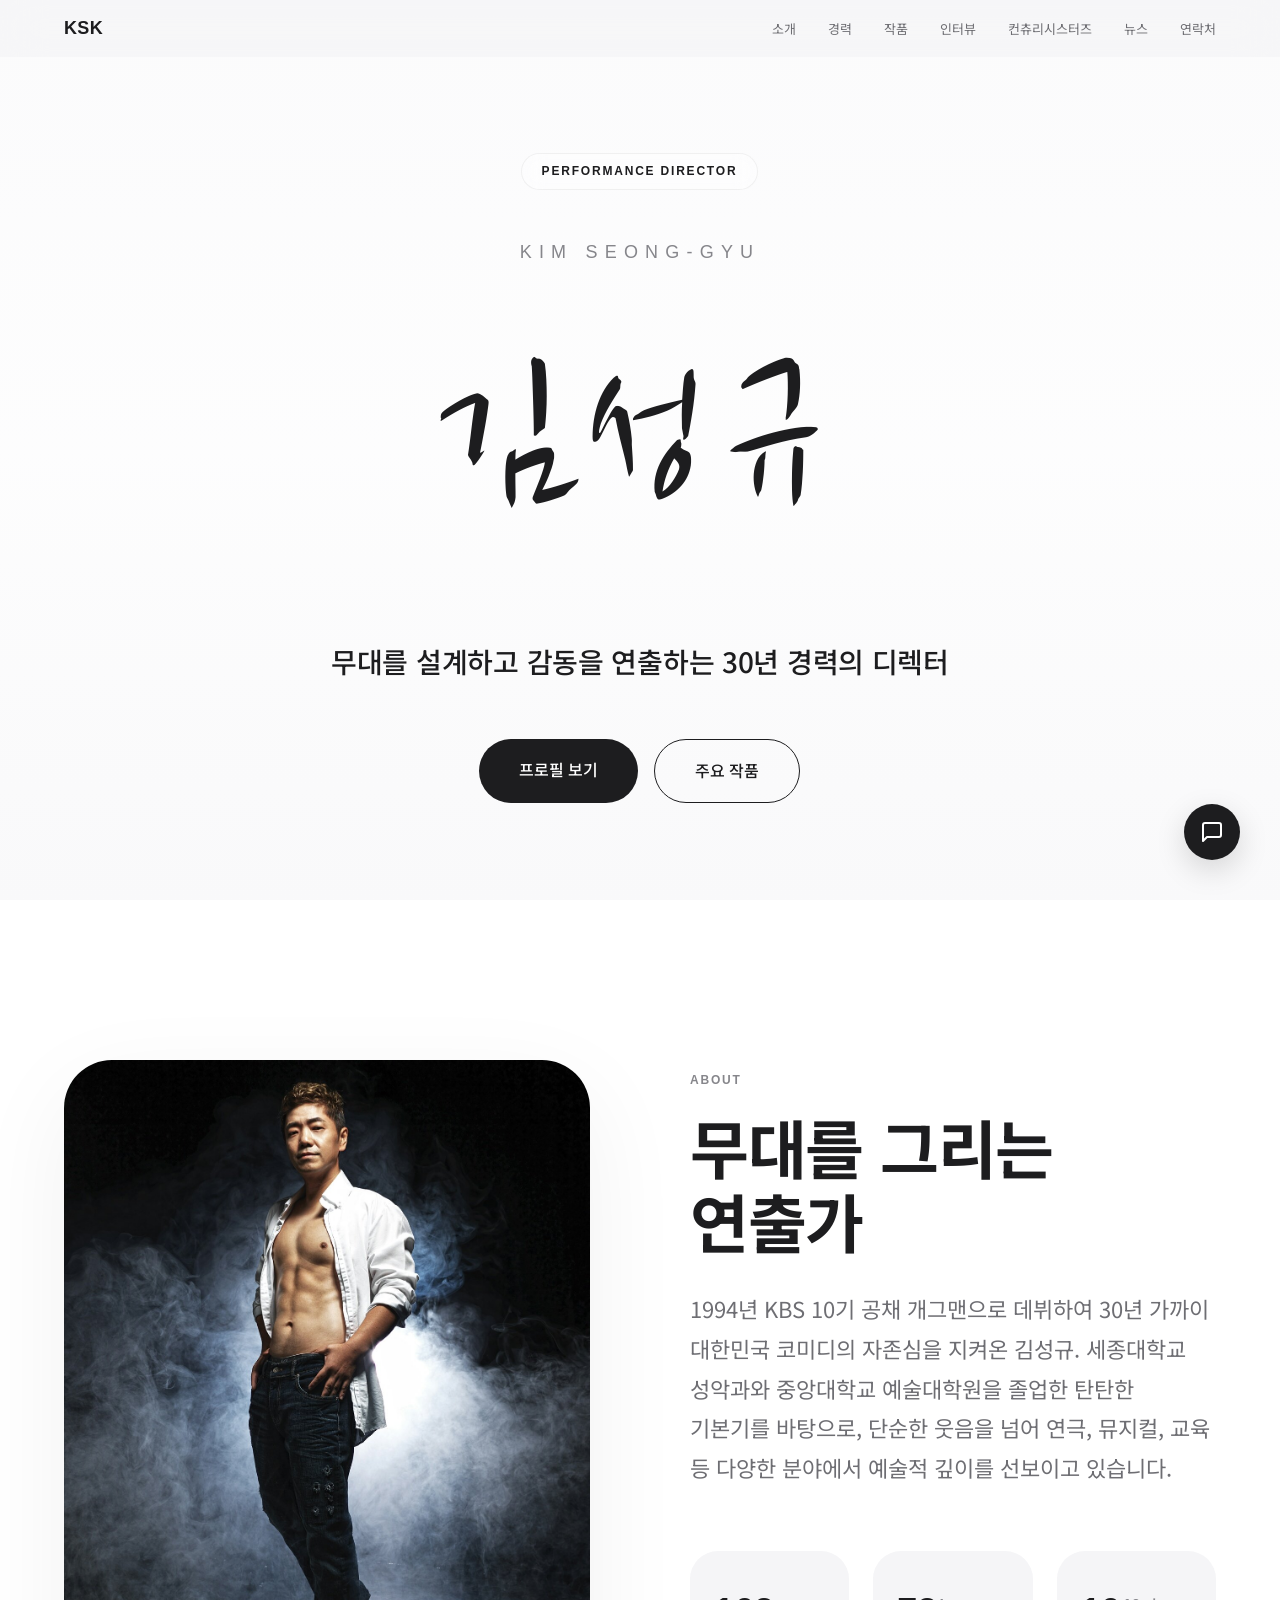
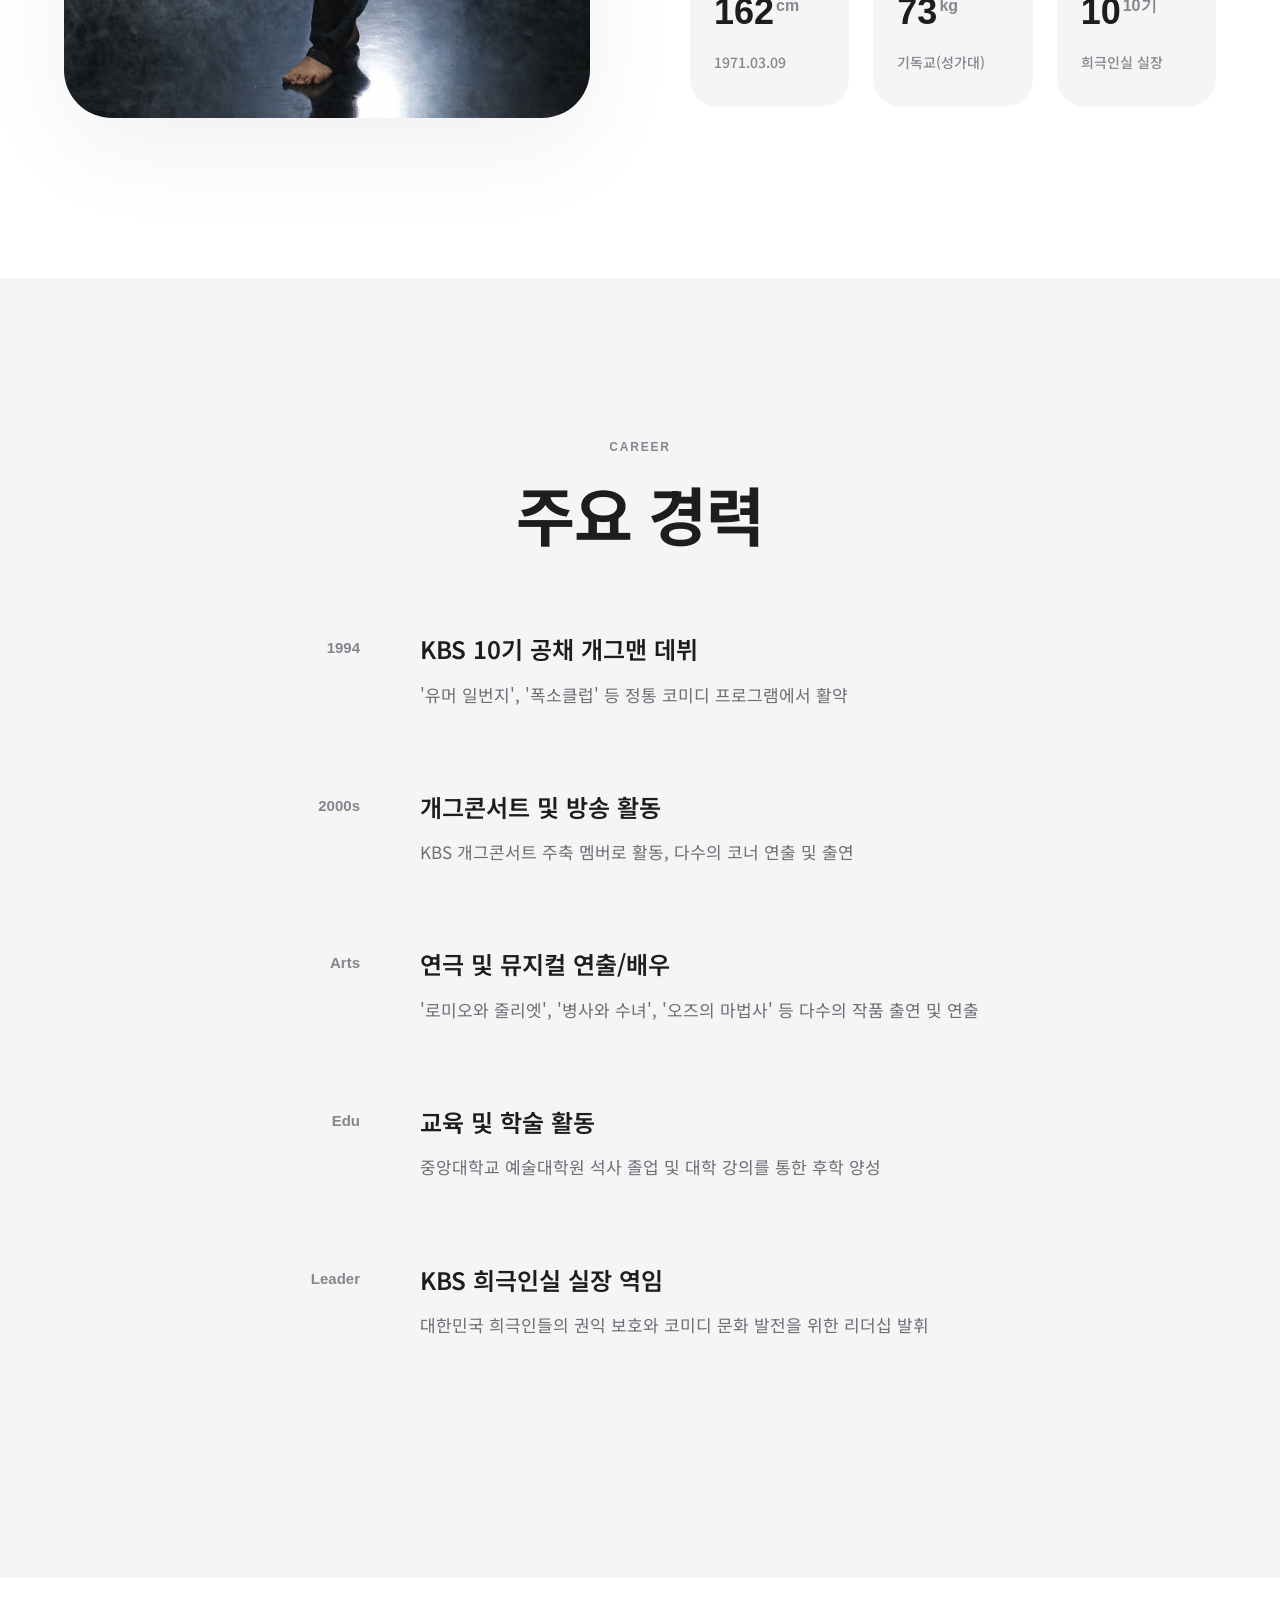
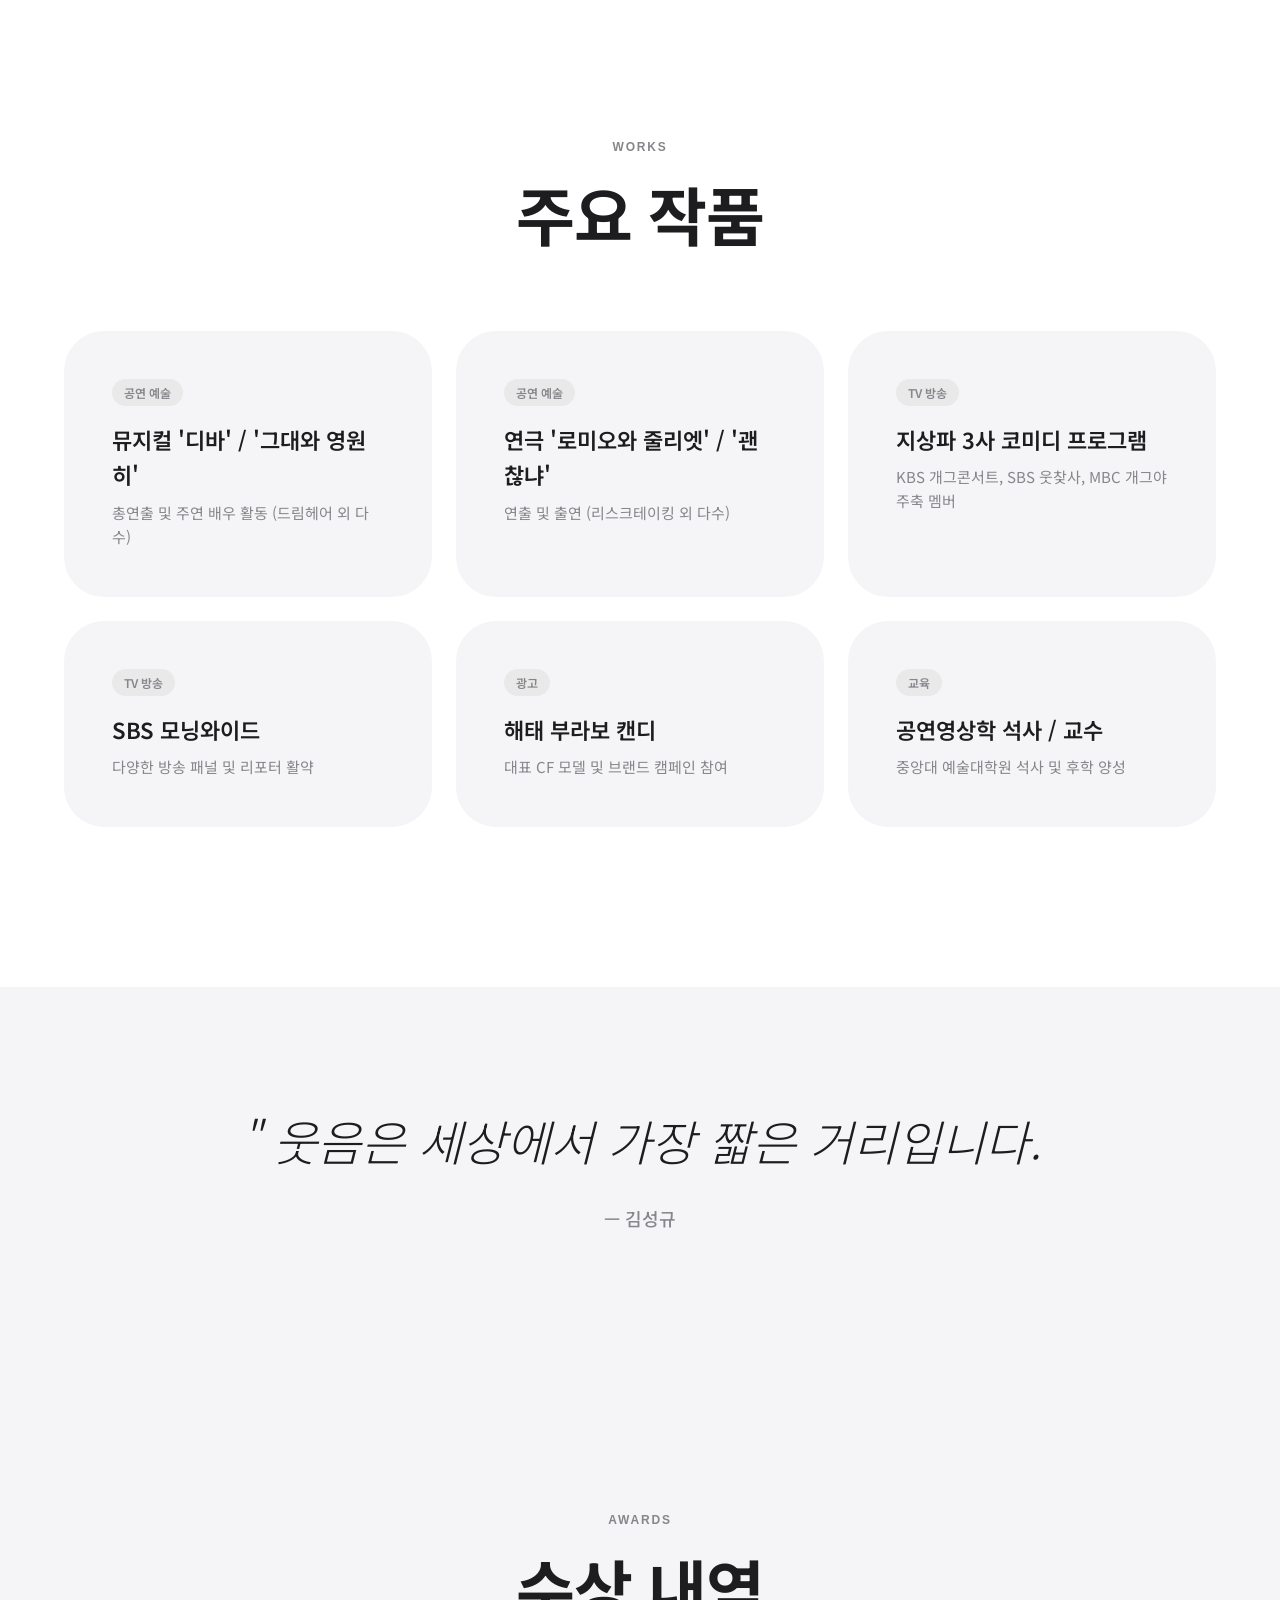
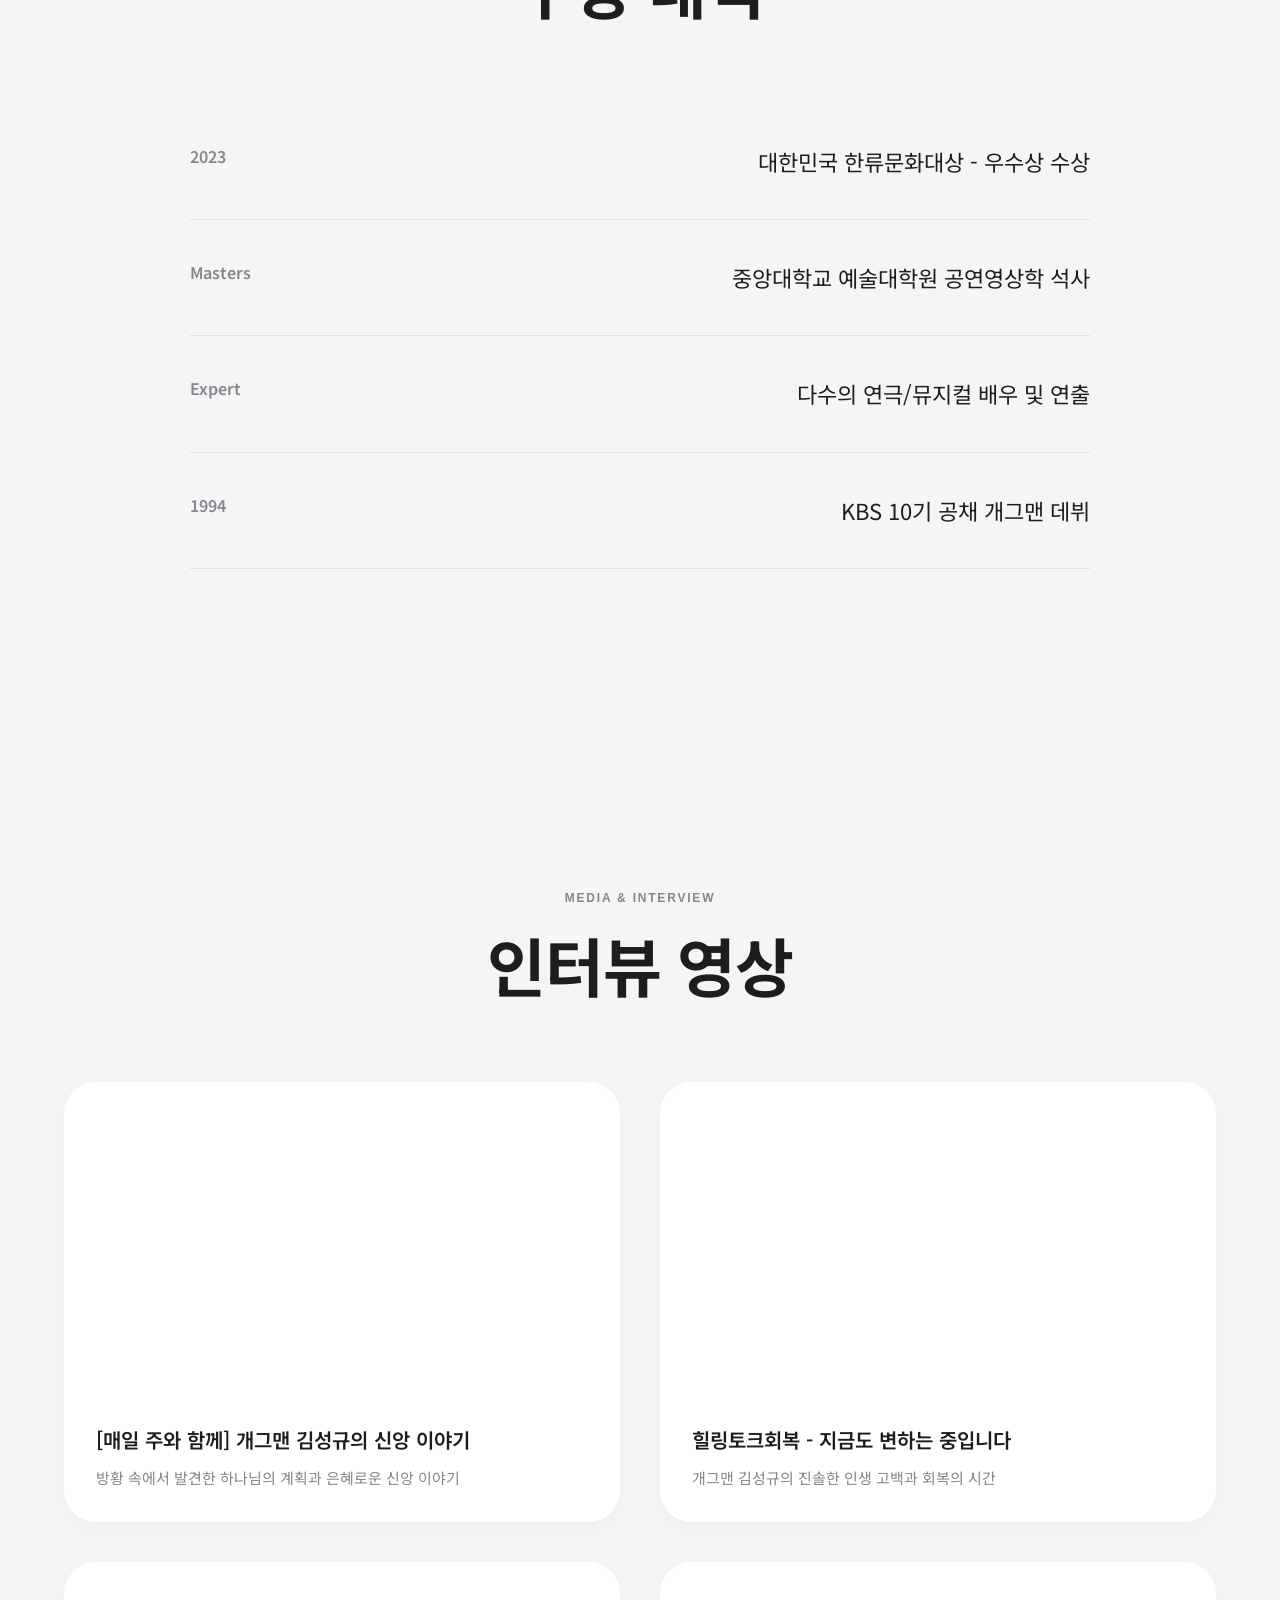
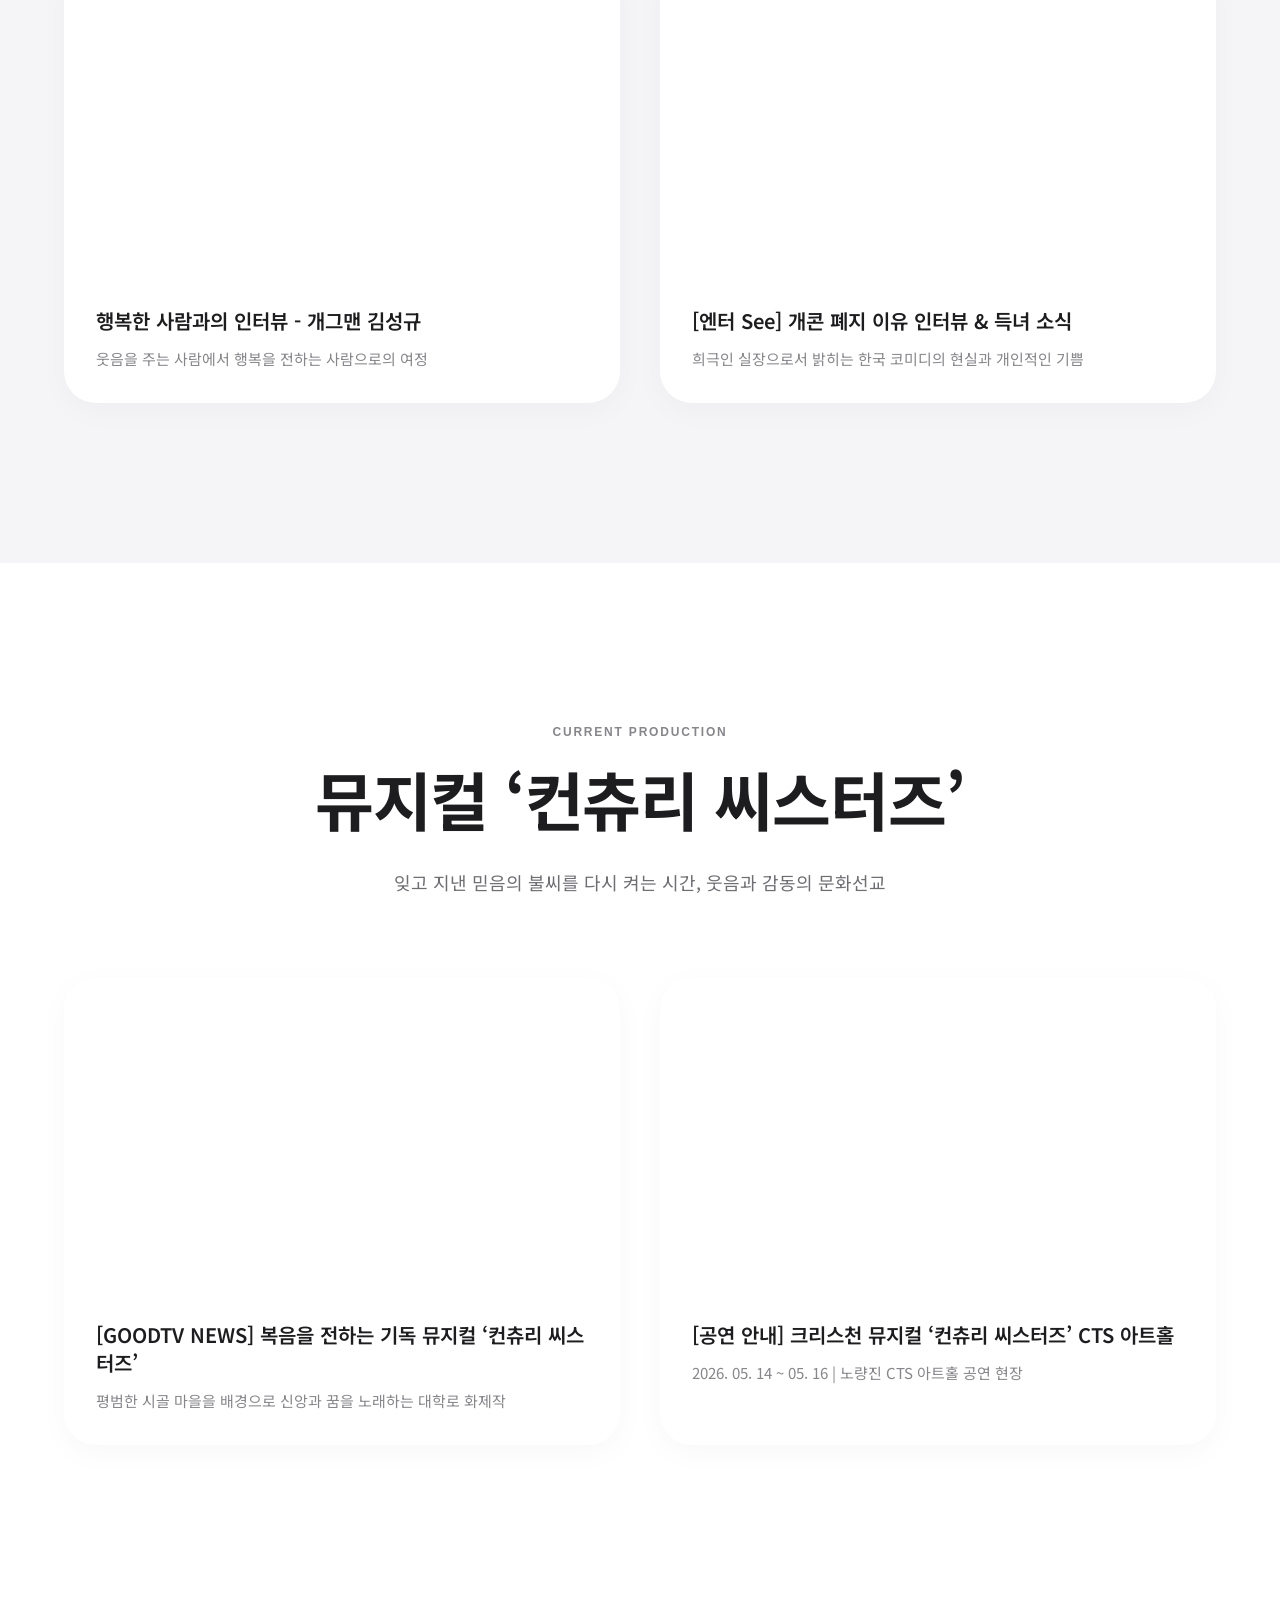
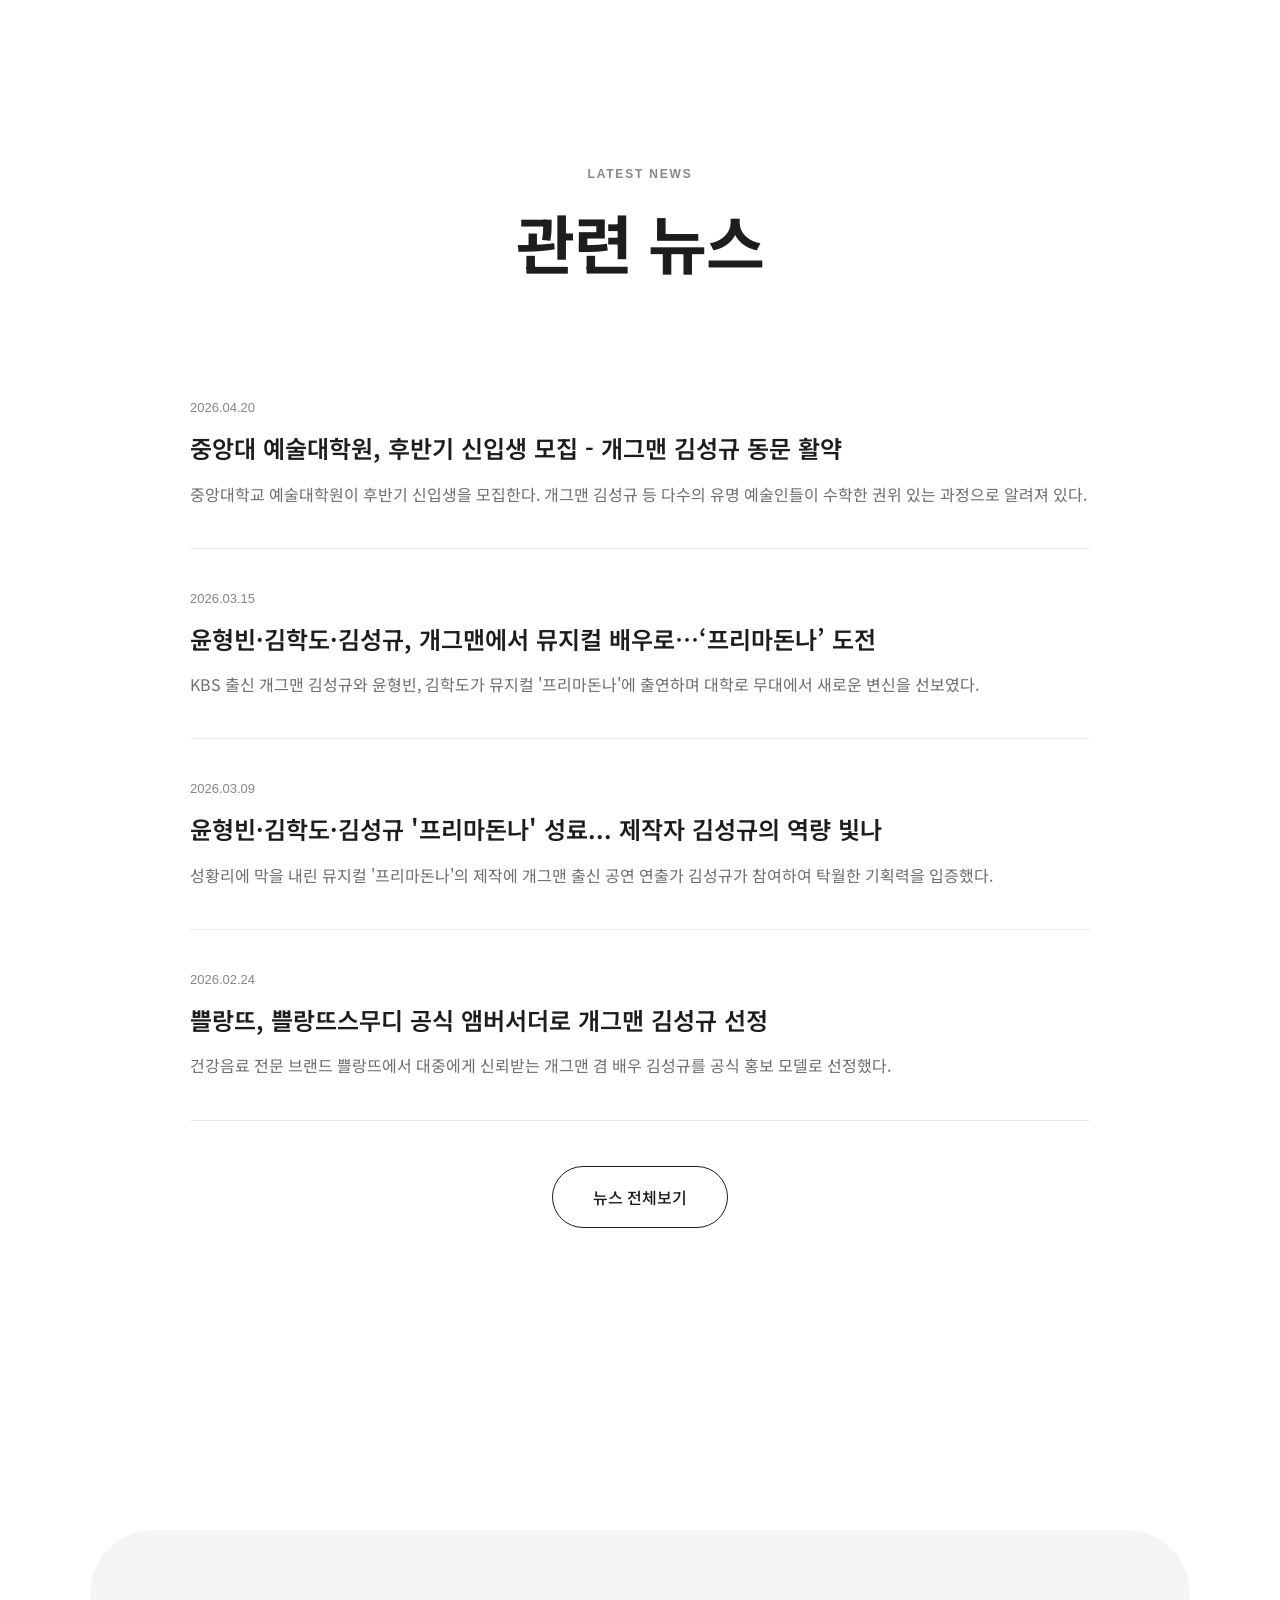
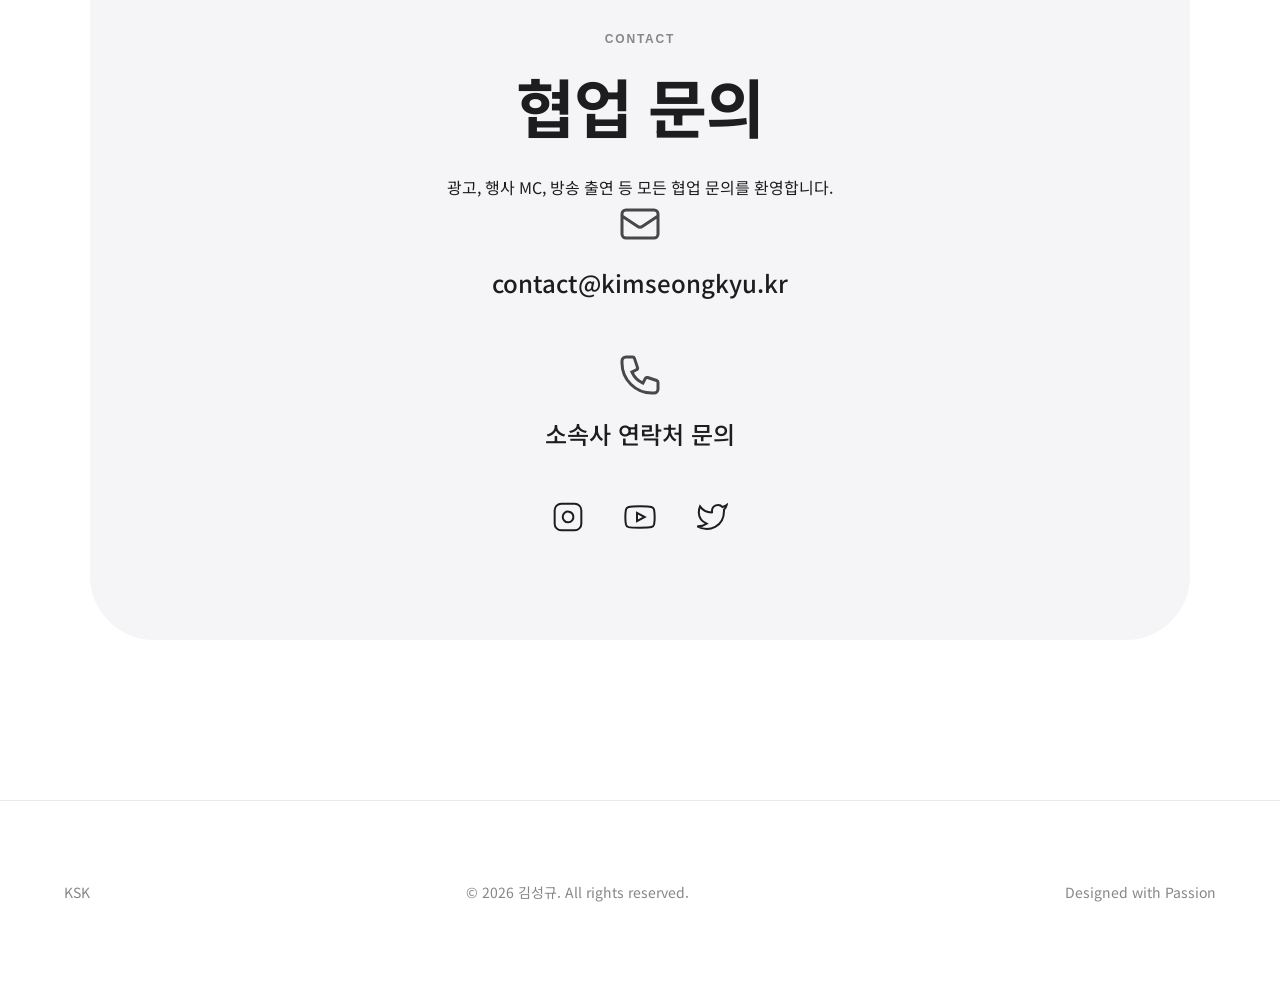
==== index.html @ 27e6c0ff "Initial commit" ====
<!DOCTYPE html>
<html lang="ko">
<head>
  <meta charset="UTF-8" />
  <meta name="viewport" content="width=device-width, initial-scale=1.0" />
  <title>김성규 — 공연 연출가</title>
  <link rel="preconnect" href="https://fonts.googleapis.com" />
  <link rel="preconnect" href="https://fonts.gstatic.com" crossorigin />
  <link href="https://fonts.googleapis.com/css2?family=Nanum+Brush+Script&family=Noto+Sans+KR:wght@300;400;500;700;900&family=SF+Pro+Display:wght@300;400;600&display=swap" rel="stylesheet" />
  <link rel="stylesheet" href="style.css" />
</head>
<body>

  <!-- NAV -->
  <nav class="nav" id="nav">
    <div class="nav-inner">
      <a href="#" class="nav-logo">KSK</a>
      <ul class="nav-links">
        <li><a href="#about">소개</a></li>
        <li><a href="#career">경력</a></li>
        <li><a href="#works">작품</a></li>
        <li><a href="#interview">인터뷰</a></li>
        <li><a href="#production">컨츄리시스터즈</a></li>
        <li><a href="#news">뉴스</a></li>
        <li><a href="#contact">연락처</a></li>
      </ul>
      <button class="nav-menu" id="menuBtn" aria-label="메뉴">
        <span></span><span></span><span></span>
      </button>
    </div>
  </nav>

  <!-- MOBILE MENU -->
  <div class="mobile-menu" id="mobileMenu">
    <ul>
      <li><a href="#about" class="mobile-link">소개</a></li>
      <li><a href="#career" class="mobile-link">경력</a></li>
      <li><a href="#works" class="mobile-link">작품</a></li>
      <li><a href="#interview" class="mobile-link">인터뷰</a></li>
      <li><a href="#production" class="mobile-link">컨츄리시스터즈</a></li>
      <li><a href="#news" class="mobile-link">뉴스</a></li>
      <li><a href="#contact" class="mobile-link">연락처</a></li>
    </ul>
  </div>

  <!-- HERO -->
  <section class="hero" id="hero">
    <div class="hero-video-wrap">
      <!-- Premium abstract silver/light video background -->
      <video autoplay muted loop playsinline class="hero-video">
        <source src="https://player.vimeo.com/external/494441551.sd.mp4?s=330d07297e682d33452f3607f2324dc23a9d9e41&profile_id=165&oauth2_token_id=57447761" type="video/mp4">
      </video>
      <div class="hero-overlay"></div>
    </div>
    <div class="hero-content">
      <div class="hero-badge reveal">Performance Director</div>
      <h1 class="hero-title reveal">
        <span class="hero-name-en">Kim Seong-gyu</span>
        <span class="hero-name-kr signature-writing">김성규</span>
      </h1>
      <p class="hero-sub reveal">무대를 설계하고 감동을 연출하는 30년 경력의 디렉터</p>
      <div class="hero-cta reveal">
        <a href="#about" class="btn-primary">프로필 보기</a>
        <a href="#works" class="btn-ghost">주요 작품</a>
      </div>
    </div>

  </section>

  <!-- ABOUT -->
  <section class="about" id="about">
    <div class="container">
      <div class="about-grid">
        <div class="about-image-wrap reveal-left">
          <div class="about-image">
            <div class="about-image-inner profile-slider">
              <img src="images/KakaoTalk_20260419_234858977.jpg" alt="김성규 프로필 1" class="profile-img active">
              <img src="images/KakaoTalk_20260419_234857640.jpg" alt="김성규 프로필 2" class="profile-img">
              <img src="images/KakaoTalk_20260419_234900620.jpg" alt="김성규 프로필 3" class="profile-img">
            </div>
          </div>
          <div class="about-image-deco"></div>
        </div>
        <div class="about-text reveal-right">
          <div class="section-label">About</div>
          <h2 class="section-title">무대를 그리는<br />연출가</h2>
          <p class="about-desc">
            1994년 KBS 10기 공채 개그맨으로 데뷔하여 30년 가까이 대한민국 코미디의 자존심을 지켜온 김성규. 
            세종대학교 성악과와 중앙대학교 예술대학원을 졸업한 탄탄한 기본기를 바탕으로, 
            단순한 웃음을 넘어 연극, 뮤지컬, 교육 등 다양한 분야에서 예술적 깊이를 선보이고 있습니다.
          </p>
          <div class="about-stats">
            <div class="stat">
              <span class="stat-num">162<sup>cm</sup></span>
              <span class="stat-label">1971.03.09</span>
            </div>
            <div class="stat">
              <span class="stat-num">73<sup>kg</sup></span>
              <span class="stat-label">기독교(성가대)</span>
            </div>
            <div class="stat">
              <span class="stat-num">KBS<sup>10기</sup></span>
              <span class="stat-label">희극인실 실장</span>
            </div>
          </div>
        </div>
      </div>
    </div>
  </section>

  <!-- CAREER -->
  <section class="career" id="career">
    <div class="container">
      <div class="section-header reveal">
        <div class="section-label">Career</div>
        <h2 class="section-title">주요 경력</h2>
      </div>
      <div class="timeline">
        <div class="timeline-item reveal">
          <div class="timeline-year">1994</div>
          <div class="timeline-content">
            <h3>KBS 10기 공채 개그맨 데뷔</h3>
            <p>'유머 일번지', '폭소클럽' 등 정통 코미디 프로그램에서 활약</p>
          </div>
        </div>
        <div class="timeline-item reveal">
          <div class="timeline-year">2000s</div>
          <div class="timeline-content">
            <h3>개그콘서트 및 방송 활동</h3>
            <p>KBS 개그콘서트 주축 멤버로 활동, 다수의 코너 연출 및 출연</p>
          </div>
        </div>
        <div class="timeline-item reveal">
          <div class="timeline-year">Arts</div>
          <div class="timeline-content">
            <h3>연극 및 뮤지컬 연출/배우</h3>
            <p>'로미오와 줄리엣', '병사와 수녀', '오즈의 마법사' 등 다수의 작품 출연 및 연출</p>
          </div>
        </div>
        <div class="timeline-item reveal">
          <div class="timeline-year">Edu</div>
          <div class="timeline-content">
            <h3>교육 및 학술 활동</h3>
            <p>중앙대학교 예술대학원 석사 졸업 및 대학 강의를 통한 후학 양성</p>
          </div>
        </div>
        <div class="timeline-item reveal">
          <div class="timeline-year">Leader</div>
          <div class="timeline-content">
            <h3>KBS 희극인실 실장 역임</h3>
            <p>대한민국 희극인들의 권익 보호와 코미디 문화 발전을 위한 리더십 발휘</p>
          </div>
        </div>
      </div>
    </div>
  </section>

  <!-- WORKS -->
  <section class="works" id="works">
    <div class="container">
      <div class="section-header reveal">
        <div class="section-label">Works</div>
        <h2 class="section-title">주요 작품</h2>
      </div>
      <div class="works-grid">
        <div class="work-card reveal">
          <div class="work-info">
            <span class="work-tag">공연 예술</span>
            <h3>뮤지컬 '디바' / '그대와 영원히'</h3>
            <p>총연출 및 주연 배우 활동 (드림헤어 외 다수)</p>
          </div>
        </div>
        <div class="work-card reveal">
          <div class="work-info">
            <span class="work-tag">공연 예술</span>
            <h3>연극 '로미오와 줄리엣' / '괜찮냐'</h3>
            <p>연출 및 출연 (리스크테이킹 외 다수)</p>
          </div>
        </div>
        <div class="work-card reveal">
          <div class="work-info">
            <span class="work-tag">TV 방송</span>
            <h3>지상파 3사 코미디 프로그램</h3>
            <p>KBS 개그콘서트, SBS 웃찾사, MBC 개그야 주축 멤버</p>
          </div>
        </div>
        <div class="work-card reveal">
          <div class="work-info">
            <span class="work-tag">TV 방송</span>
            <h3>SBS 모닝와이드</h3>
            <p>다양한 방송 패널 및 리포터 활약</p>
          </div>
        </div>
        <div class="work-card reveal">
          <div class="work-info">
            <span class="work-tag">광고</span>
            <h3>해태 부라보 캔디</h3>
            <p>대표 CF 모델 및 브랜드 캠페인 참여</p>
          </div>
        </div>
        <div class="work-card reveal">
          <div class="work-info">
            <span class="work-tag">교육</span>
            <h3>공연영상학 석사 / 교수</h3>
            <p>중앙대 예술대학원 석사 및 후학 양성</p>
          </div>
        </div>
      </div>
    </div>
  </section>

  <!-- QUOTE -->
  <section class="quote-section">
    <div class="container">
      <blockquote class="big-quote reveal">
        <span class="quote-mark">"</span>
        웃음은 세상에서 가장 짧은 거리입니다.
        <span class="quote-author">— 김성규</span>
      </blockquote>
    </div>
  </section>


  <!-- AWARDS -->
  <section class="awards">
    <div class="container">
      <div class="section-header reveal">
        <div class="section-label">Awards</div>
        <h2 class="section-title">수상 내역</h2>
      </div>
      <div class="awards-list">
        <div class="award-item reveal">
          <span class="award-year">2023</span>
          <span class="award-name">대한민국 한류문화대상 - 우수상 수상</span>
        </div>
        <div class="award-item reveal">
          <span class="award-year">Masters</span>
          <span class="award-name">중앙대학교 예술대학원 공연영상학 석사</span>
        </div>
        <div class="award-item reveal">
          <span class="award-year">Expert</span>
          <span class="award-name">다수의 연극/뮤지컬 배우 및 연출</span>
        </div>
        <div class="award-item reveal">
          <span class="award-year">1994</span>
          <span class="award-name">KBS 10기 공채 개그맨 데뷔</span>
        </div>
      </div>
    </div>
  </section>

  <!-- INTERVIEW -->
  <section class="interview" id="interview">
    <div class="container">
      <div class="section-header reveal">
        <div class="section-label">Media & Interview</div>
        <h2 class="section-title">인터뷰 영상</h2>
      </div>
      <div class="video-grid">
        <div class="video-card reveal">
          <div class="video-wrap">
            <iframe src="https://www.youtube.com/embed/tYiLOTONFu4" title="개그맨 김성규의 신앙 이야기" frameborder="0" allow="accelerometer; autoplay; clipboard-write; encrypted-media; gyroscope; picture-in-picture" allowfullscreen></iframe>
          </div>
          <div class="video-info">
            <h3>[매일 주와 함께] 개그맨 김성규의 신앙 이야기</h3>
            <p>방황 속에서 발견한 하나님의 계획과 은혜로운 신앙 이야기</p>
          </div>
        </div>
        <div class="video-card reveal">
          <div class="video-wrap">
            <iframe src="https://www.youtube.com/embed/b0-XDAL-Bn8" title="힐링토크회복 - 지금도 변하는 중입니다" frameborder="0" allow="accelerometer; autoplay; clipboard-write; encrypted-media; gyroscope; picture-in-picture" allowfullscreen></iframe>
          </div>
          <div class="video-info">
            <h3>힐링토크회복 - 지금도 변하는 중입니다</h3>
            <p>개그맨 김성규의 진솔한 인생 고백과 회복의 시간</p>
          </div>
        </div>
        <div class="video-card reveal">
          <div class="video-wrap">
            <iframe src="https://www.youtube.com/embed/qTYOUPjD01E" title="행복한 사람과의 인터뷰" frameborder="0" allow="accelerometer; autoplay; clipboard-write; encrypted-media; gyroscope; picture-in-picture" allowfullscreen></iframe>
          </div>
          <div class="video-info">
            <h3>행복한 사람과의 인터뷰 - 개그맨 김성규</h3>
            <p>웃음을 주는 사람에서 행복을 전하는 사람으로의 여정</p>
          </div>
        </div>
        <div class="video-card reveal">
          <div class="video-wrap">
            <iframe src="https://www.youtube.com/embed/DLM0Pp9CyFg" title="KBS 개콘 폐지 이유 인터뷰" frameborder="0" allow="accelerometer; autoplay; clipboard-write; encrypted-media; gyroscope; picture-in-picture" allowfullscreen></iframe>
          </div>
          <div class="video-info">
            <h3>[엔터 See] 개콘 폐지 이유 인터뷰 & 득녀 소식</h3>
            <p>희극인 실장으로서 밝히는 한국 코미디의 현실과 개인적인 기쁨</p>
          </div>
        </div>
      </div>
    </div>
  </section>

  <!-- PRODUCTION -->
  <section class="production" id="production">
    <div class="container">
      <div class="section-header reveal">
        <div class="section-label">Current Production</div>
        <h2 class="section-title">뮤지컬 ‘컨츄리 씨스터즈’</h2>
        <p class="section-subtitle">잊고 지낸 믿음의 불씨를 다시 켜는 시간, 웃음과 감동의 문화선교</p>
      </div>
      <div class="video-grid">
        <div class="video-card reveal">
          <div class="video-wrap">
            <iframe src="https://www.youtube.com/embed/54RrPB5GKfQ" title="GOODTV NEWS 컨츄리 씨스터즈" frameborder="0" allow="accelerometer; autoplay; clipboard-write; encrypted-media; gyroscope; picture-in-picture" allowfullscreen></iframe>
          </div>
          <div class="video-info">
            <h3>[GOODTV NEWS] 복음을 전하는 기독 뮤지컬 ‘컨츄리 씨스터즈’</h3>
            <p>평범한 시골 마을을 배경으로 신앙과 꿈을 노래하는 대학로 화제작</p>
          </div>
        </div>
        <div class="video-card reveal">
          <div class="video-wrap">
            <iframe src="https://www.youtube.com/embed/9xYbMr4br9A" title="컨츄리 씨스터즈 공연 안내" frameborder="0" allow="accelerometer; autoplay; clipboard-write; encrypted-media; gyroscope; picture-in-picture" allowfullscreen></iframe>
          </div>
          <div class="video-info">
            <h3>[공연 안내] 크리스천 뮤지컬 ‘컨츄리 씨스터즈’ CTS 아트홀</h3>
            <p>2026. 05. 14 ~ 05. 16 | 노량진 CTS 아트홀 공연 현장</p>
          </div>
        </div>
      </div>
    </div>
  </section>

  <!-- NEWS -->
  <section class="news" id="news">
    <div class="container">
      <div class="section-header reveal">
        <div class="section-label">Latest News</div>
        <h2 class="section-title">관련 뉴스</h2>
      </div>
      <div class="news-list">
        <article class="news-item reveal">
          <a href="https://www.joongang.co.kr/article/25421573" target="_blank" rel="noopener noreferrer">
            <div class="news-date">2026.04.20</div>
            <h3 class="news-subject">중앙대 예술대학원, 후반기 신입생 모집 - 개그맨 김성규 동문 활약</h3>
            <p class="news-excerpt">중앙대학교 예술대학원이 후반기 신입생을 모집한다. 개그맨 김성규 등 다수의 유명 예술인들이 수학한 권위 있는 과정으로 알려져 있다.</p>
          </a>
        </article>
        <article class="news-item reveal">
          <a href="https://www.mk.co.kr/article/11495414" target="_blank" rel="noopener noreferrer">
            <div class="news-date">2026.03.15</div>
            <h3 class="news-subject">윤형빈·김학도·김성규, 개그맨에서 뮤지컬 배우로…‘프리마돈나’ 도전</h3>
            <p class="news-excerpt">KBS 출신 개그맨 김성규와 윤형빈, 김학도가 뮤지컬 '프리마돈나'에 출연하며 대학로 무대에서 새로운 변신을 선보였다.</p>
          </a>
        </article>
        <article class="news-item reveal">
          <a href="https://www.meconomynews.com/news/articleView.html?idxno=127459" target="_blank" rel="noopener noreferrer">
            <div class="news-date">2026.03.09</div>
            <h3 class="news-subject">윤형빈·김학도·김성규 '프리마돈나' 성료... 제작자 김성규의 역량 빛나</h3>
            <p class="news-excerpt">성황리에 막을 내린 뮤지컬 '프리마돈나'의 제작에 개그맨 출신 공연 연출가 김성규가 참여하여 탁월한 기획력을 입증했다.</p>
          </a>
        </article>
        <article class="news-item reveal">
          <a href="http://www.financialreview.co.kr/news/articleView.html?idxno=37744" target="_blank" rel="noopener noreferrer">
            <div class="news-date">2026.02.24</div>
            <h3 class="news-subject">쁠랑뜨, 쁠랑뜨스무디 공식 앰버서더로 개그맨 김성규 선정</h3>
            <p class="news-excerpt">건강음료 전문 브랜드 쁠랑뜨에서 대중에게 신뢰받는 개그맨 겸 배우 김성규를 공식 홍보 모델로 선정했다.</p>
          </a>
        </article>
      </div>
      <div class="news-more reveal">
        <a href="news.html" class="btn-ghost">뉴스 전체보기</a>
      </div>
    </div>
  </section>

  <!-- CONTACT -->
  <section class="contact" id="contact">
    <div class="container">
      <div class="contact-card reveal">
        <div class="section-label">Contact</div>
        <h2 class="section-title">협업 문의</h2>
        <p class="contact-desc">
          광고, 행사 MC, 방송 출연 등 모든 협업 문의를 환영합니다.
        </p>
        <div class="contact-info">
          <a href="mailto:contact@kimseongkyu.kr" class="contact-link">
            <svg viewBox="0 0 24 24" fill="none" stroke="currentColor" stroke-width="1.5"><path d="M3 8l7.89 5.26a2 2 0 002.22 0L21 8M5 19h14a2 2 0 002-2V7a2 2 0 00-2-2H5a2 2 0 00-2 2v10a2 2 0 002 2z"/></svg>
            contact@kimseongkyu.kr
          </a>
          <a href="tel:+8210-0000-0000" class="contact-link">
            <svg viewBox="0 0 24 24" fill="none" stroke="currentColor" stroke-width="1.5"><path d="M3 5a2 2 0 012-2h3.28a1 1 0 01.948.684l1.498 4.493a1 1 0 01-.502 1.21l-2.257 1.13a11.042 11.042 0 005.516 5.516l1.13-2.257a1 1 0 011.21-.502l4.493 1.498a1 1 0 01.684.949V19a2 2 0 01-2 2h-1C9.716 21 3 14.284 3 6V5z"/></svg>
            소속사 연락처 문의
          </a>
        </div>
        <div class="social-links">
          <a href="#" class="social-btn" aria-label="Instagram">
            <svg viewBox="0 0 24 24" fill="none" stroke="currentColor" stroke-width="1.5"><rect x="2" y="2" width="20" height="20" rx="5" ry="5"/><path d="M16 11.37A4 4 0 1112.63 8 4 4 0 0116 11.37z"/><line x1="17.5" y1="6.5" x2="17.51" y2="6.5"/></svg>
          </a>
          <a href="#" class="social-btn" aria-label="YouTube">
            <svg viewBox="0 0 24 24" fill="none" stroke="currentColor" stroke-width="1.5"><path d="M22.54 6.42a2.78 2.78 0 00-1.95-1.96C18.88 4 12 4 12 4s-6.88 0-8.59.46a2.78 2.78 0 00-1.95 1.96A29 29 0 001 12a29 29 0 00.46 5.58A2.78 2.78 0 003.41 19.6C5.12 20 12 20 12 20s6.88 0 8.59-.46a2.78 2.78 0 001.95-1.95A29 29 0 0023 12a29 29 0 00-.46-5.58z"/><polygon points="9.75 15.02 15.5 12 9.75 8.98 9.75 15.02"/></svg>
          </a>
          <a href="#" class="social-btn" aria-label="Twitter/X">
            <svg viewBox="0 0 24 24" fill="none" stroke="currentColor" stroke-width="1.5"><path d="M23 3a10.9 10.9 0 01-3.14 1.53 4.48 4.48 0 00-7.86 3v1A10.66 10.66 0 013 4s-4 9 5 13a11.64 11.64 0 01-7 2c9 5 20 0 20-11.5a4.5 4.5 0 00-.08-.83A7.72 7.72 0 0023 3z"/></svg>
          </a>
        </div>
      </div>
    </div>
  </section>

  <!-- FOOTER -->
  <footer class="footer">
    <div class="container">
      <div class="footer-inner">
        <span class="footer-logo">KSK</span>
        <p class="footer-copy">© 2026 김성규. All rights reserved.</p>
        <p class="footer-agency">Designed with Passion</p>
      </div>
    </div>
  </footer>

  <a href="#contact" class="floating-btn" aria-label="Quick Contact">
    <svg viewBox="0 0 24 24" fill="none" stroke="currentColor" stroke-width="2" stroke-linecap="round" stroke-linejoin="round"><path d="M21 15a2 2 0 0 1-2 2H7l-4 4V5a2 2 0 0 1 2-2h14a2 2 0 0 1 2 2z"></path></svg>
  </a>

  <script src="main.js"></script>
</body>
</html>
---- style.css ----
/* ===================================================
   김성규 개그맨 — Official Portfolio
   Apple-inspired Premium Silver Tone Design
   =================================================== */

:root {
  --silver-body: #f5f5f7;
  --silver-card: #ffffff;
  --silver-line: rgba(0, 0, 0, 0.08);
  
  --text-primary: #1d1d1f;
  --text-secondary: #6e6e73;
  --text-tertiary: #86868b;
  
  --accent: #515154;
  --white: #ffffff;
  --black: #000000;

  --font-kr: 'Noto Sans KR', -apple-system, sans-serif;
  --font-en: -apple-system, 'SF Pro Display', 'Helvetica Neue', sans-serif;

  --ease-out: cubic-bezier(0.16, 1, 0.3, 1);
  --ease-in-out: cubic-bezier(0.45, 0, 0.55, 1);
  --shadow-soft: 0 8px 30px rgba(0,0,0,0.03);
}

/* ── Reset ── */
*, *::before, *::after { box-sizing: border-box; margin: 0; padding: 0; }

html {
  scroll-behavior: smooth;
  font-size: 16px;
  -webkit-font-smoothing: antialiased;
  -moz-osx-font-smoothing: grayscale;
}

body {
  font-family: var(--font-kr);
  background: var(--silver-body);
  color: var(--text-primary);
  overflow-x: hidden;
  line-height: 1.6;
}

a { text-decoration: none; color: inherit; }
ul { list-style: none; }
img { display: block; max-width: 100%; height: auto; }

/* ── Container ── */
.container {
  max-width: 1200px;
  margin: 0 auto;
  padding: 0 24px;
}

/* ── Section Labels ── */
.section-label {
  font-family: var(--font-en);
  font-size: 12px;
  font-weight: 600;
  letter-spacing: 0.15em;
  text-transform: uppercase;
  color: var(--text-tertiary);
  margin-bottom: 20px;
  display: block;
}

.section-title {
  font-size: clamp(36px, 6vw, 64px);
  font-weight: 700;
  line-height: 1.15;
  letter-spacing: -0.02em;
  color: var(--text-primary);
  margin-bottom: 32px;
}

.section-header {
  text-align: center;
  margin-bottom: 80px;
}

/* ── Nav ── */
.nav {
  position: fixed;
  top: 0; left: 0; right: 0;
  z-index: 100;
  transition: all 0.4s var(--ease-out);
  background: rgba(245, 245, 247, 0.8);
  backdrop-filter: saturate(180%) blur(20px);
  -webkit-backdrop-filter: saturate(180%) blur(20px);
  border-bottom: 1px solid transparent;
}

.nav.scrolled {
  background: rgba(255, 255, 255, 0.9);
  border-bottom: 1px solid var(--silver-line);
}

.nav-inner {
  max-width: 1200px;
  margin: 0 auto;
  padding: 0 24px;
  height: 56px;
  display: flex;
  align-items: center;
  justify-content: space-between;
}

.nav-logo {
  font-family: var(--font-en);
  font-size: 18px;
  font-weight: 600;
  letter-spacing: 0.02em;
  color: var(--text-primary);
}

.nav-links {
  display: flex;
  gap: 32px;
}

.nav-links a {
  font-size: 13px;
  font-weight: 400;
  color: var(--text-secondary);
  transition: color 0.2s;
}

.nav-links a:hover { color: var(--text-primary); }

.nav-menu {
  display: none;
  flex-direction: column;
  gap: 5px;
  background: none;
  border: none;
  cursor: pointer;
  padding: 10px;
  margin-right: -10px;
  z-index: 1001;
}

.nav-menu span {
  display: block;
  width: 22px;
  height: 1.5px;
  background: var(--text-primary);
  transition: all 0.3s;
}

/* ── Mobile Menu ── */
.mobile-menu {
  position: fixed;
  inset: 0;
  background: rgba(255, 255, 255, 0.95);
  backdrop-filter: blur(20px);
  z-index: 1000;
  display: flex;
  align-items: center;
  justify-content: center;
  opacity: 0;
  visibility: hidden;
  transition: all 0.4s var(--ease-out);
}

.mobile-menu.open {
  opacity: 1;
  visibility: visible;
}

.mobile-menu ul {
  text-align: center;
}

.mobile-menu li {
  margin: 24px 0;
  opacity: 0;
  transform: translateY(20px);
  transition: all 0.4s var(--ease-out);
}

.mobile-menu.open li {
  opacity: 1;
  transform: translateY(0);
}

.mobile-menu.open li:nth-child(1) { transition-delay: 0.1s; }
.mobile-menu.open li:nth-child(2) { transition-delay: 0.15s; }
.mobile-menu.open li:nth-child(3) { transition-delay: 0.2s; }
.mobile-menu.open li:nth-child(4) { transition-delay: 0.25s; }
.mobile-menu.open li:nth-child(5) { transition-delay: 0.3s; }

.mobile-link {
  font-size: 32px;
  font-weight: 600;
  color: var(--text-primary);
  transition: opacity 0.2s;
}

.mobile-link:hover { opacity: 0.5; }

/* ── Hero ── */
.hero {
  position: relative;
  min-height: 100vh;
  display: flex;
  align-items: center;
  justify-content: center;
  background: var(--white);
  padding-top: 56px;
}

.hero-video-wrap {
  position: absolute;
  inset: 0;
  overflow: hidden;
  z-index: 1;
}

.hero-video {
  width: 100%;
  height: 100%;
  object-fit: cover;
  filter: brightness(0.9) saturate(0.8);
}

.hero-overlay {
  position: absolute;
  inset: 0;
  background: linear-gradient(
    to bottom,
    rgba(245, 245, 247, 0.4) 0%,
    rgba(245, 245, 247, 0.2) 50%,
    rgba(245, 245, 247, 0.6) 100%
  );
  z-index: 2;
}

.hero-content {
  position: relative;
  text-align: center;
  padding: 0 24px;
  max-width: 1100px;
  z-index: 10;
}

.hero-badge {
  display: inline-block;
  padding: 8px 20px;
  background: rgba(255, 255, 255, 0.4);
  backdrop-filter: blur(10px);
  border: 1px solid rgba(0,0,0,0.05);
  border-radius: 100px;
  font-family: var(--font-en);
  font-size: 12px;
  font-weight: 600;
  letter-spacing: 0.15em;
  text-transform: uppercase;
  color: var(--text-primary);
  margin-bottom: 48px;
}

.hero-name-en {
  display: block;
  font-family: var(--font-en);
  font-size: clamp(14px, 2.5vw, 18px);
  font-weight: 500;
  letter-spacing: 0.4em;
  text-transform: uppercase;
  color: var(--text-tertiary);
  margin-bottom: 12px;
}

.hero-name-kr {
  font-family: 'Nanum Brush Script', cursive;
  font-size: clamp(80px, 16vw, 220px);
  font-weight: 400;
  letter-spacing: 0.1em;
  color: var(--text-primary);
  margin-bottom: 32px;
  display: inline-block;
  overflow: hidden;
  white-space: nowrap;
  border-right: 2px solid transparent; /* Cursor effect if wanted */
}

.signature-writing {
  width: 0;
  display: inline-block;
  overflow: hidden;
  white-space: nowrap;
  animation: typing-signature 1.5s steps(3) forwards;
  vertical-align: bottom;
}

@keyframes typing-signature {
  from { width: 0; }
  to { width: 420px; } /* Fixed width for '김성규' at max scale, or use a better unit */
}

.hero-sub {
  font-size: clamp(18px, 2.8vw, 28px);
  font-weight: 500;
  color: var(--text-primary);
  margin-bottom: 56px;
  word-break: keep-all;
  letter-spacing: -0.01em;
  opacity: 0.9;
}

.hero-cta {
  display: flex;
  gap: 16px;
  justify-content: center;
}

.btn-primary {
  padding: 18px 40px;
  background: var(--text-primary);
  color: var(--white);
  font-size: 16px;
  font-weight: 500;
  border-radius: 100px;
  transition: all 0.3s var(--ease-out);
}

.btn-primary:hover {
  background: #000;
  transform: translateY(-2px);
  box-shadow: 0 10px 30px rgba(0,0,0,0.1);
}

.btn-ghost {
  padding: 18px 40px;
  border: 1px solid var(--text-primary);
  color: var(--text-primary);
  font-size: 16px;
  font-weight: 500;
  border-radius: 100px;
  transition: all 0.3s var(--ease-out);
}

.btn-ghost:hover {
  background: rgba(0,0,0,0.03);
  transform: translateY(-2px);
}

/* ── About ── */
.about {
  padding: 160px 0;
  background: var(--white);
}

.about-grid {
  display: grid;
  grid-template-columns: 1fr 1fr;
  gap: 100px;
  align-items: center;
}

.about-image {
  border-radius: 48px;
  overflow: hidden;
  box-shadow: 0 30px 100px rgba(0,0,0,0.06);
  aspect-ratio: 4/5;
  background: var(--silver-body);
}

.profile-slider {
  position: relative;
  width: 100%;
  height: 100%;
}

.profile-img {
  position: absolute;
  top: 0;
  left: 0;
  width: 100%;
  height: 100%;
  object-fit: cover;
  opacity: 0;
  transition: opacity 1.5s var(--ease-in-out);
}

.profile-img.active {
  opacity: 1;
  z-index: 1;
}

.about-desc {
  font-size: clamp(18px, 2.2vw, 22px);
  font-weight: 400;
  line-height: 1.8;
  color: var(--text-secondary);
  margin-bottom: 64px;
  word-break: keep-all;
}

.about-stats {
  display: grid;
  grid-template-columns: repeat(3, 1fr);
  gap: 24px;
}

.stat {
  padding: 32px 24px;
  background: var(--silver-body);
  border-radius: 28px;
  transition: transform 0.3s;
}

.stat:hover { transform: translateY(-5px); }

.stat-num {
  font-family: var(--font-en);
  font-size: 36px;
  font-weight: 700;
  color: var(--text-primary);
  display: block;
  margin-bottom: 8px;
}

.stat-num sup {
  font-size: 16px;
  color: var(--text-tertiary);
  margin-left: 2px;
}

.stat-label {
  font-size: 14px;
  font-weight: 500;
  color: var(--text-tertiary);
}

/* ── Career ── */
.career {
  padding: 160px 0;
  background: var(--silver-body);
}

.timeline {
  max-width: 800px;
  margin: 0 auto;
}

.timeline-item {
  display: flex;
  gap: 60px;
  padding-bottom: 80px;
}

.timeline-year {
  min-width: 120px;
  font-family: var(--font-en);
  font-size: 15px;
  font-weight: 700;
  color: var(--text-tertiary);
  text-align: right;
  padding-top: 6px;
}

.timeline-content h3 {
  font-size: 24px;
  font-weight: 600;
  margin-bottom: 12px;
}

.timeline-content p {
  font-size: 17px;
  color: var(--text-secondary);
}

/* ── Works ── */
.works {
  padding: 160px 0;
  background: var(--white);
}

.works-grid {
  display: grid;
  grid-template-columns: repeat(3, 1fr);
  gap: 24px;
}

.work-card {
  padding: 48px;
  background: var(--silver-body);
  border-radius: 40px;
  transition: all 0.4s var(--ease-out);
}

.work-card:hover {
  transform: translateY(-8px);
  background: #ededf0;
}

.work-icon { margin-bottom: 32px; }
.work-icon svg { width: 56px; height: 56px; }

.work-tag {
  display: inline-block;
  padding: 4px 12px;
  background: rgba(0,0,0,0.05);
  border-radius: 100px;
  font-size: 12px;
  font-weight: 600;
  color: var(--text-tertiary);
  margin-bottom: 16px;
}

.work-info h3 { font-size: 22px; font-weight: 600; margin-bottom: 8px; }
.work-info p { font-size: 15px; color: var(--text-tertiary); }

/* ── Quote ── */
.quote-section {
  padding: 120px 0;
  background: var(--silver-body);
}

.big-quote {
  font-size: clamp(24px, 4vw, 48px);
  font-weight: 300;
  text-align: center;
  max-width: 1000px;
  margin: 0 auto;
  line-height: 1.4;
  color: var(--text-primary);
  font-style: italic;
}

.quote-author {
  display: block;
  font-size: 18px;
  font-weight: 500;
  margin-top: 32px;
  color: var(--text-tertiary);
  font-style: normal;
}


/* ── Awards ── */
.awards {
  padding: 160px 0;
  background: var(--silver-body);
}

.awards-list { max-width: 900px; margin: 0 auto; }

.award-item {
  display: flex;
  justify-content: space-between;
  padding: 40px 0;
  border-bottom: 1px solid var(--silver-line);
}

.award-year { font-weight: 600; color: var(--text-tertiary); }
.award-name { font-size: 22px; font-weight: 400; }

/* ── Contact ── */
.contact {
  padding: 160px 0;
  background: var(--white);
}

.contact-card {
  text-align: center;
  background: var(--silver-body);
  padding: 100px 40px;
  border-radius: 64px;
  max-width: 1100px;
  margin: 0 auto;
}

.contact-link {
  display: flex;
  flex-direction: column;
  align-items: center;
  gap: 16px;
  font-size: clamp(18px, 3vw, 24px);
  font-weight: 500;
  margin-bottom: 48px;
  transition: opacity 0.2s, transform 0.3s;
}

.contact-link svg {
  width: 48px;
  height: 48px;
  opacity: 0.8;
}

.contact-link:hover {
  opacity: 0.6;
  transform: translateY(-2px);
}

.contact-link:hover { opacity: 0.5; }

/* ── Interview ── */
.interview {
  padding: 160px 0;
  background: var(--silver-body);
}

.video-grid {
  display: grid;
  grid-template-columns: repeat(2, 1fr);
  gap: 40px;
}

.video-card {
  background: var(--white);
  border-radius: 32px;
  overflow: hidden;
  box-shadow: var(--shadow-soft);
  transition: transform 0.4s var(--ease-out);
}

.video-card:hover {
  transform: translateY(-10px);
}

.video-wrap {
  position: relative;
  width: 100%;
  padding-bottom: 56.25%; /* 16:9 */
}

.video-wrap iframe {
  position: absolute;
  top: 0; left: 0; width: 100%; height: 100%;
}

.video-info {
  padding: 32px;
}

.video-info h3 {
  font-size: 20px;
  font-weight: 600;
  margin-bottom: 12px;
  line-height: 1.4;
}

.video-info p {
  font-size: 15px;
  color: var(--text-tertiary);
  line-height: 1.6;
}

/* ── Production ── */
.production {
  padding: 160px 0;
  background: var(--white);
}

.section-subtitle {
  font-size: 18px;
  color: var(--text-secondary);
  max-width: 700px;
  margin: 0 auto;
  line-height: 1.6;
  word-break: keep-all;
}

@media (max-width: 768px) {
  .video-grid { grid-template-columns: 1fr; }
}

/* ── News ── */
.news {
  padding: 160px 0;
  background: var(--white);
}

.news-list {
  max-width: 900px;
  margin: 0 auto 64px;
}

.news-item {
  border-bottom: 1px solid var(--silver-line);
  transition: all 0.3s;
}

.news-item a {
  display: block;
  padding: 40px 0;
}

.news-item:hover {
  transform: translateX(10px);
}

.news-date {
  font-family: var(--font-en);
  font-size: 13px;
  color: var(--text-tertiary);
  margin-bottom: 12px;
}

.news-subject {
  font-size: 24px;
  font-weight: 600;
  margin-bottom: 16px;
  line-height: 1.4;
  word-break: keep-all;
}

.news-excerpt {
  font-size: 16px;
  color: var(--text-secondary);
  line-height: 1.7;
  display: -webkit-box;
  -webkit-line-clamp: 2;
  -webkit-box-orient: vertical;
  overflow: hidden;
}

.news-more {
  text-align: center;
}
/* ── Floating Button ── */
.floating-btn {
  position: fixed;
  bottom: 40px;
  right: 40px;
  width: 56px;
  height: 56px;
  background: var(--text-primary);
  color: var(--white);
  border-radius: 50%;
  display: flex;
  align-items: center;
  justify-content: center;
  box-shadow: 0 10px 30px rgba(0,0,0,0.15);
  z-index: 999;
  transition: all 0.3s var(--ease-out);
  cursor: pointer;
}

.floating-btn:hover {
  transform: translateY(-5px);
  box-shadow: 0 15px 40px rgba(0,0,0,0.2);
}

.floating-btn svg {
  width: 24px;
  height: 24px;
}

.social-links { display: flex; gap: 40px; justify-content: center; }
.social-btn svg { width: 32px; height: 32px; }

/* ── Footer ── */
.footer { padding: 80px 0; border-top: 1px solid var(--silver-line); background: var(--white); }
.footer-inner { display: flex; justify-content: space-between; font-size: 14px; color: var(--text-tertiary); }

/* ── Reveal ── */
.reveal { opacity: 0; transform: translateY(40px); transition: all 1s var(--ease-out); }
.reveal.active { opacity: 1; transform: translateY(0); }

@media (max-width: 1024px) {
  .about-grid { grid-template-columns: 1fr; }
  .gallery-track { grid-template-columns: repeat(2, 1fr); }
  .works-grid { grid-template-columns: repeat(2, 1fr); }
}

@media (max-width: 768px) {
  .nav-links { display: none; }
  .nav-menu { display: flex; }
  .hero-name-kr { font-size: 80px; }
  .gallery-track { grid-template-columns: 1fr; }
  .works-grid { grid-template-columns: 1fr; }
  .about-stats { grid-template-columns: 1fr; }
}
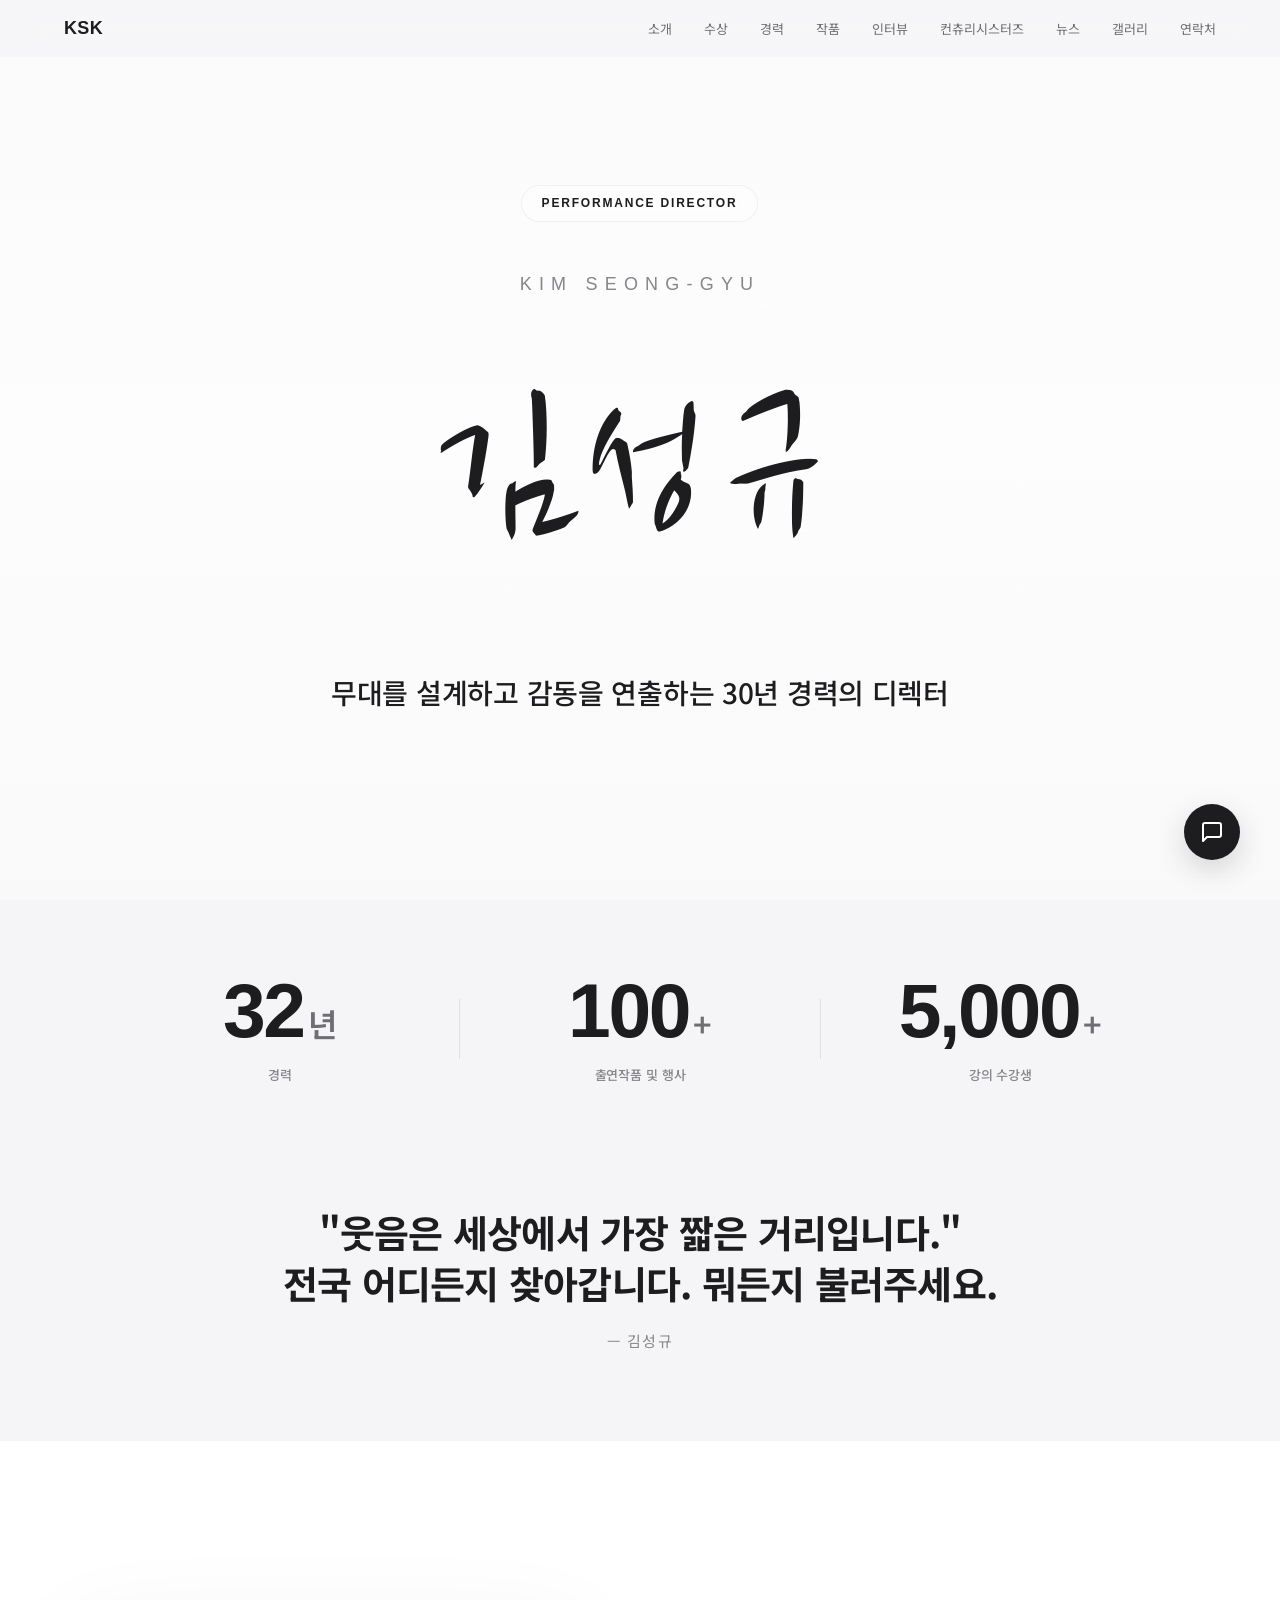
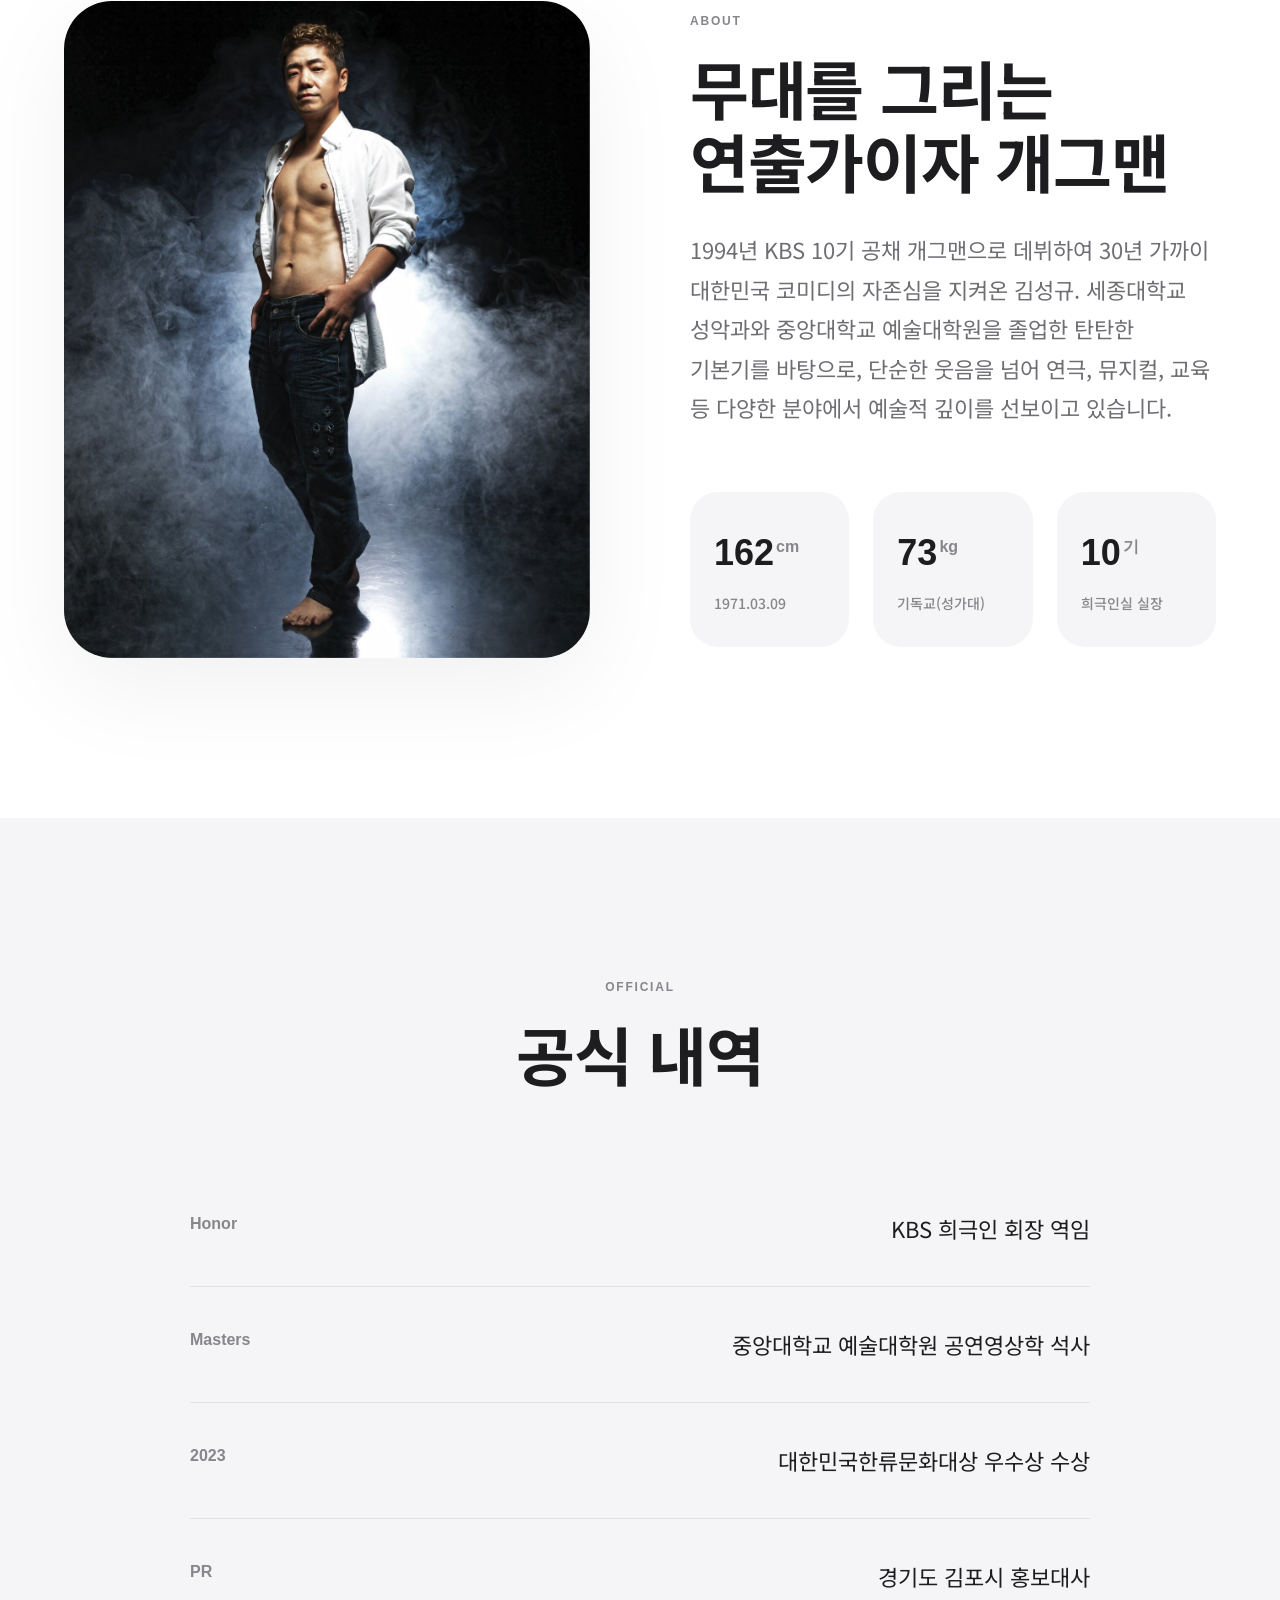
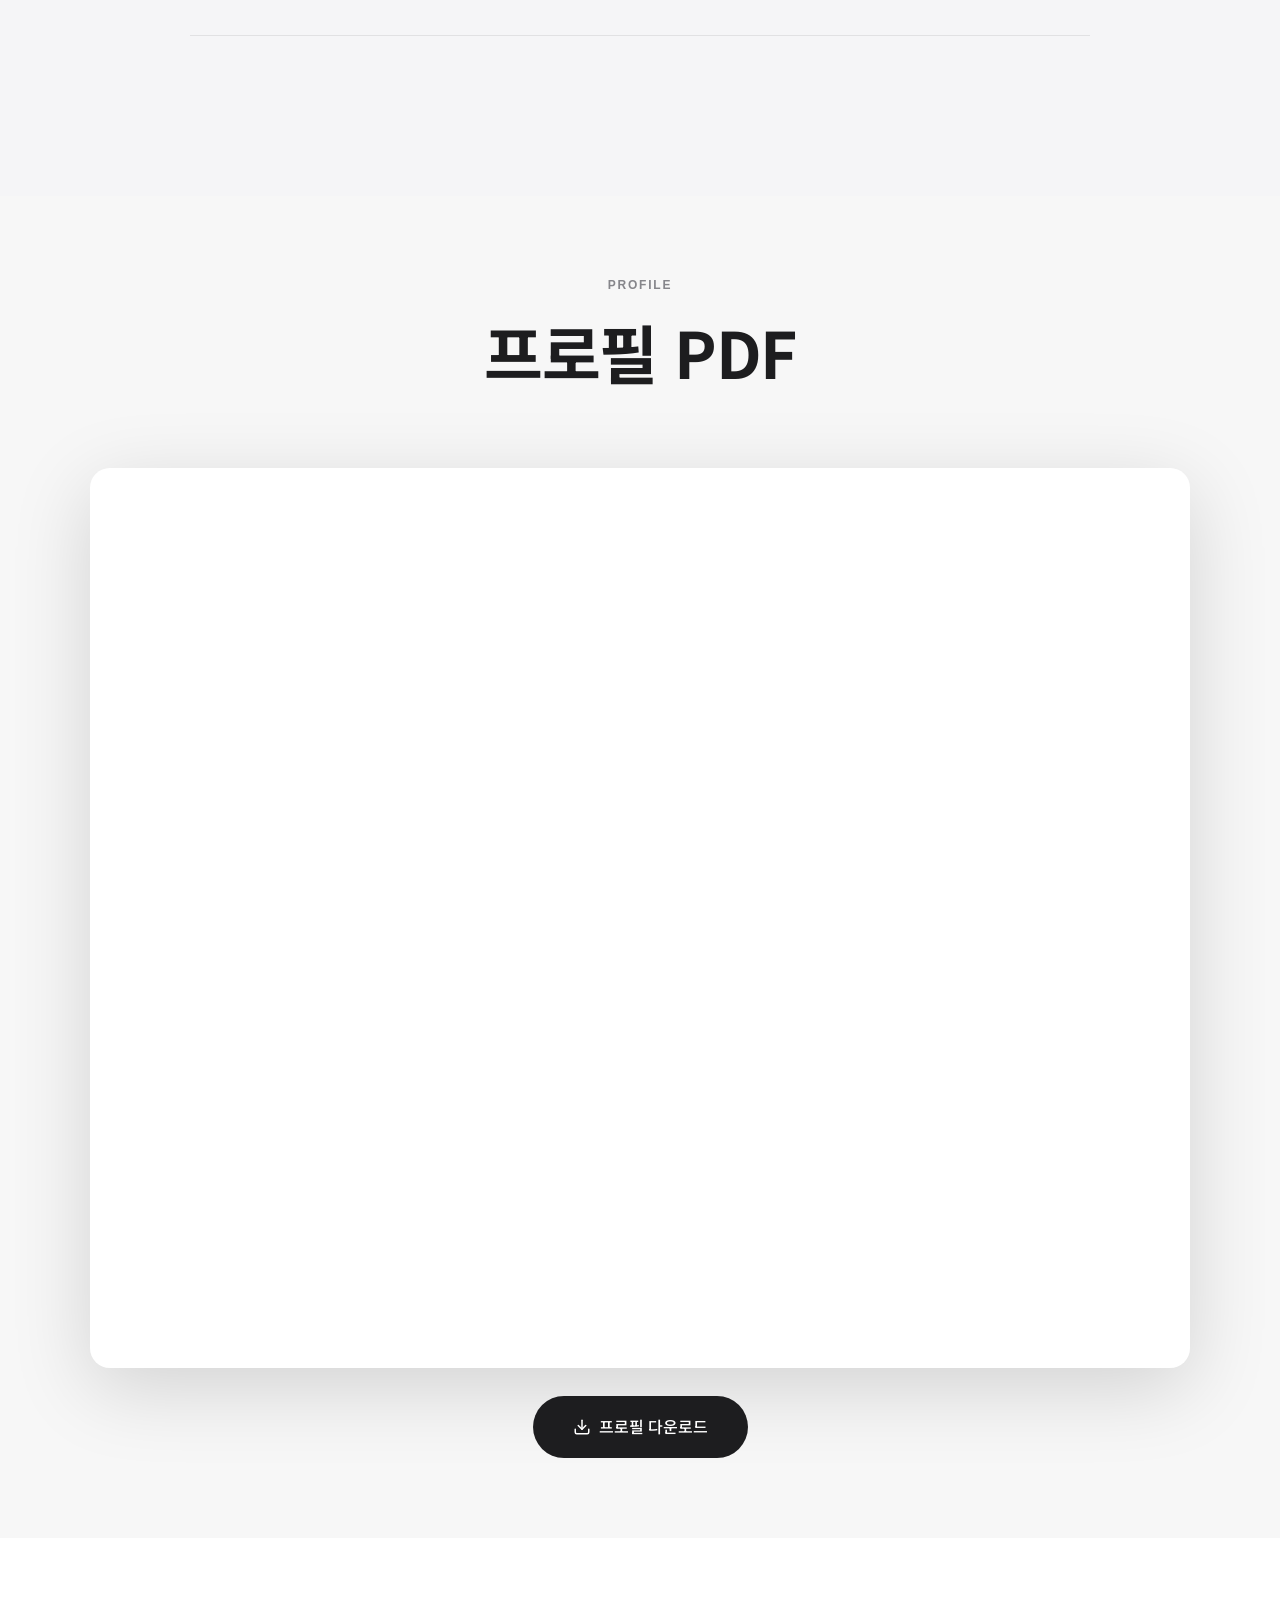
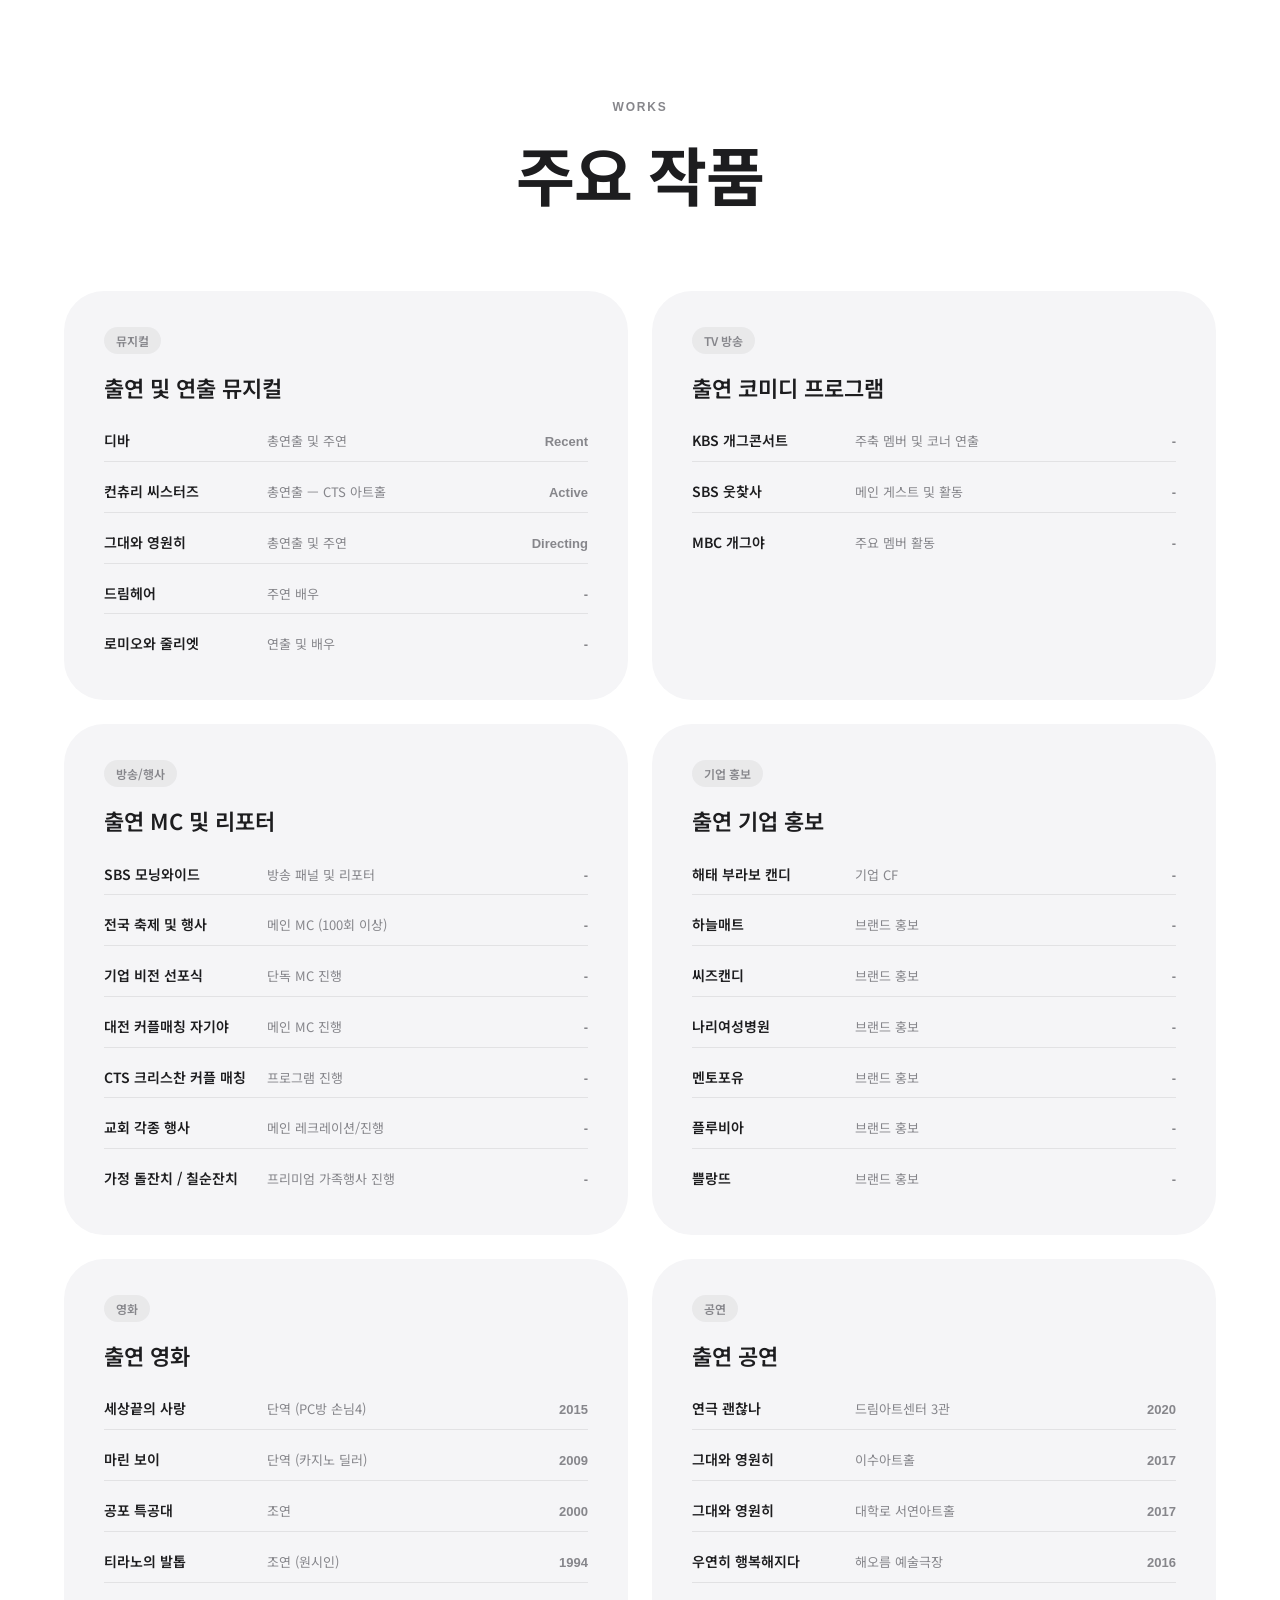
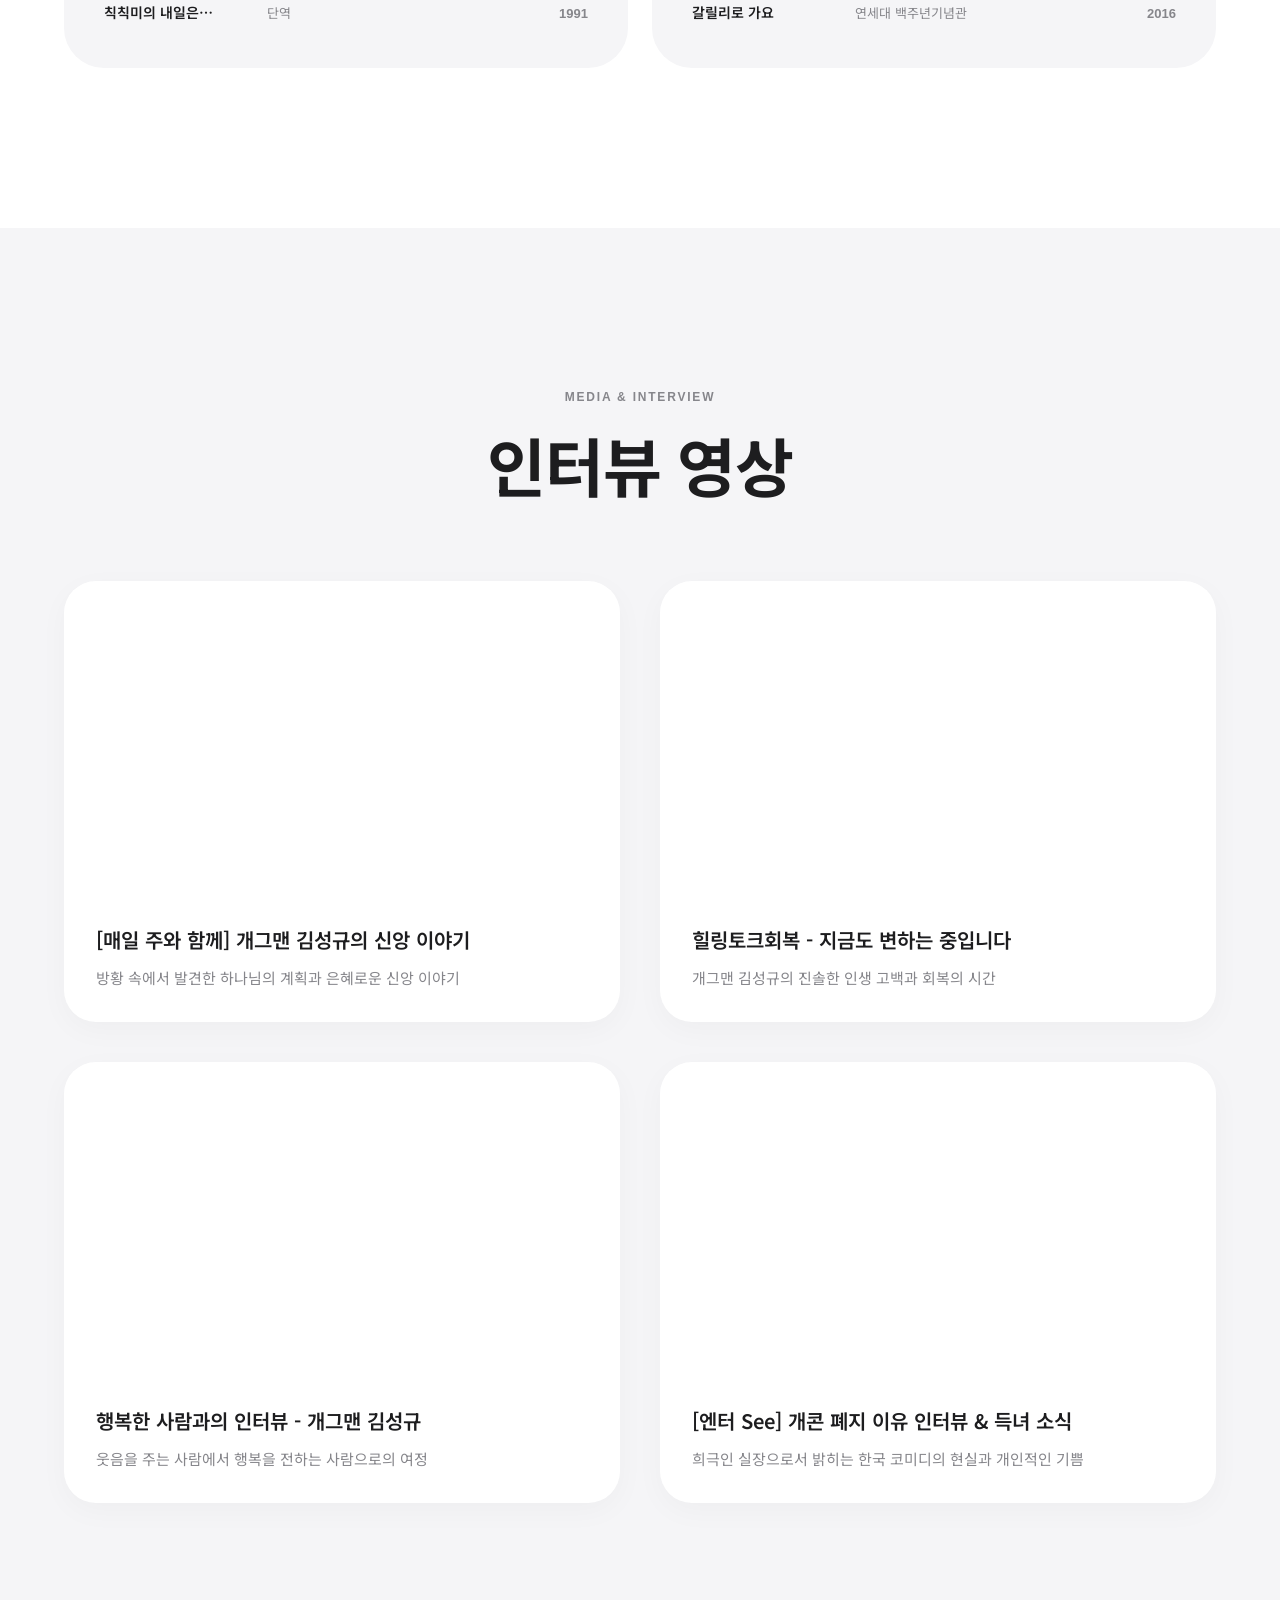
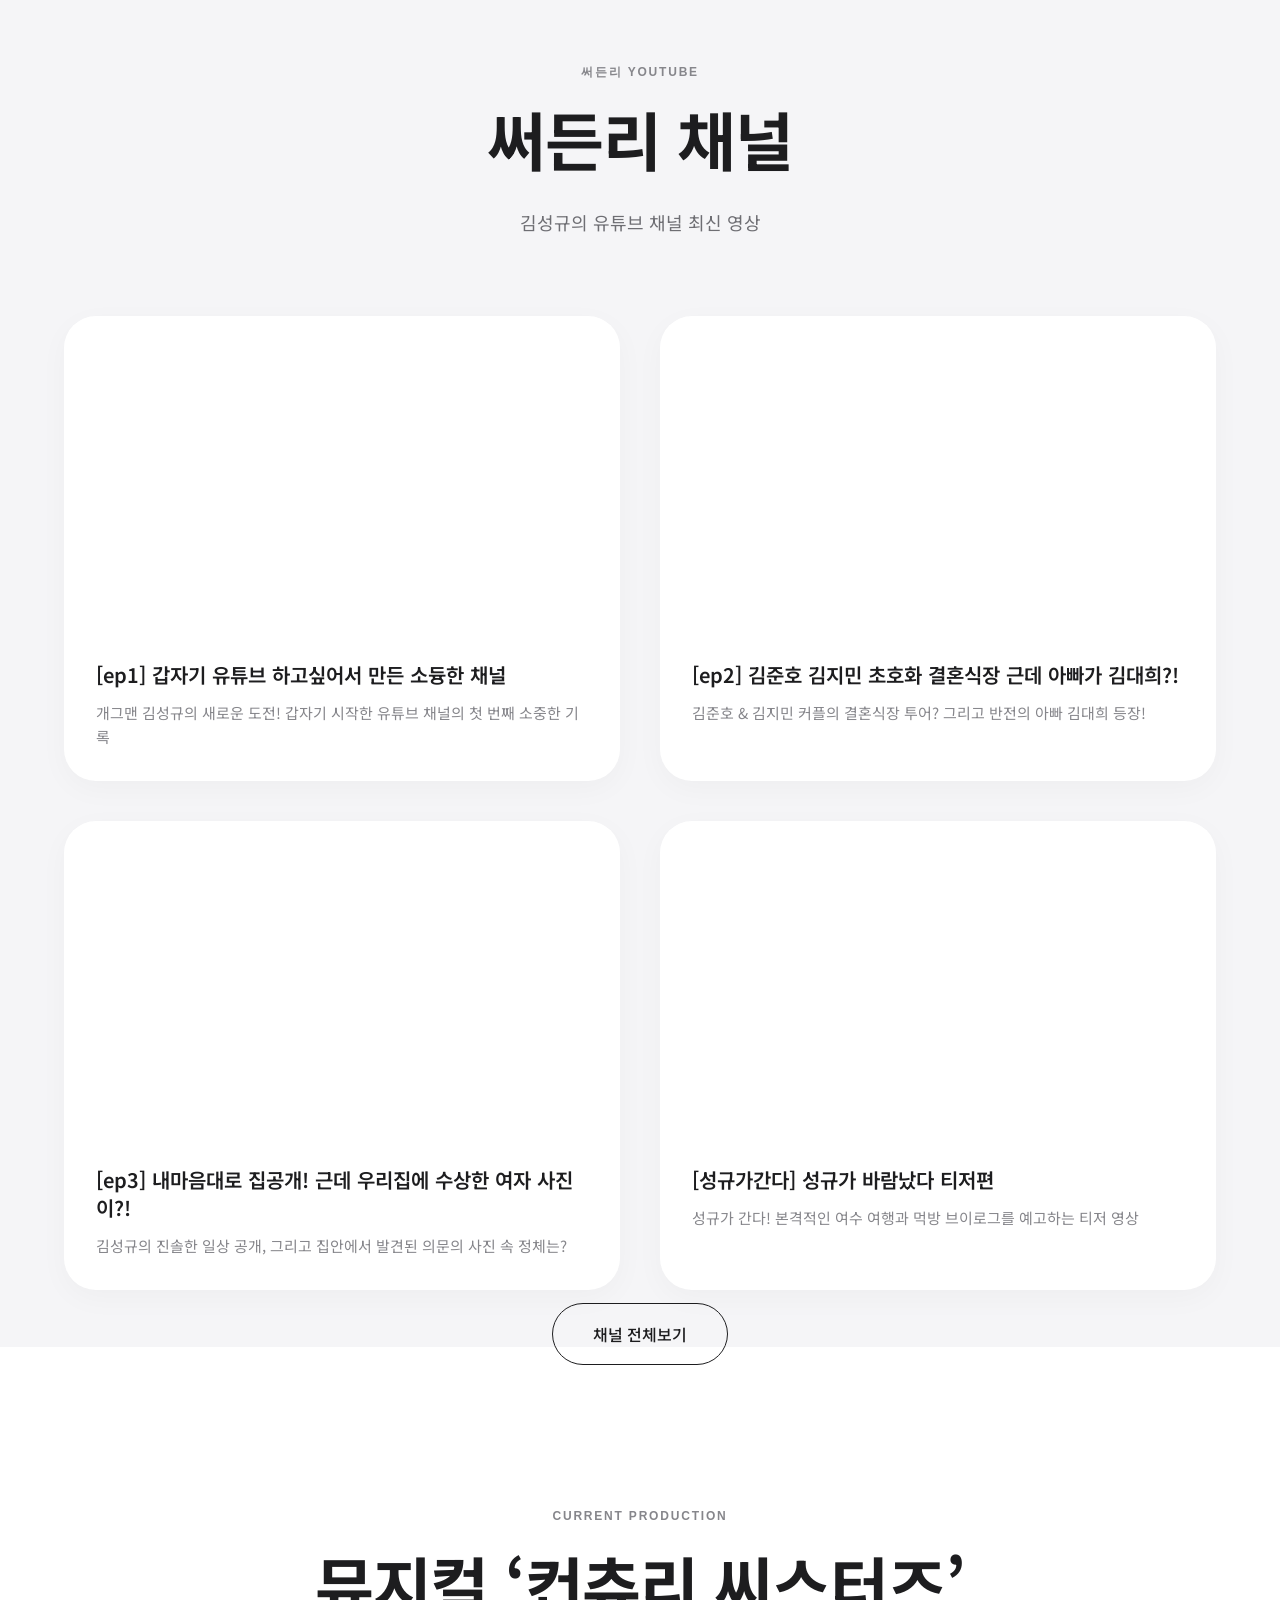
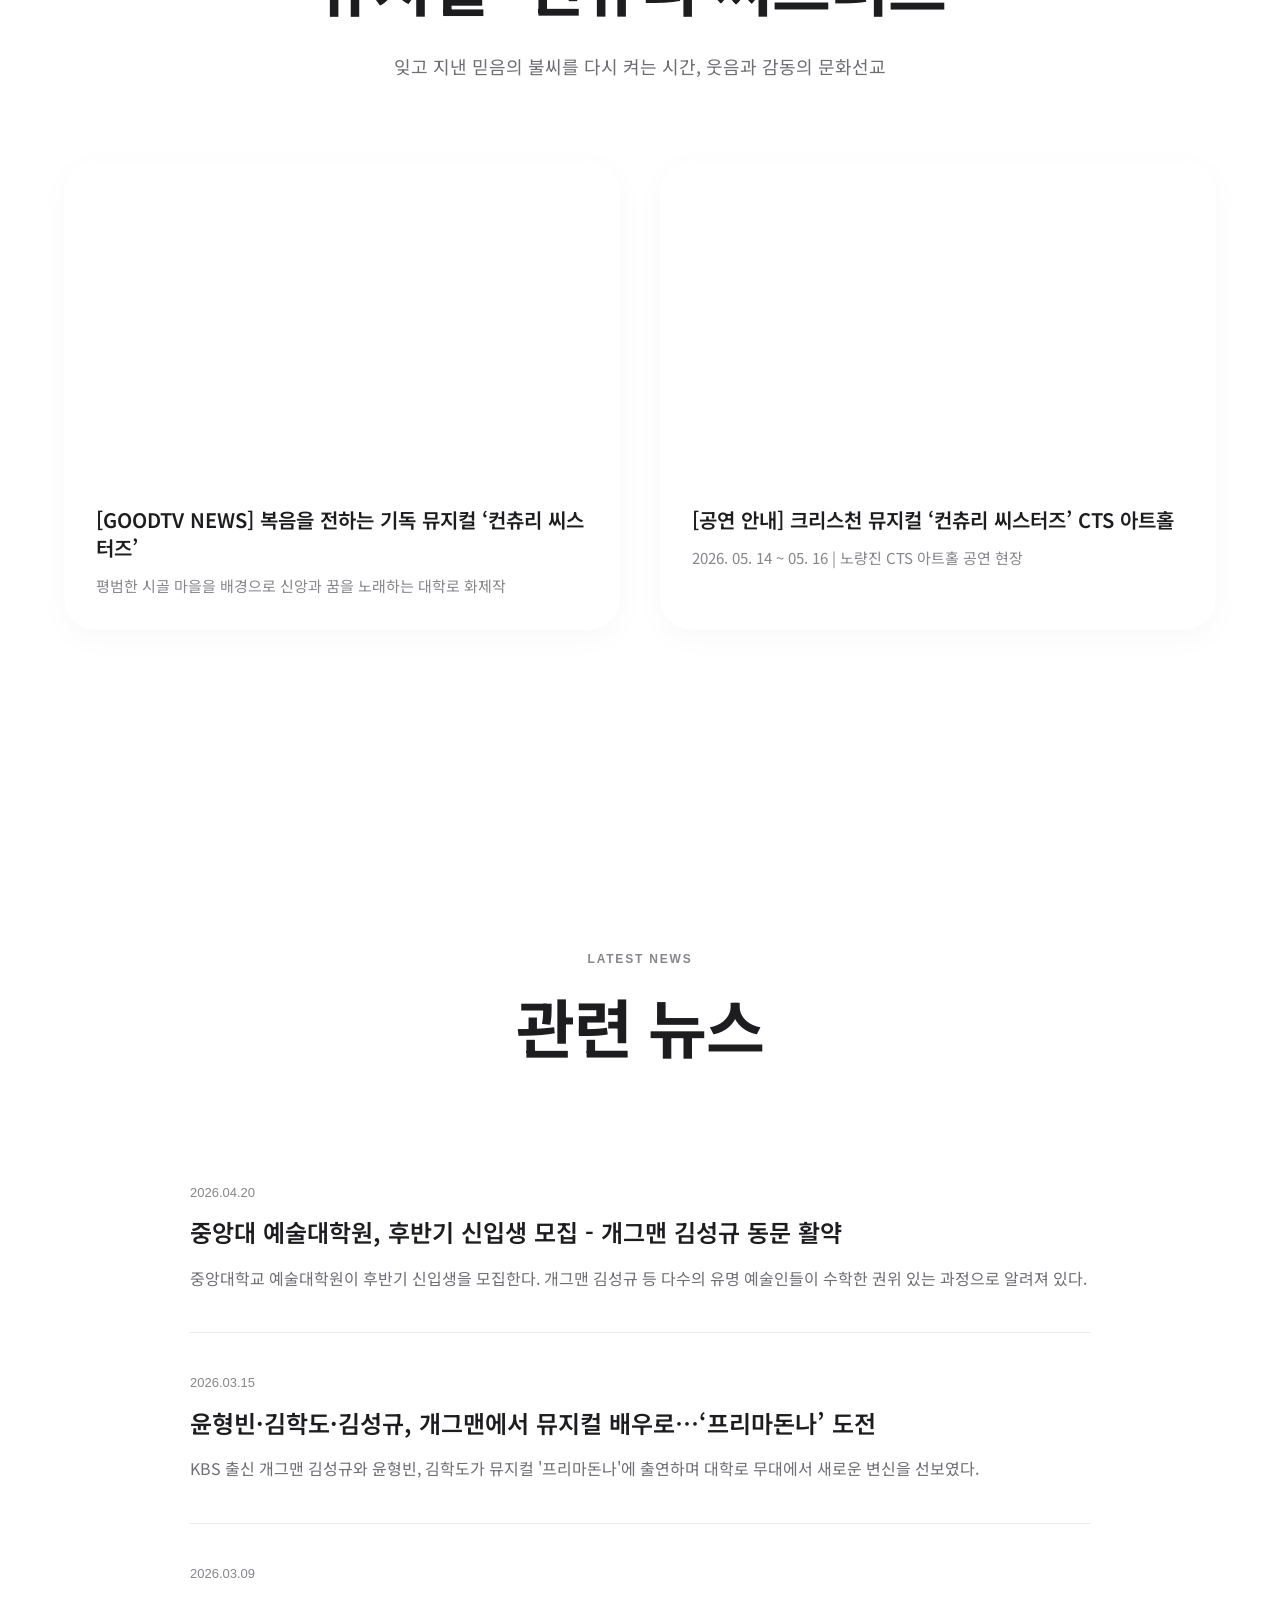
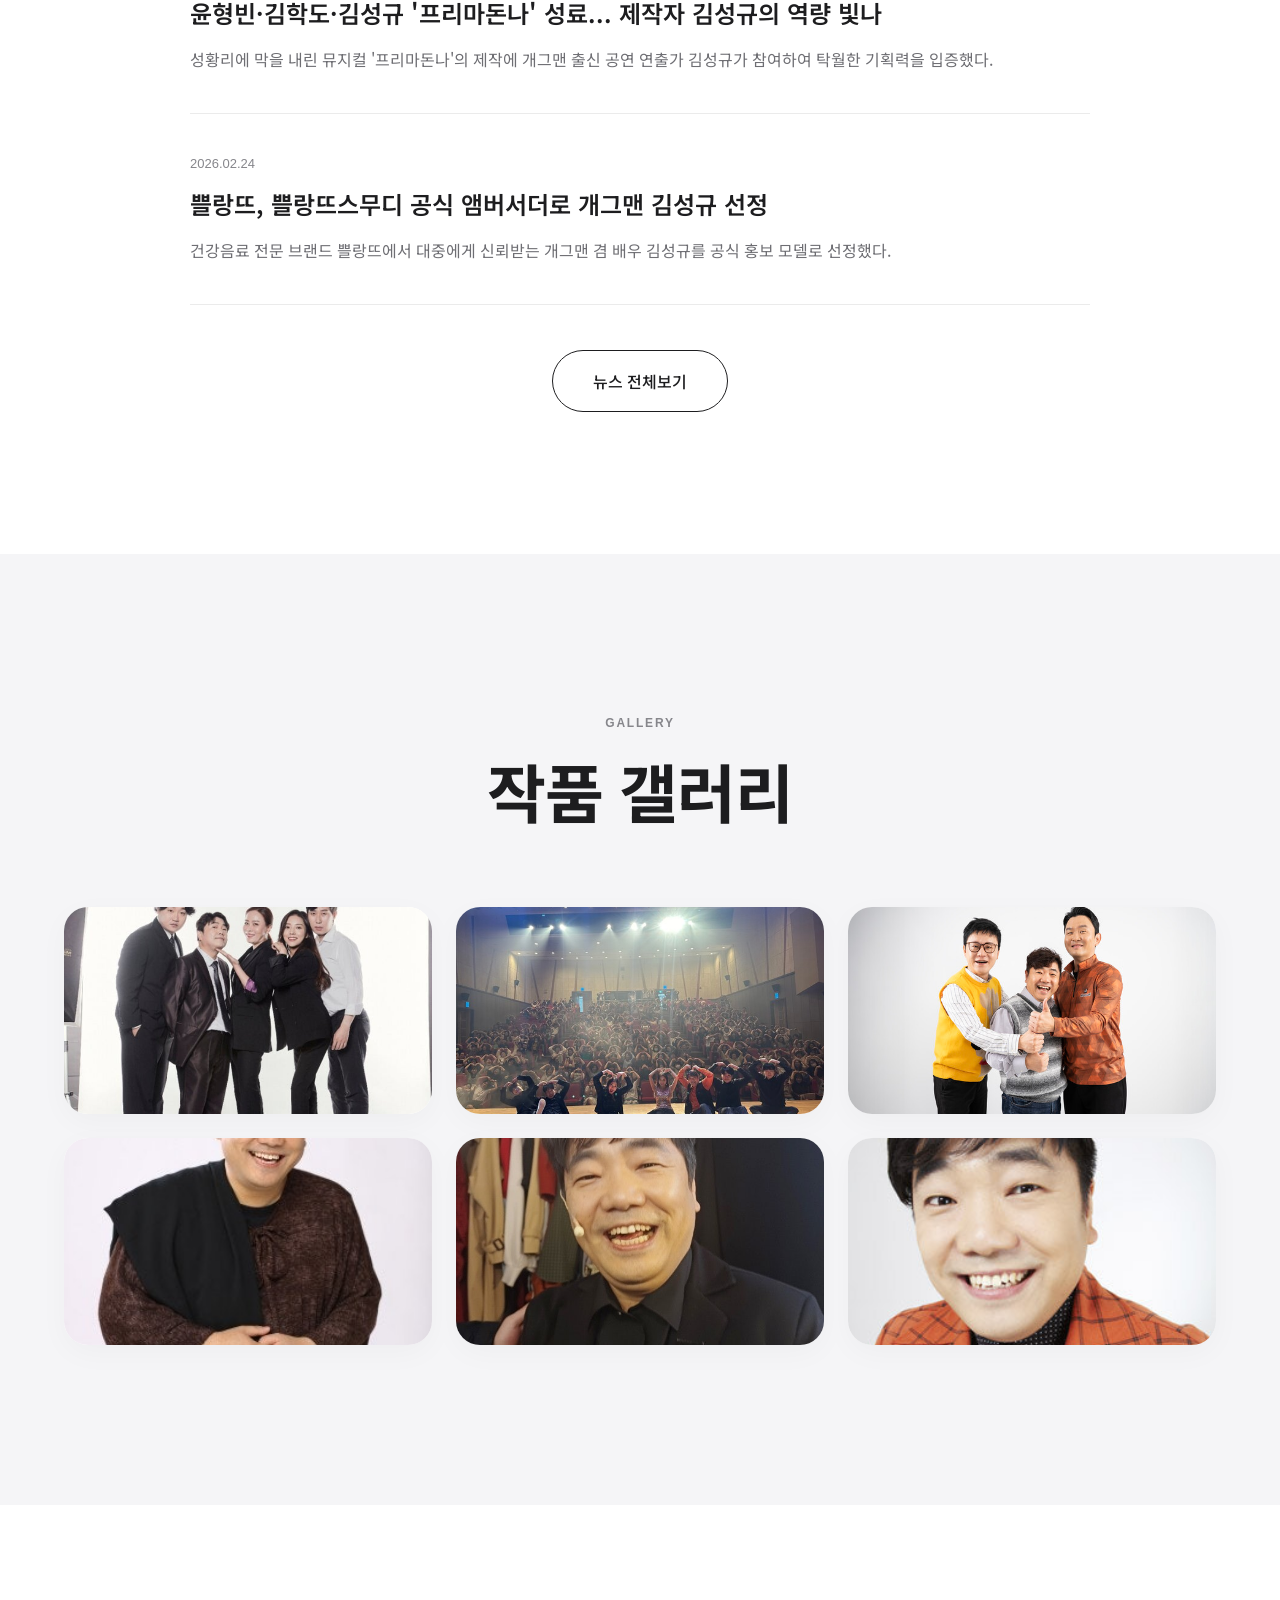
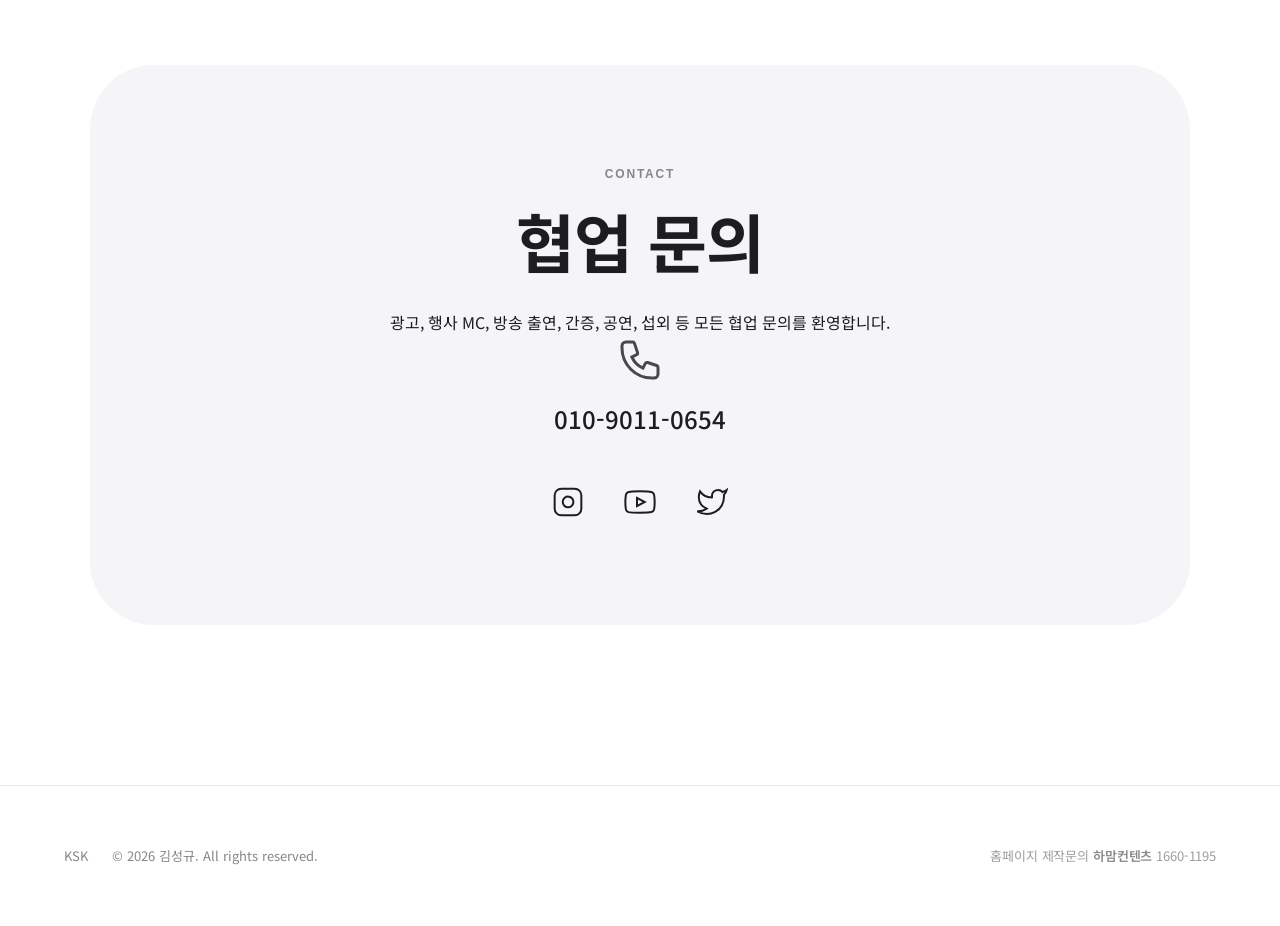
==== commit 1992543b: "Update portfolio: refine sections, align work lists, optimize mobile layout, and update contact info" ====
--- a/index.html
+++ b/index.html
@@ -17,11 +17,13 @@
       <a href="#" class="nav-logo">KSK</a>
       <ul class="nav-links">
         <li><a href="#about">소개</a></li>
+        <li><a href="#awards">수상</a></li>
         <li><a href="#career">경력</a></li>
         <li><a href="#works">작품</a></li>
         <li><a href="#interview">인터뷰</a></li>
         <li><a href="#production">컨츄리시스터즈</a></li>
         <li><a href="#news">뉴스</a></li>
+        <li><a href="#gallery">갤러리</a></li>
         <li><a href="#contact">연락처</a></li>
       </ul>
       <button class="nav-menu" id="menuBtn" aria-label="메뉴">
@@ -34,11 +36,13 @@
   <div class="mobile-menu" id="mobileMenu">
     <ul>
       <li><a href="#about" class="mobile-link">소개</a></li>
+      <li><a href="#awards" class="mobile-link">수상</a></li>
       <li><a href="#career" class="mobile-link">경력</a></li>
       <li><a href="#works" class="mobile-link">작품</a></li>
       <li><a href="#interview" class="mobile-link">인터뷰</a></li>
       <li><a href="#production" class="mobile-link">컨츄리시스터즈</a></li>
       <li><a href="#news" class="mobile-link">뉴스</a></li>
+      <li><a href="#gallery" class="mobile-link">갤러리</a></li>
       <li><a href="#contact" class="mobile-link">연락처</a></li>
     </ul>
   </div>
@@ -59,12 +63,47 @@
         <span class="hero-name-kr signature-writing">김성규</span>
       </h1>
       <p class="hero-sub reveal">무대를 설계하고 감동을 연출하는 30년 경력의 디렉터</p>
-      <div class="hero-cta reveal">
-        <a href="#about" class="btn-primary">프로필 보기</a>
-        <a href="#works" class="btn-ghost">주요 작품</a>
-      </div>
-    </div>
-
+
+    </div>
+
+  </section>
+
+  <!-- STATS -->
+  <section class="stats-section">
+    <div class="container">
+      <div class="stats-row">
+        <div class="stats-item reveal">
+          <div class="stats-num-wrap">
+            <span class="stats-num" data-target="32">0</span><span class="stats-unit">년</span>
+          </div>
+          <span class="stats-label">경력</span>
+        </div>
+        <div class="stats-divider"></div>
+        <div class="stats-item reveal">
+          <div class="stats-num-wrap">
+            <span class="stats-num" data-target="100">0</span><span class="stats-unit">+</span>
+          </div>
+          <span class="stats-label">출연작품 및 행사</span>
+        </div>
+        <div class="stats-divider"></div>
+        <div class="stats-item reveal">
+          <div class="stats-num-wrap">
+            <span class="stats-num" data-target="5000">0</span><span class="stats-unit">+</span>
+          </div>
+          <span class="stats-label">강의 수강생</span>
+        </div>
+      </div>
+    </div>
+  </section>
+
+  <!-- QUOTE -->
+  <section class="quote-section">
+    <div class="container">
+      <blockquote class="main-quote">
+        <span class="mq-text">"웃음은 세상에서 가장 짧은 거리입니다."<br>전국 어디든지 찾아갑니다. 뭐든지 불러주세요.</span>
+        <span class="mq-author">— 김성규</span>
+      </blockquote>
+    </div>
   </section>
 
   <!-- ABOUT -->
@@ -83,7 +122,7 @@
         </div>
         <div class="about-text reveal-right">
           <div class="section-label">About</div>
-          <h2 class="section-title">무대를 그리는<br />연출가</h2>
+          <h2 class="section-title">무대를 그리는<br />연출가이자 개그맨</h2>
           <p class="about-desc">
             1994년 KBS 10기 공채 개그맨으로 데뷔하여 30년 가까이 대한민국 코미디의 자존심을 지켜온 김성규. 
             세종대학교 성악과와 중앙대학교 예술대학원을 졸업한 탄탄한 기본기를 바탕으로, 
@@ -99,7 +138,7 @@
               <span class="stat-label">기독교(성가대)</span>
             </div>
             <div class="stat">
-              <span class="stat-num">KBS<sup>10기</sup></span>
+              <span class="stat-num">10<sup>기</sup></span>
               <span class="stat-label">희극인실 실장</span>
             </div>
           </div>
@@ -108,146 +147,160 @@
     </div>
   </section>
 
-  <!-- CAREER -->
-  <section class="career" id="career">
-    <div class="container">
-      <div class="section-header reveal">
-        <div class="section-label">Career</div>
-        <h2 class="section-title">주요 경력</h2>
-      </div>
-      <div class="timeline">
-        <div class="timeline-item reveal">
-          <div class="timeline-year">1994</div>
-          <div class="timeline-content">
-            <h3>KBS 10기 공채 개그맨 데뷔</h3>
-            <p>'유머 일번지', '폭소클럽' 등 정통 코미디 프로그램에서 활약</p>
-          </div>
-        </div>
-        <div class="timeline-item reveal">
-          <div class="timeline-year">2000s</div>
-          <div class="timeline-content">
-            <h3>개그콘서트 및 방송 활동</h3>
-            <p>KBS 개그콘서트 주축 멤버로 활동, 다수의 코너 연출 및 출연</p>
-          </div>
-        </div>
-        <div class="timeline-item reveal">
-          <div class="timeline-year">Arts</div>
-          <div class="timeline-content">
-            <h3>연극 및 뮤지컬 연출/배우</h3>
-            <p>'로미오와 줄리엣', '병사와 수녀', '오즈의 마법사' 등 다수의 작품 출연 및 연출</p>
-          </div>
-        </div>
-        <div class="timeline-item reveal">
-          <div class="timeline-year">Edu</div>
-          <div class="timeline-content">
-            <h3>교육 및 학술 활동</h3>
-            <p>중앙대학교 예술대학원 석사 졸업 및 대학 강의를 통한 후학 양성</p>
-          </div>
-        </div>
-        <div class="timeline-item reveal">
-          <div class="timeline-year">Leader</div>
-          <div class="timeline-content">
-            <h3>KBS 희극인실 실장 역임</h3>
-            <p>대한민국 희극인들의 권익 보호와 코미디 문화 발전을 위한 리더십 발휘</p>
-          </div>
-        </div>
-      </div>
-    </div>
-  </section>
-
-  <!-- WORKS -->
-  <section class="works" id="works">
-    <div class="container">
-      <div class="section-header reveal">
-        <div class="section-label">Works</div>
-        <h2 class="section-title">주요 작품</h2>
-      </div>
-      <div class="works-grid">
-        <div class="work-card reveal">
-          <div class="work-info">
-            <span class="work-tag">공연 예술</span>
-            <h3>뮤지컬 '디바' / '그대와 영원히'</h3>
-            <p>총연출 및 주연 배우 활동 (드림헤어 외 다수)</p>
-          </div>
-        </div>
-        <div class="work-card reveal">
-          <div class="work-info">
-            <span class="work-tag">공연 예술</span>
-            <h3>연극 '로미오와 줄리엣' / '괜찮냐'</h3>
-            <p>연출 및 출연 (리스크테이킹 외 다수)</p>
-          </div>
-        </div>
-        <div class="work-card reveal">
-          <div class="work-info">
-            <span class="work-tag">TV 방송</span>
-            <h3>지상파 3사 코미디 프로그램</h3>
-            <p>KBS 개그콘서트, SBS 웃찾사, MBC 개그야 주축 멤버</p>
-          </div>
-        </div>
-        <div class="work-card reveal">
-          <div class="work-info">
-            <span class="work-tag">TV 방송</span>
-            <h3>SBS 모닝와이드</h3>
-            <p>다양한 방송 패널 및 리포터 활약</p>
-          </div>
-        </div>
-        <div class="work-card reveal">
-          <div class="work-info">
-            <span class="work-tag">광고</span>
-            <h3>해태 부라보 캔디</h3>
-            <p>대표 CF 모델 및 브랜드 캠페인 참여</p>
-          </div>
-        </div>
-        <div class="work-card reveal">
-          <div class="work-info">
-            <span class="work-tag">교육</span>
-            <h3>공연영상학 석사 / 교수</h3>
-            <p>중앙대 예술대학원 석사 및 후학 양성</p>
-          </div>
-        </div>
-      </div>
-    </div>
-  </section>
-
-  <!-- QUOTE -->
-  <section class="quote-section">
-    <div class="container">
-      <blockquote class="big-quote reveal">
-        <span class="quote-mark">"</span>
-        웃음은 세상에서 가장 짧은 거리입니다.
-        <span class="quote-author">— 김성규</span>
-      </blockquote>
-    </div>
-  </section>
-
-
   <!-- AWARDS -->
-  <section class="awards">
-    <div class="container">
-      <div class="section-header reveal">
-        <div class="section-label">Awards</div>
-        <h2 class="section-title">수상 내역</h2>
+  <section class="awards" id="awards">
+    <div class="container">
+      <div class="section-header reveal">
+        <div class="section-label">Official</div>
+        <h2 class="section-title">공식 내역</h2>
       </div>
       <div class="awards-list">
         <div class="award-item reveal">
-          <span class="award-year">2023</span>
-          <span class="award-name">대한민국 한류문화대상 - 우수상 수상</span>
+          <span class="award-year">Honor</span>
+          <span class="award-name">KBS 희극인 회장 역임</span>
         </div>
         <div class="award-item reveal">
           <span class="award-year">Masters</span>
           <span class="award-name">중앙대학교 예술대학원 공연영상학 석사</span>
         </div>
         <div class="award-item reveal">
-          <span class="award-year">Expert</span>
-          <span class="award-name">다수의 연극/뮤지컬 배우 및 연출</span>
+          <span class="award-year">2023</span>
+          <span class="award-name">대한민국한류문화대상 우수상 수상</span>
         </div>
         <div class="award-item reveal">
-          <span class="award-year">1994</span>
-          <span class="award-name">KBS 10기 공채 개그맨 데뷔</span>
-        </div>
-      </div>
-    </div>
-  </section>
+          <span class="award-year">PR</span>
+          <span class="award-name">경기도 김포시 홍보대사</span>
+        </div>
+      </div>
+    </div>
+  </section>
+
+
+
+  <!-- PROFILE PDF -->
+  <section class="profile-pdf-section">
+    <div class="container">
+      <div class="section-header reveal">
+        <div class="section-label">Profile</div>
+        <h2 class="section-title">프로필 PDF</h2>
+      </div>
+      <div class="pdf-wrap reveal">
+        <iframe
+          src="images/2024_김성규 프로필 수정3-2.pdf"
+          class="pdf-viewer"
+          title="김성규 프로필 PDF"
+        ></iframe>
+        <a
+          href="images/2024_김성규 프로필 수정3-2.pdf"
+          download="김성규_프로필.pdf"
+          class="btn-primary pdf-download-btn"
+        >
+          <svg viewBox="0 0 24 24" fill="none" stroke="currentColor" stroke-width="2" stroke-linecap="round" stroke-linejoin="round" width="18" height="18"><path d="M21 15v4a2 2 0 0 1-2 2H5a2 2 0 0 1-2-2v-4"/><polyline points="7 10 12 15 17 10"/><line x1="12" y1="15" x2="12" y2="3"/></svg>
+          프로필 다운로드
+        </a>
+      </div>
+    </div>
+  </section>
+
+  <section class="works" id="works">
+    <div class="container">
+      <div class="section-header reveal">
+        <div class="section-label">Works</div>
+        <h2 class="section-title">주요 작품</h2>
+      </div>
+      <div class="works-grid">
+        <!-- 출연 뮤지컬 -->
+        <div class="work-card work-card--list reveal">
+          <div class="work-info">
+            <span class="work-tag">뮤지컬</span>
+            <h3>출연 및 연출 뮤지컬</h3>
+            <ul class="work-list">
+              <li><span class="wl-title">디바</span><span class="wl-role">총연출 및 주연</span><span class="wl-year">Recent</span></li>
+              <li><span class="wl-title">컨츄리 씨스터즈</span><span class="wl-role">총연출 — CTS 아트홀</span><span class="wl-year">Active</span></li>
+              <li><span class="wl-title">그대와 영원히</span><span class="wl-role">총연출 및 주연</span><span class="wl-year">Directing</span></li>
+              <li><span class="wl-title">드림헤어</span><span class="wl-role">주연 배우</span><span class="wl-year">-</span></li>
+              <li><span class="wl-title">로미오와 줄리엣</span><span class="wl-role">연출 및 배우</span><span class="wl-year">-</span></li>
+            </ul>
+          </div>
+        </div>
+
+        <!-- 출연 코미디프로그램 -->
+        <div class="work-card work-card--list reveal">
+          <div class="work-info">
+            <span class="work-tag">TV 방송</span>
+            <h3>출연 코미디 프로그램</h3>
+            <ul class="work-list">
+              <li><span class="wl-title">KBS 개그콘서트</span><span class="wl-role">주축 멤버 및 코너 연출</span><span class="wl-year">-</span></li>
+              <li><span class="wl-title">SBS 웃찾사</span><span class="wl-role">메인 게스트 및 활동</span><span class="wl-year">-</span></li>
+              <li><span class="wl-title">MBC 개그야</span><span class="wl-role">주요 멤버 활동</span><span class="wl-year">-</span></li>
+            </ul>
+          </div>
+        </div>
+
+        <!-- 출연 MC/리포터 -->
+        <div class="work-card work-card--list reveal">
+          <div class="work-info">
+            <span class="work-tag">방송/행사</span>
+            <h3>출연 MC 및 리포터</h3>
+            <ul class="work-list">
+              <li><span class="wl-title">SBS 모닝와이드</span><span class="wl-role">방송 패널 및 리포터</span><span class="wl-year">-</span></li>
+              <li><span class="wl-title">전국 축제 및 행사</span><span class="wl-role">메인 MC (100회 이상)</span><span class="wl-year">-</span></li>
+              <li><span class="wl-title">기업 비전 선포식</span><span class="wl-role">단독 MC 진행</span><span class="wl-year">-</span></li>
+              <li><span class="wl-title">대전 커플매칭 자기야</span><span class="wl-role">메인 MC 진행</span><span class="wl-year">-</span></li>
+              <li><span class="wl-title">CTS 크리스찬 커플 매칭</span><span class="wl-role">프로그램 진행</span><span class="wl-year">-</span></li>
+              <li><span class="wl-title">교회 각종 행사</span><span class="wl-role">메인 레크레이션/진행</span><span class="wl-year">-</span></li>
+              <li><span class="wl-title">가정 돌잔치 / 칠순잔치</span><span class="wl-role">프리미엄 가족행사 진행</span><span class="wl-year">-</span></li>
+            </ul>
+          </div>
+        </div>
+
+        <!-- 출연 기업 홍보 -->
+        <div class="work-card work-card--list reveal">
+          <div class="work-info">
+            <span class="work-tag">기업 홍보</span>
+            <h3>출연 기업 홍보</h3>
+            <ul class="work-list">
+              <li><span class="wl-title">해태 부라보 캔디</span><span class="wl-role">기업 CF</span><span class="wl-year">-</span></li>
+              <li><span class="wl-title">하늘매트</span><span class="wl-role">브랜드 홍보</span><span class="wl-year">-</span></li>
+              <li><span class="wl-title">씨즈캔디</span><span class="wl-role">브랜드 홍보</span><span class="wl-year">-</span></li>
+              <li><span class="wl-title">나리여성병원</span><span class="wl-role">브랜드 홍보</span><span class="wl-year">-</span></li>
+              <li><span class="wl-title">멘토포유</span><span class="wl-role">브랜드 홍보</span><span class="wl-year">-</span></li>
+              <li><span class="wl-title">플루비아</span><span class="wl-role">브랜드 홍보</span><span class="wl-year">-</span></li>
+              <li><span class="wl-title">쁠랑뜨</span><span class="wl-role">브랜드 홍보</span><span class="wl-year">-</span></li>
+            </ul>
+          </div>
+        </div>
+
+        <div class="work-card work-card--list reveal">
+          <div class="work-info">
+            <span class="work-tag">영화</span>
+            <h3>출연 영화</h3>
+            <ul class="work-list">
+              <li><span class="wl-title">세상끝의 사랑</span><span class="wl-role">단역 (PC방 손님4)</span><span class="wl-year">2015</span></li>
+              <li><span class="wl-title">마린 보이</span><span class="wl-role">단역 (카지노 딜러)</span><span class="wl-year">2009</span></li>
+              <li><span class="wl-title">공포 특공대</span><span class="wl-role">조연</span><span class="wl-year">2000</span></li>
+              <li><span class="wl-title">티라노의 발톱</span><span class="wl-role">조연 (원시인)</span><span class="wl-year">1994</span></li>
+              <li><span class="wl-title">칙칙미의 내일은…</span><span class="wl-role">단역</span><span class="wl-year">1991</span></li>
+            </ul>
+          </div>
+        </div>
+        <div class="work-card work-card--list reveal">
+          <div class="work-info">
+            <span class="work-tag">공연</span>
+            <h3>출연 공연</h3>
+            <ul class="work-list">
+              <li><span class="wl-title">연극 괜찮나</span><span class="wl-role">드림아트센터 3관</span><span class="wl-year">2020</span></li>
+              <li><span class="wl-title">그대와 영원히</span><span class="wl-role">이수아트홀</span><span class="wl-year">2017</span></li>
+              <li><span class="wl-title">그대와 영원히</span><span class="wl-role">대학로 서연아트홀</span><span class="wl-year">2017</span></li>
+              <li><span class="wl-title">우연히 행복해지다</span><span class="wl-role">해오름 예술극장</span><span class="wl-year">2016</span></li>
+              <li><span class="wl-title">갈릴리로 가요</span><span class="wl-role">연세대 백주년기념관</span><span class="wl-year">2016</span></li>
+            </ul>
+          </div>
+        </div>
+      </div>
+    </div>
+  </section>
+
 
   <!-- INTERVIEW -->
   <section class="interview" id="interview">
@@ -293,6 +346,58 @@
             <p>희극인 실장으로서 밝히는 한국 코미디의 현실과 개인적인 기쁨</p>
           </div>
         </div>
+      </div>
+    </div>
+  </section>
+
+  <!-- SUDDENLY YOUTUBE -->
+  <section class="suddenly-yt" id="suddenly">
+    <div class="container">
+      <div class="section-header reveal">
+        <div class="section-label">써든리 YouTube</div>
+        <h2 class="section-title">써든리 채널</h2>
+        <p class="section-subtitle">김성규의 유튜브 채널 최신 영상</p>
+      </div>
+      <div class="video-grid" id="suddenlyGrid">
+        <div class="video-card reveal">
+          <div class="video-wrap">
+            <iframe src="https://www.youtube.com/embed/yRfhmXiAFYs" title="[ep1] 갑자기 유튜브 하고싶어서 만든 소듕한 채널" frameborder="0" allow="accelerometer; autoplay; clipboard-write; encrypted-media; gyroscope; picture-in-picture" allowfullscreen></iframe>
+          </div>
+          <div class="video-info">
+            <h3>[ep1] 갑자기 유튜브 하고싶어서 만든 소듕한 채널</h3>
+            <p>개그맨 김성규의 새로운 도전! 갑자기 시작한 유튜브 채널의 첫 번째 소중한 기록</p>
+          </div>
+        </div>
+        <div class="video-card reveal">
+          <div class="video-wrap">
+            <iframe src="https://www.youtube.com/embed/Sium-qu9dcM" title="[ep2] 김준호 김지민 초호화 결혼식장 근데 아빠가 김대희?!" frameborder="0" allow="accelerometer; autoplay; clipboard-write; encrypted-media; gyroscope; picture-in-picture" allowfullscreen></iframe>
+          </div>
+          <div class="video-info">
+            <h3>[ep2] 김준호 김지민 초호화 결혼식장 근데 아빠가 김대희?!</h3>
+            <p>김준호 & 김지민 커플의 결혼식장 투어? 그리고 반전의 아빠 김대희 등장!</p>
+          </div>
+        </div>
+        <div class="video-card reveal">
+          <div class="video-wrap">
+            <iframe src="https://www.youtube.com/embed/ICuelJ6C-54" title="[ep3] 내마음대로 집공개! 근데 우리집에 수상한 여자 사진이?!" frameborder="0" allow="accelerometer; autoplay; clipboard-write; encrypted-media; gyroscope; picture-in-picture" allowfullscreen></iframe>
+          </div>
+          <div class="video-info">
+            <h3>[ep3] 내마음대로 집공개! 근데 우리집에 수상한 여자 사진이?!</h3>
+            <p>김성규의 진솔한 일상 공개, 그리고 집안에서 발견된 의문의 사진 속 정체는?</p>
+          </div>
+        </div>
+        <div class="video-card reveal">
+          <div class="video-wrap">
+            <iframe src="https://www.youtube.com/embed/yYUFXSwaDhY" title="[성규가간다] 성규가 바람났다 티저편" frameborder="0" allow="accelerometer; autoplay; clipboard-write; encrypted-media; gyroscope; picture-in-picture" allowfullscreen></iframe>
+          </div>
+          <div class="video-info">
+            <h3>[성규가간다] 성규가 바람났다 티저편</h3>
+            <p>성규가 간다! 본격적인 여수 여행과 먹방 브이로그를 예고하는 티저 영상</p>
+          </div>
+        </div>
+      </div>
+      <div class="suddenly-more reveal" style="text-align:center;margin-top:32px;">
+        <a href="https://www.youtube.com/@%EA%B9%80%EC%84%B1%EA%B7%9C-t3p6f" target="_blank" rel="noopener" class="btn-ghost">채널 전체보기</a>
       </div>
     </div>
   </section>
@@ -370,6 +475,36 @@
       </div>
     </div>
   </section>
+  <!-- GALLERY -->
+  <section class="gallery" id="gallery">
+    <div class="container">
+      <div class="section-header reveal">
+        <div class="section-label">Gallery</div>
+        <h2 class="section-title">작품 갤러리</h2>
+      </div>
+      <div class="gallery-grid">
+        <div class="gallery-item reveal">
+          <img src="images/작품앨범/다운로드 (8).jpg" alt="갤러리 이미지 1">
+        </div>
+        <div class="gallery-item reveal">
+          <img src="images/작품앨범/컨츄리씨스터즈.jpg" alt="갤러리 이미지 2">
+        </div>
+        <div class="gallery-item reveal">
+          <img src="images/작품앨범/프리마돈나.jpg" alt="갤러리 이미지 3">
+        </div>
+        <div class="gallery-item reveal">
+          <img src="images/작품앨범/다운로드 (1).jpg" alt="갤러리 이미지 4">
+        </div>
+        <div class="gallery-item reveal">
+          <img src="images/작품앨범/다운로드.jpg" alt="갤러리 이미지 5">
+        </div>
+        <div class="gallery-item reveal">
+          <img src="images/작품앨범/다운로드 (2).jpg" alt="갤러리 이미지 6">
+        </div>
+      </div>
+    </div>
+  </section>
+
 
   <!-- CONTACT -->
   <section class="contact" id="contact">
@@ -378,16 +513,13 @@
         <div class="section-label">Contact</div>
         <h2 class="section-title">협업 문의</h2>
         <p class="contact-desc">
-          광고, 행사 MC, 방송 출연 등 모든 협업 문의를 환영합니다.
+          광고, 행사 MC, 방송 출연, 간증, 공연, 섭외 등 모든 협업 문의를 환영합니다.
         </p>
         <div class="contact-info">
-          <a href="mailto:contact@kimseongkyu.kr" class="contact-link">
-            <svg viewBox="0 0 24 24" fill="none" stroke="currentColor" stroke-width="1.5"><path d="M3 8l7.89 5.26a2 2 0 002.22 0L21 8M5 19h14a2 2 0 002-2V7a2 2 0 00-2-2H5a2 2 0 00-2 2v10a2 2 0 002 2z"/></svg>
-            contact@kimseongkyu.kr
-          </a>
-          <a href="tel:+8210-0000-0000" class="contact-link">
+
+          <a href="tel:+821090110654" class="contact-link">
             <svg viewBox="0 0 24 24" fill="none" stroke="currentColor" stroke-width="1.5"><path d="M3 5a2 2 0 012-2h3.28a1 1 0 01.948.684l1.498 4.493a1 1 0 01-.502 1.21l-2.257 1.13a11.042 11.042 0 005.516 5.516l1.13-2.257a1 1 0 011.21-.502l4.493 1.498a1 1 0 01.684.949V19a2 2 0 01-2 2h-1C9.716 21 3 14.284 3 6V5z"/></svg>
-            소속사 연락처 문의
+            010-9011-0654
           </a>
         </div>
         <div class="social-links">
@@ -409,14 +541,18 @@
   <footer class="footer">
     <div class="container">
       <div class="footer-inner">
-        <span class="footer-logo">KSK</span>
-        <p class="footer-copy">© 2026 김성규. All rights reserved.</p>
-        <p class="footer-agency">Designed with Passion</p>
+        <div class="footer-left">
+          <span class="footer-logo">KSK</span>
+          <p class="footer-copy">© 2026 김성규. All rights reserved.</p>
+        </div>
+        <div class="footer-right">
+          <p class="footer-credit">홈페이지 제작문의 <strong>하맘컨텐츠</strong> 1660-1195</p>
+        </div>
       </div>
     </div>
   </footer>
 
-  <a href="#contact" class="floating-btn" aria-label="Quick Contact">
+  <a href="tel:010-9011-0654" class="floating-btn" aria-label="Quick Contact">
     <svg viewBox="0 0 24 24" fill="none" stroke="currentColor" stroke-width="2" stroke-linecap="round" stroke-linejoin="round"><path d="M21 15a2 2 0 0 1-2 2H7l-4 4V5a2 2 0 0 1 2-2h14a2 2 0 0 1 2 2z"></path></svg>
   </a>
 
--- a/style.css
+++ b/style.css
@@ -439,38 +439,6 @@
   background: var(--silver-body);
 }
 
-.timeline {
-  max-width: 800px;
-  margin: 0 auto;
-}
-
-.timeline-item {
-  display: flex;
-  gap: 60px;
-  padding-bottom: 80px;
-}
-
-.timeline-year {
-  min-width: 120px;
-  font-family: var(--font-en);
-  font-size: 15px;
-  font-weight: 700;
-  color: var(--text-tertiary);
-  text-align: right;
-  padding-top: 6px;
-}
-
-.timeline-content h3 {
-  font-size: 24px;
-  font-weight: 600;
-  margin-bottom: 12px;
-}
-
-.timeline-content p {
-  font-size: 17px;
-  color: var(--text-secondary);
-}
-
 /* ── Works ── */
 .works {
   padding: 160px 0;
@@ -479,7 +447,7 @@
 
 .works-grid {
   display: grid;
-  grid-template-columns: repeat(3, 1fr);
+  grid-template-columns: repeat(2, 1fr);
   gap: 24px;
 }
 
@@ -512,6 +480,53 @@
 .work-info h3 { font-size: 22px; font-weight: 600; margin-bottom: 8px; }
 .work-info p { font-size: 15px; color: var(--text-tertiary); }
 
+/* ── Work List (영화/공연 목록 카드) ── */
+.work-card--list { padding: 36px 40px; }
+.work-list {
+  list-style: none;
+  margin-top: 16px;
+  display: flex;
+  flex-direction: column;
+  gap: 10px;
+}
+.work-list li {
+  display: flex;
+  align-items: baseline;
+  gap: 8px;
+  font-size: 14px;
+  padding: 8px 0;
+  border-bottom: 1px solid var(--silver-line);
+}
+.work-list li:last-child { border-bottom: none; }
+.wl-title {
+  font-weight: 600;
+  color: var(--text-primary);
+  flex: 0 0 32%;
+  white-space: nowrap;
+  overflow: hidden;
+  text-overflow: ellipsis;
+}
+.wl-role {
+  color: var(--text-tertiary);
+  font-size: 13px;
+  flex: 1;
+  text-align: left;
+}
+.wl-year {
+  font-family: var(--font-en);
+  font-weight: 600;
+  font-size: 13px;
+  color: var(--text-tertiary);
+  white-space: nowrap;
+  width: 80px;
+  text-align: right;
+}
+
+@media (max-width: 768px) {
+  .work-card--list { padding: 28px 24px; }
+  .wl-role { display: none; }
+}
+
 /* ── Quote ── */
 .quote-section {
   padding: 120px 0;
@@ -554,8 +569,13 @@
   border-bottom: 1px solid var(--silver-line);
 }
 
-.award-year { font-weight: 600; color: var(--text-tertiary); }
-.award-name { font-size: 22px; font-weight: 400; }
+.award-year { font-weight: 600; color: var(--text-tertiary); font-family: var(--font-en); min-width: 100px; }
+.award-name { font-size: 22px; font-weight: 400; flex: 1; text-align: right; word-break: keep-all; }
+
+@media (max-width: 768px) {
+  .award-item { flex-direction: column; gap: 4px; padding: 24px 0; align-items: flex-start; }
+  .award-name { font-size: 18px; text-align: left; }
+}
 
 /* ── Contact ── */
 .contact {
@@ -752,9 +772,68 @@
 .social-links { display: flex; gap: 40px; justify-content: center; }
 .social-btn svg { width: 32px; height: 32px; }
 
+/* ── Gallery ── */
+.gallery {
+  padding: 160px 0;
+  background: var(--silver-body);
+}
+
+.gallery-grid {
+  display: grid;
+  grid-template-columns: repeat(3, 1fr);
+  gap: 24px;
+}
+
+.gallery-item {
+  position: relative;
+  border-radius: 24px;
+  overflow: hidden;
+  aspect-ratio: 16/9;
+  background: var(--white);
+  box-shadow: var(--shadow-soft);
+  transition: transform 0.4s var(--ease-out);
+}
+
+.gallery-item img {
+  width: 100%;
+  height: 100%;
+  object-fit: cover;
+  transition: transform 0.6s var(--ease-out);
+}
+
+.gallery-item:hover {
+  transform: translateY(-8px);
+}
+
+.gallery-item:hover img {
+  transform: scale(1.05);
+}
+
+@media (max-width: 1024px) {
+  .gallery-grid { grid-template-columns: repeat(2, 1fr); }
+}
+
+@media (max-width: 768px) {
+  .gallery-grid { grid-template-columns: 1fr; }
+}
+
 /* ── Footer ── */
-.footer { padding: 80px 0; border-top: 1px solid var(--silver-line); background: var(--white); }
-.footer-inner { display: flex; justify-content: space-between; font-size: 14px; color: var(--text-tertiary); }
+.footer { padding: 60px 0; border-top: 1px solid var(--silver-line); background: var(--white); }
+.footer-inner { 
+  display: flex; 
+  justify-content: space-between; 
+  align-items: center; 
+  font-size: 13px; 
+  color: var(--text-tertiary); 
+}
+.footer-left { display: flex; align-items: center; gap: 24px; }
+.footer-credit { opacity: 0.8; letter-spacing: -0.01em; }
+.footer-credit strong { color: var(--text-secondary); font-weight: 600; }
+
+@media (max-width: 768px) {
+  .footer-inner { flex-direction: column; gap: 24px; text-align: center; }
+  .footer-left { flex-direction: column; gap: 12px; }
+}
 
 /* ── Reveal ── */
 .reveal { opacity: 0; transform: translateY(40px); transition: all 1s var(--ease-out); }
@@ -767,10 +846,221 @@
 }
 
 @media (max-width: 768px) {
+  /* Layout */
+  .container { padding: 0 24px; }
+  section { padding: 80px 0; }
+
+  /* Nav */
   .nav-links { display: none; }
   .nav-menu { display: flex; }
-  .hero-name-kr { font-size: 80px; }
-  .gallery-track { grid-template-columns: 1fr; }
-  .works-grid { grid-template-columns: 1fr; }
-  .about-stats { grid-template-columns: 1fr; }
-}
+  .mobile-menu { padding: 120px 24px 40px; }
+  .mobile-link { font-size: 32px; margin-bottom: 24px; }
+
+  /* Hero */
+  .hero-name-kr { font-size: 64px; }
+  .hero-sub { font-size: 15px; word-break: keep-all; line-height: 1.6; max-width: 90%; margin: 0 auto; }
+  .hero-content { padding-top: 40px; }
+
+  /* Quote */
+  .quote-section { padding: 60px 0 50px; }
+  .mq-text { font-size: 22px; line-height: 1.5; padding: 0 10px; }
+
+  /* Stats */
+  .stats-section { padding: 60px 0 0; }
+  .stats-row { justify-content: space-around; }
+  .stats-num { font-size: 36px; }
+  .stats-unit { font-size: 16px; }
+  .stats-label { font-size: 11px; margin-top: 2px; }
+  .stats-divider { margin: 0 10px; height: 30px; opacity: 0.5; }
+
+  /* About */
+  .about-grid { gap: 48px; }
+  .about-image-wrap { max-width: 280px; margin: 0 auto; }
+  .about-stats { grid-template-columns: repeat(3, 1fr); gap: 16px; padding: 24px; border-radius: 20px; }
+  .stat-num { font-size: 24px; }
+  .stat-label { font-size: 11px; }
+  .about-desc { font-size: 15px; text-align: justify; }
+
+  /* Works Grid */
+  .works-grid { grid-template-columns: 1fr; gap: 20px; }
+  .work-card--list { padding: 24px; border-radius: 24px; }
+  .work-tag { font-size: 11px; padding: 4px 10px; }
+  .work-info h3 { font-size: 20px; margin-top: 6px; }
+  .work-list li { flex-direction: column; align-items: flex-start; gap: 4px; padding: 12px 0; }
+  .wl-title { font-size: 15px; width: 100%; white-space: normal; }
+  .wl-role { font-size: 13px; color: var(--text-secondary); }
+  .wl-year { align-self: flex-end; margin-top: -18px; font-size: 11px; }
+
+  /* Official Records (Awards) */
+  .award-item { flex-direction: column; align-items: flex-start; gap: 8px; padding: 32px 0; }
+  .award-year { min-width: auto; font-size: 12px; opacity: 0.6; }
+  .award-name { font-size: 18px; text-align: left; line-height: 1.5; }
+
+  /* Video grid */
+  .video-grid { grid-template-columns: 1fr; gap: 24px; }
+  .video-info { padding: 20px; }
+  .video-info h3 { font-size: 16px; }
+  .video-info p { display: block; font-size: 13px; margin-top: 8px; opacity: 0.7; }
+
+  /* News */
+  .news-subject { font-size: 18px; line-height: 1.5; }
+  .news-excerpt { font-size: 14px; -webkit-line-clamp: 3; }
+  .news-item a { padding: 32px 0; }
+
+  /* Gallery */
+  .gallery-grid { grid-template-columns: 1fr; gap: 16px; }
+
+  /* Contact */
+  .contact-card { padding: 48px 24px; border-radius: 32px; }
+  .contact-info { flex-direction: column; gap: 12px; }
+  .contact-link { font-size: 16px; width: 100%; border-radius: 12px; }
+
+  /* Footer */
+  .footer { padding: 48px 0; }
+  .footer-inner { flex-direction: column; gap: 20px; text-align: center; }
+  .footer-left { flex-direction: column; gap: 8px; }
+}
+
+/* ── Profile PDF Section ── */
+.profile-pdf-section { padding: 80px 0; background: var(--bg-secondary, #f7f7f7); }
+.pdf-wrap { display: flex; flex-direction: column; align-items: center; gap: 24px; }
+.pdf-viewer { width: 100%; max-width: 1100px; height: 900px; border: none; border-radius: 20px; box-shadow: 0 20px 80px rgba(0,0,0,0.15); background: #fff; }
+.pdf-download-btn { display: inline-flex; align-items: center; gap: 8px; margin-top: 4px; }
+@media (max-width: 768px) { .pdf-viewer { height: 500px; } }
+
+/* ── Quote Section ── */
+@keyframes mq-mark-in {
+  from { opacity: 0; transform: translateY(-30px) scale(0.7); }
+  to   { opacity: 1; transform: translateY(0)    scale(1); }
+}
+@keyframes mq-text-in {
+  from { opacity: 0; letter-spacing: 0.12em; }
+  to   { opacity: 1; letter-spacing: -0.02em; }
+}
+@keyframes mq-author-in {
+  from { opacity: 0; transform: translateX(20px); }
+  to   { opacity: 1; transform: translateX(0); }
+}
+@keyframes mq-line-grow {
+  from { width: 0; }
+  to   { width: 60px; }
+}
+
+.quote-section {
+  padding: 96px 0 88px;
+  background: transparent;
+}
+.main-quote {
+  display: flex;
+  flex-direction: column;
+  align-items: center;
+  text-align: center;
+  margin: 0;
+  padding: 0;
+}
+.mq-mark {
+  font-size: 100px;
+  line-height: 0.7;
+  color: var(--text-primary);
+  font-family: Georgia, serif;
+  opacity: 0;
+  animation: mq-mark-in 0.7s cubic-bezier(.22,1,.36,1) 0.1s forwards;
+  user-select: none;
+}
+.mq-text {
+  display: block;
+  margin: 24px auto 0;
+  max-width: 800px;
+  font-size: clamp(20px, 3.5vw, 38px);
+  font-weight: 700;
+  color: var(--text-primary);
+  letter-spacing: -0.01em;
+  line-height: 1.35;
+  opacity: 0;
+  animation: mq-text-in 0.9s cubic-bezier(.22,1,.36,1) 0.35s forwards;
+  word-break: keep-all;
+}
+.mq-author {
+  display: block;
+  margin-top: 20px;
+  font-size: 15px;
+  color: var(--text-tertiary);
+  letter-spacing: 0.1em;
+  font-weight: 400;
+  opacity: 0;
+  animation: mq-author-in 0.6s ease 0.9s forwards;
+}
+.mq-line {
+  display: block;
+  height: 2px;
+  background: var(--text-primary);
+  margin-top: 20px;
+  width: 0;
+  animation: mq-line-grow 0.6s cubic-bezier(.22,1,.36,1) 1.1s forwards;
+  border-radius: 2px;
+}
+
+/* ── Stats Section ── */
+.stats-section { padding: 72px 0 0; }
+.stats-row {
+  display: flex;
+  align-items: center;
+  justify-content: space-between;
+  max-width: 1000px;
+  margin: 0 auto;
+}
+.stats-item {
+  flex: 1;
+  display: flex;
+  flex-direction: column;
+  align-items: center;
+  gap: 12px;
+}
+.stats-num-wrap { display: flex; align-items: baseline; gap: 4px; }
+.stats-num {
+  font-size: clamp(48px, 6vw, 84px);
+  font-weight: 800;
+  color: var(--text-primary);
+  line-height: 1;
+  letter-spacing: -0.03em;
+  font-family: var(--font-en);
+}
+.stats-unit {
+  font-size: clamp(18px, 2.5vw, 32px);
+  font-weight: 600;
+  color: var(--text-secondary);
+  letter-spacing: -0.01em;
+}
+.stats-label {
+  font-size: 13px;
+  color: var(--text-tertiary);
+  letter-spacing: -0.01em;
+  font-weight: 500;
+  margin-top: 4px;
+}
+.stats-divider {
+  width: 1px;
+  height: 60px;
+  background: var(--silver-line);
+  flex-shrink: 0;
+  margin: 0 40px;
+}
+@media (max-width: 600px) {
+  .stats-divider { margin: 0 20px; height: 40px; }
+  .stats-section { padding: 48px 0 0; }
+}
+
+/* ── Work card with image ── */
+.work-card--img { padding: 0; overflow: hidden; }
+.work-thumb { position: relative; overflow: hidden; height: 220px; }
+.work-thumb img { width: 100%; height: 100%; object-fit: cover; transition: transform 0.5s var(--ease-out); }
+.work-card--img:hover .work-thumb img { transform: scale(1.06); }
+.work-tag--overlay {
+  position: absolute; top: 14px; left: 14px;
+  background: rgba(255,255,255,0.9);
+  backdrop-filter: blur(8px);
+  padding: 4px 12px; border-radius: 100px;
+  font-size: 11px; font-weight: 600; letter-spacing: 0.08em;
+  color: var(--text-primary);
+}
+.work-card--img .work-info { padding: 20px 24px 24px; }
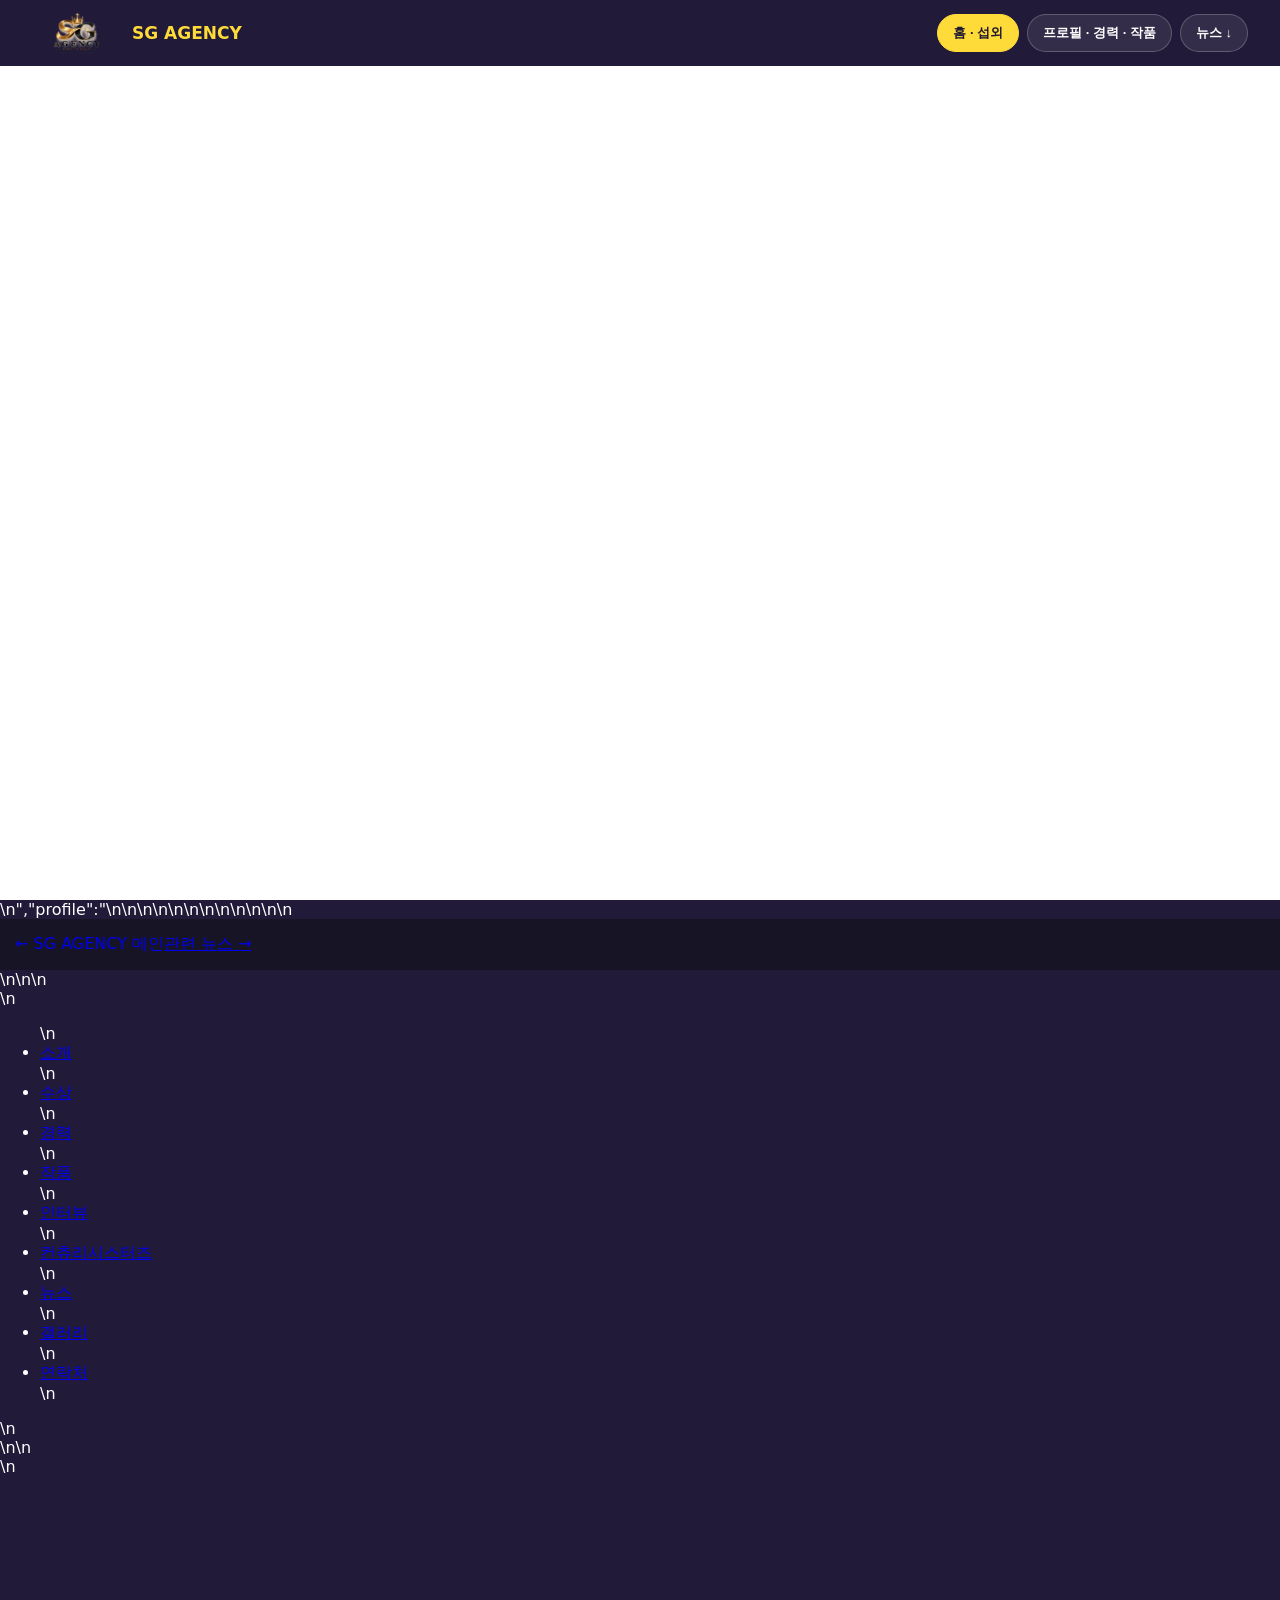
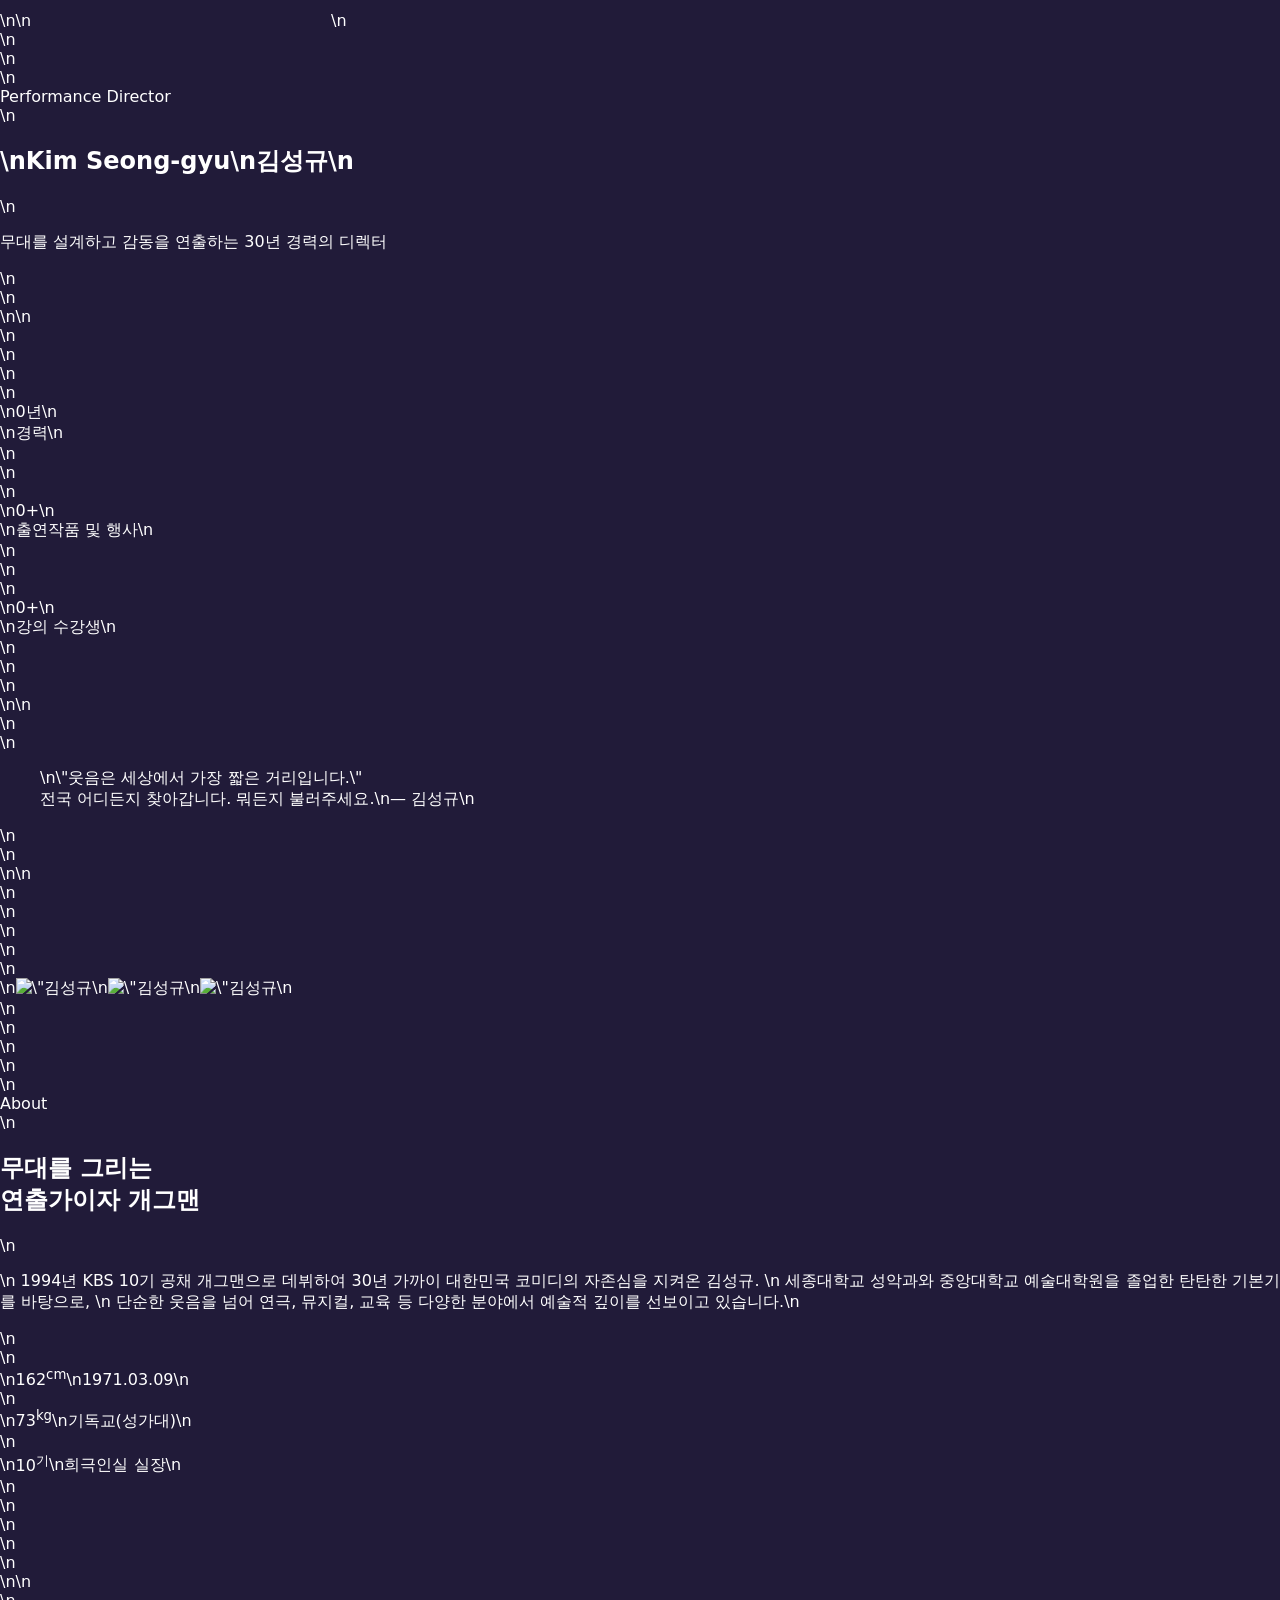
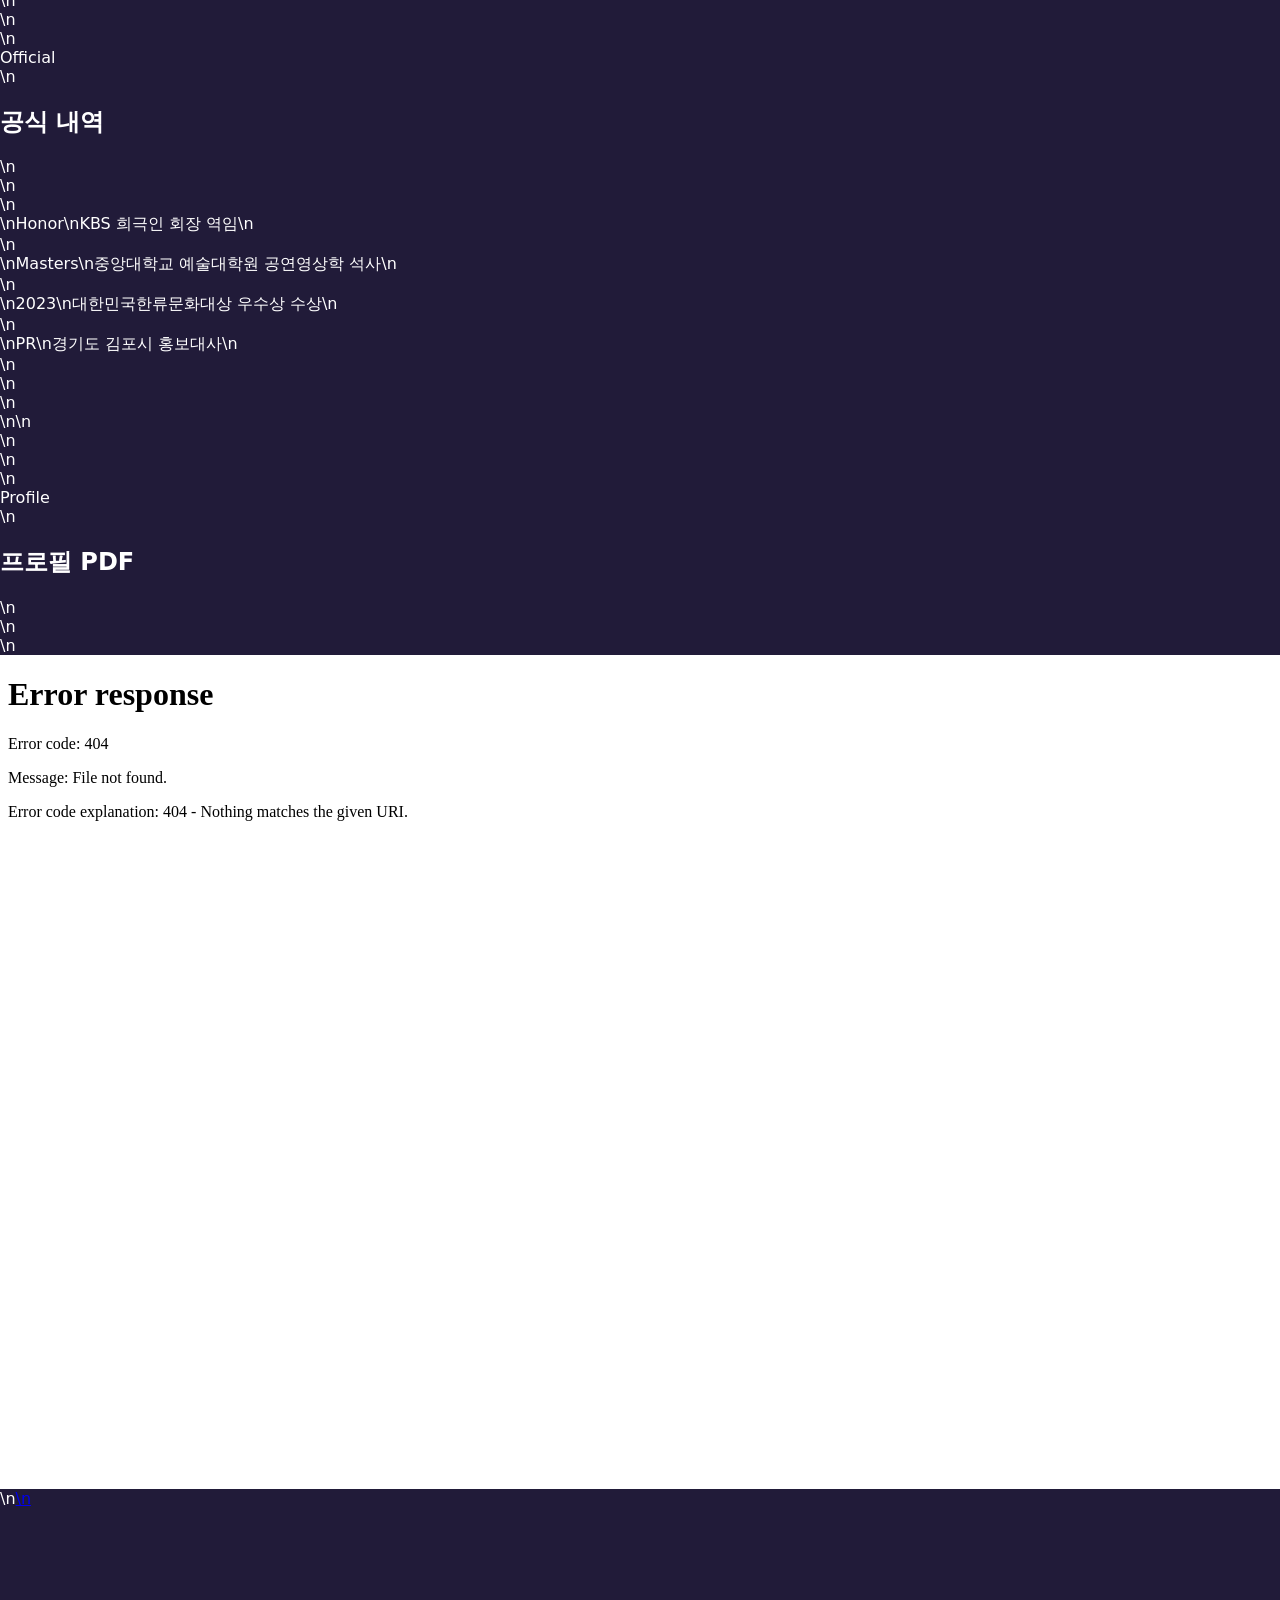
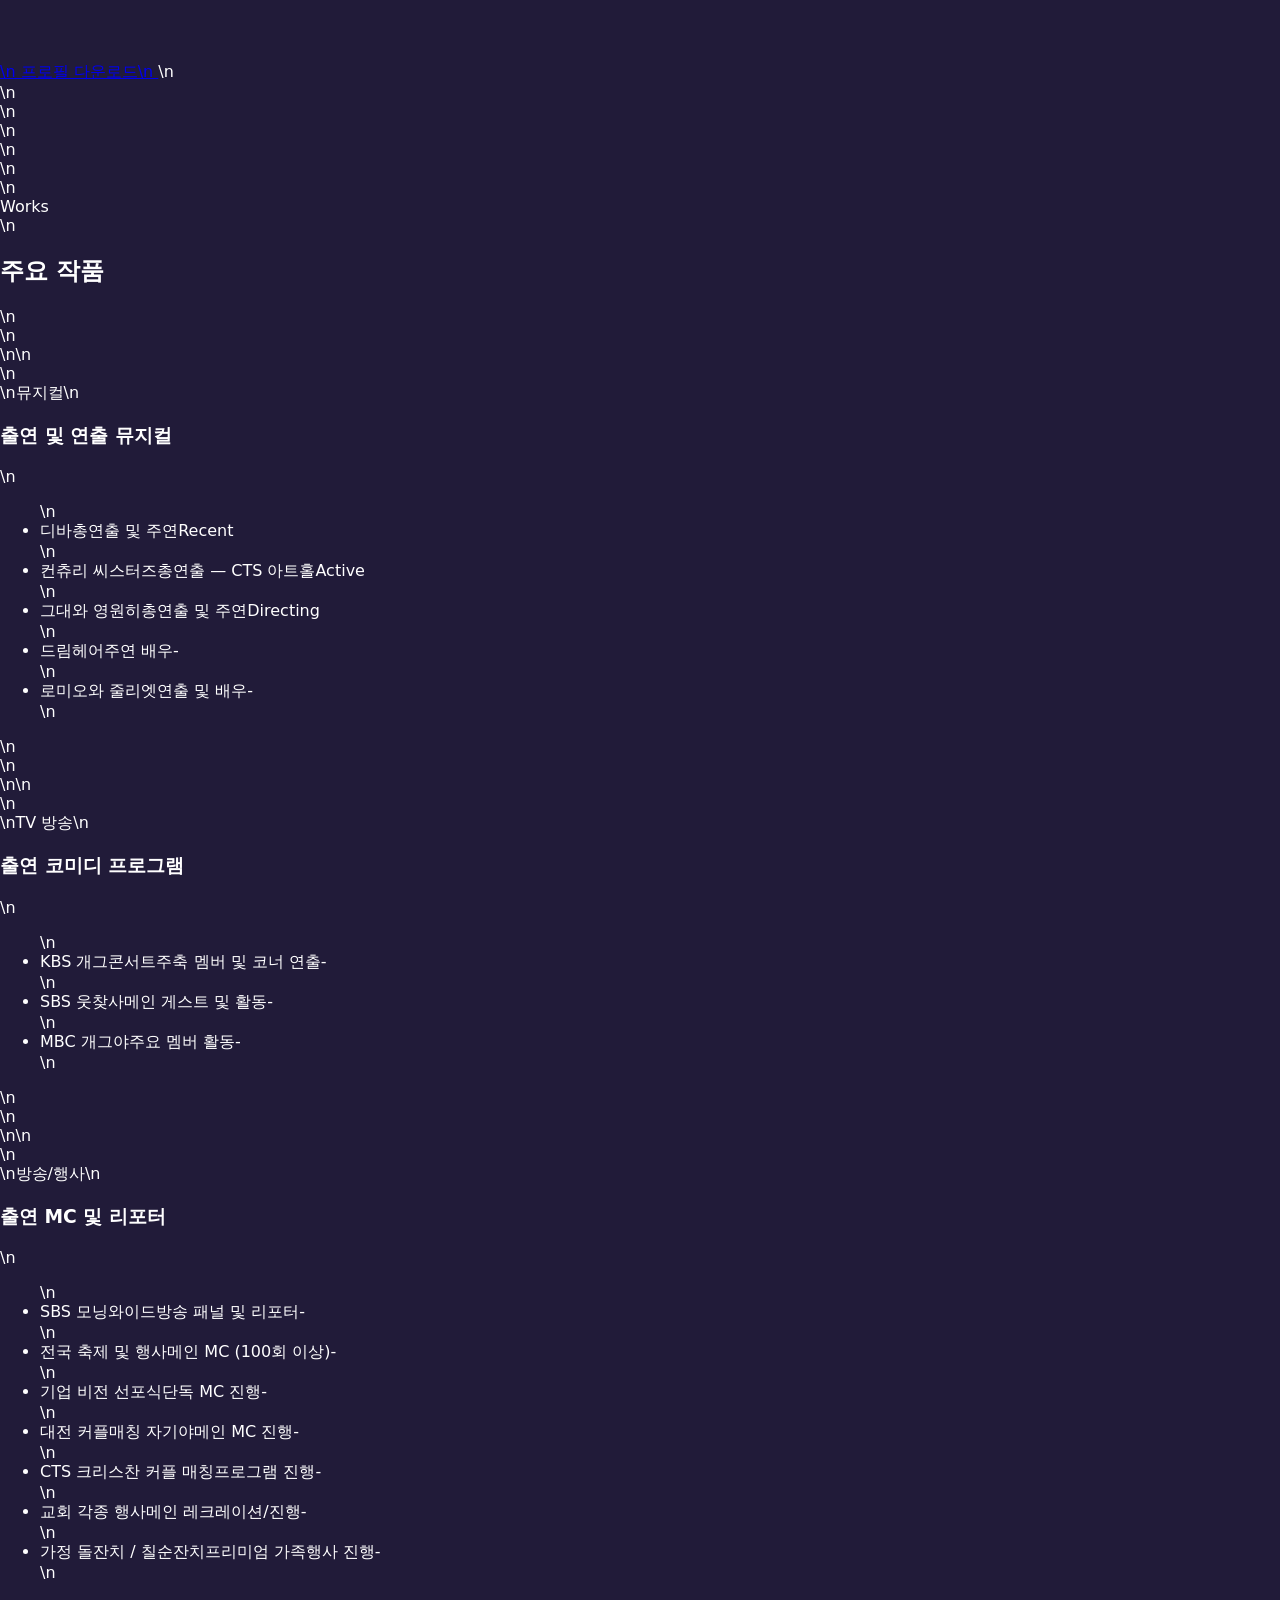
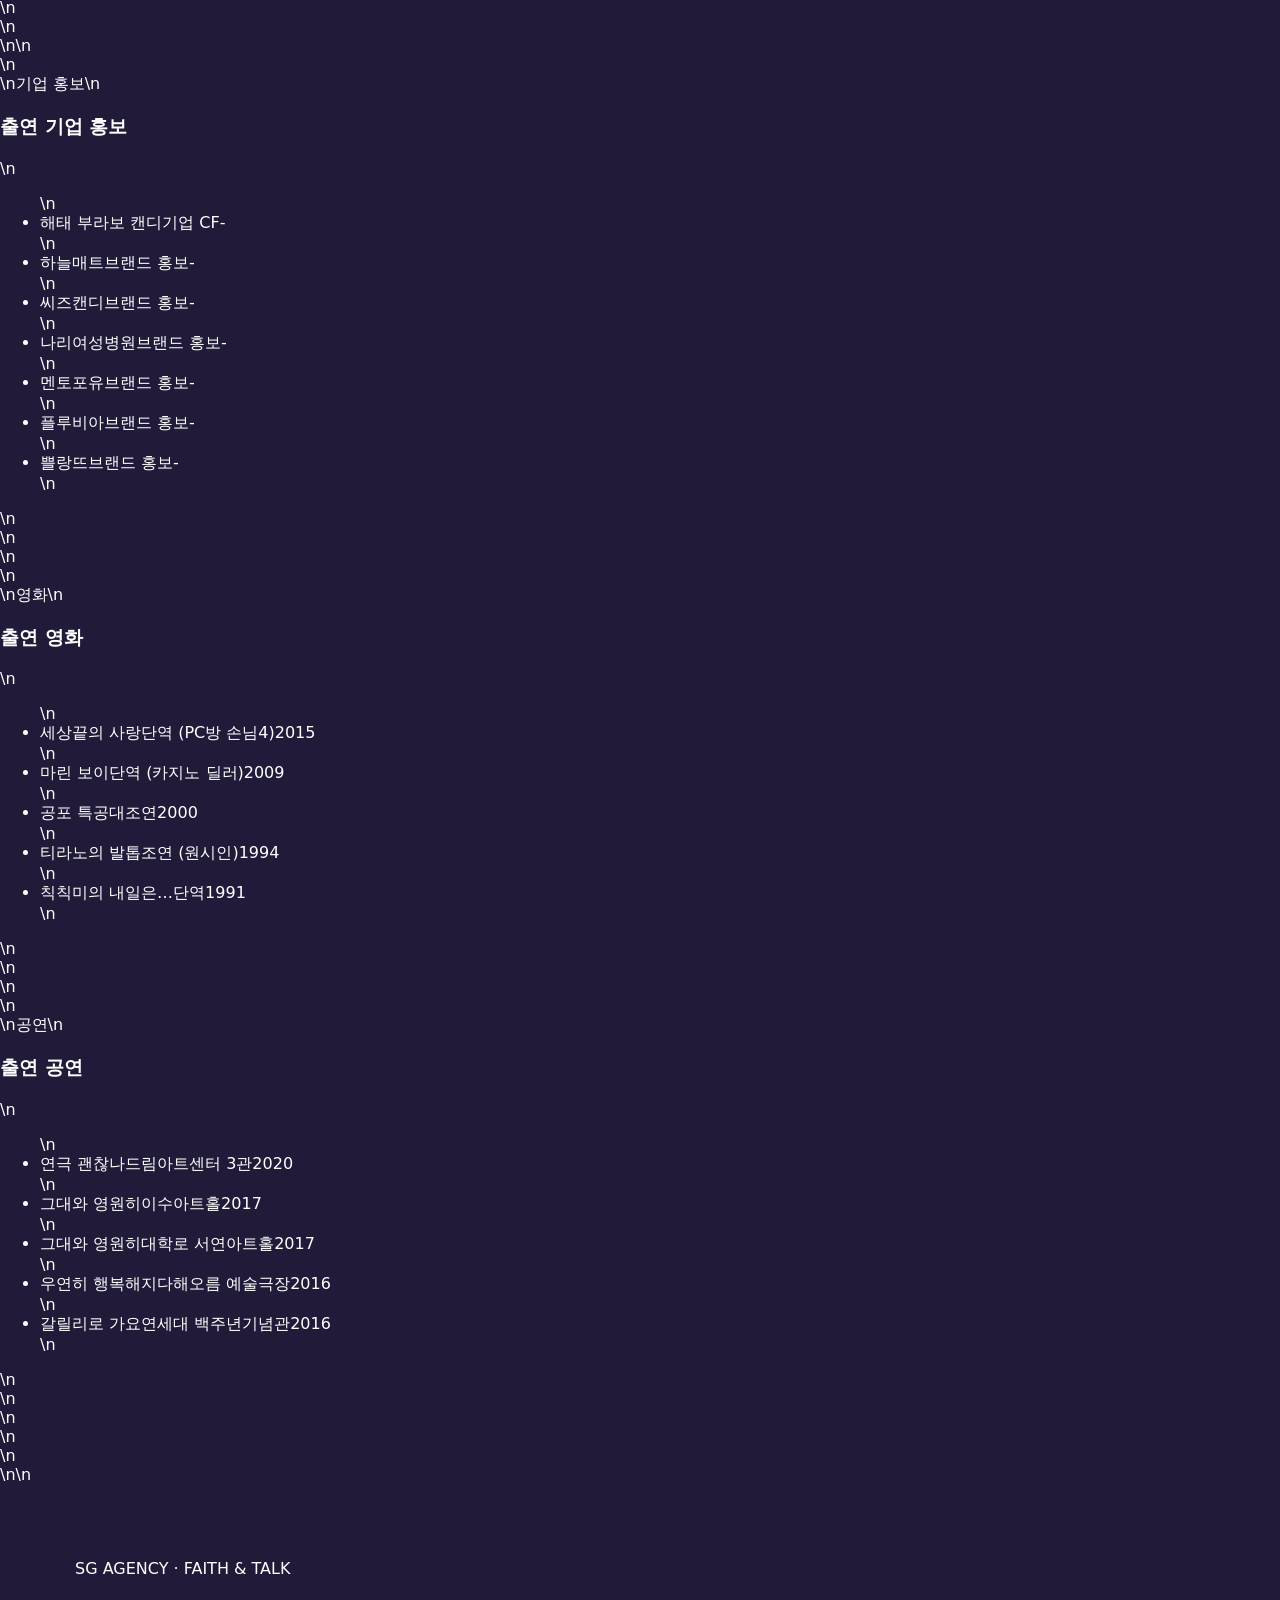
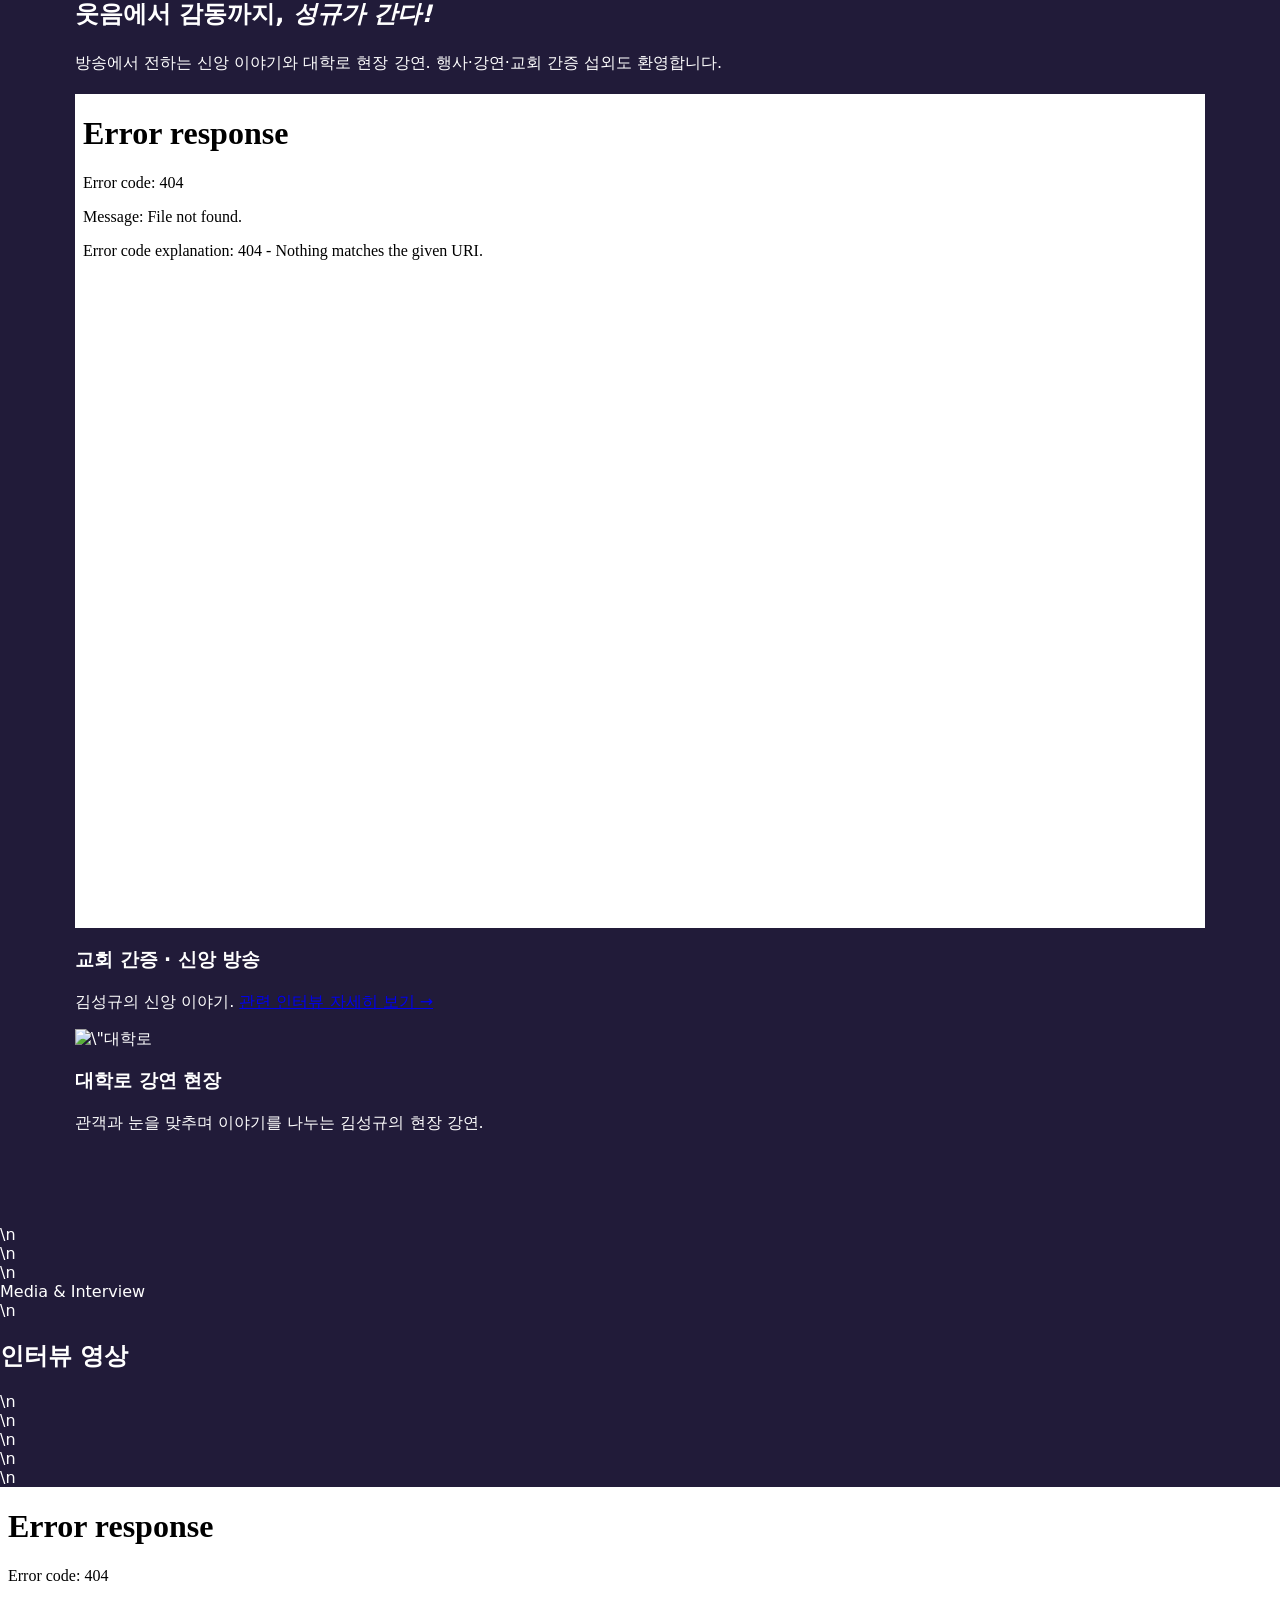
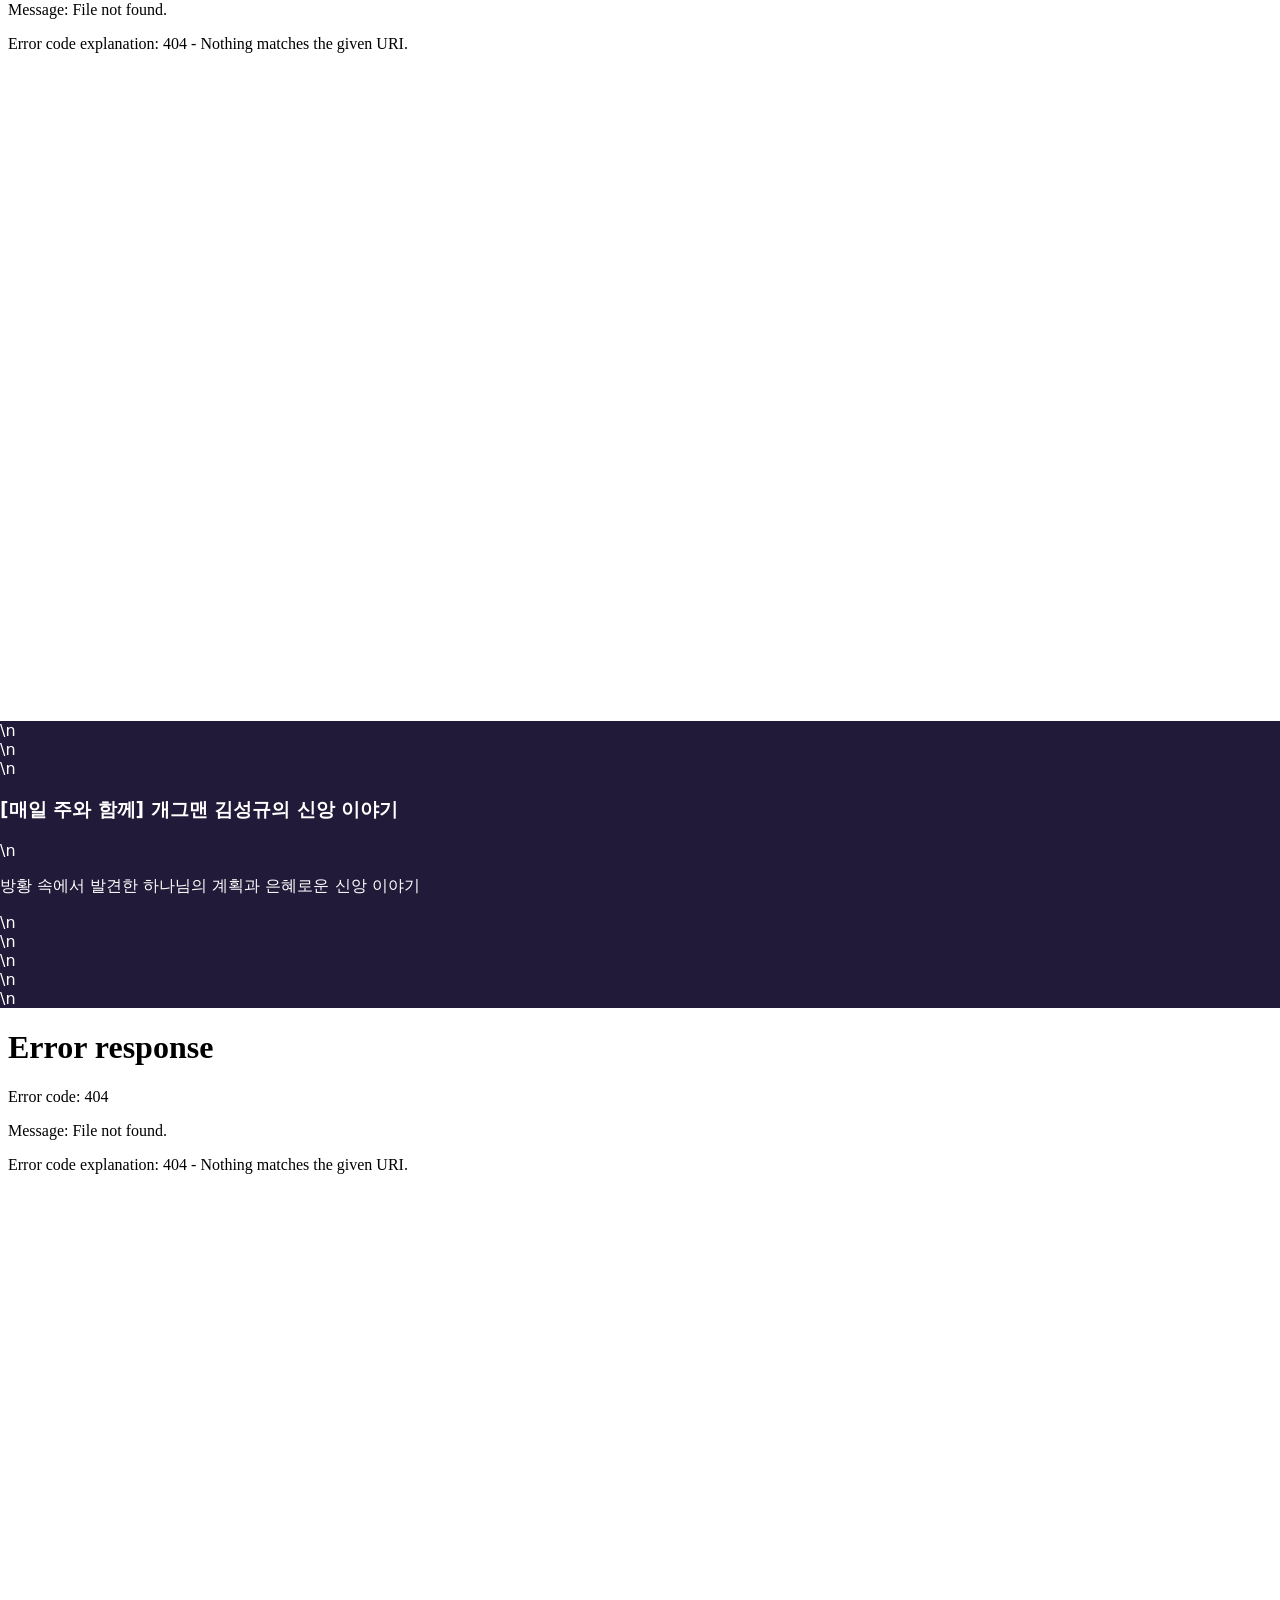
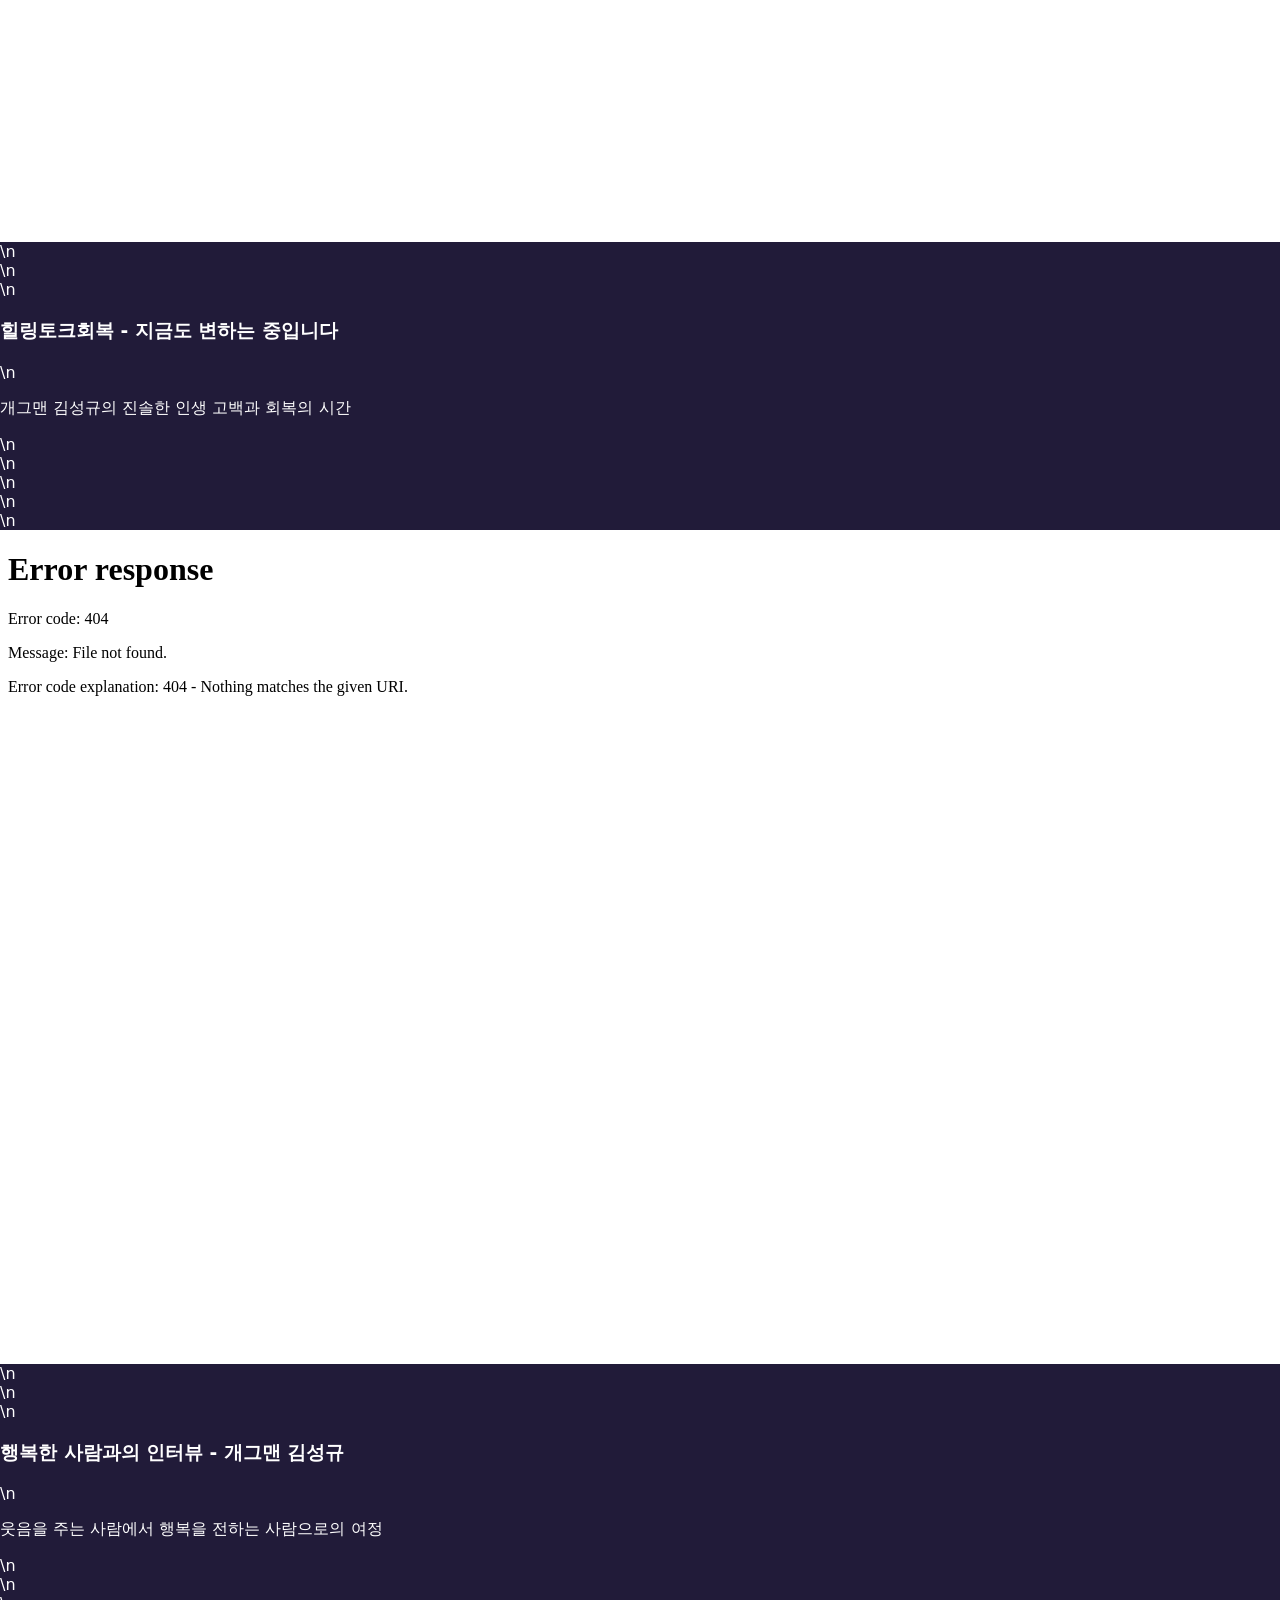
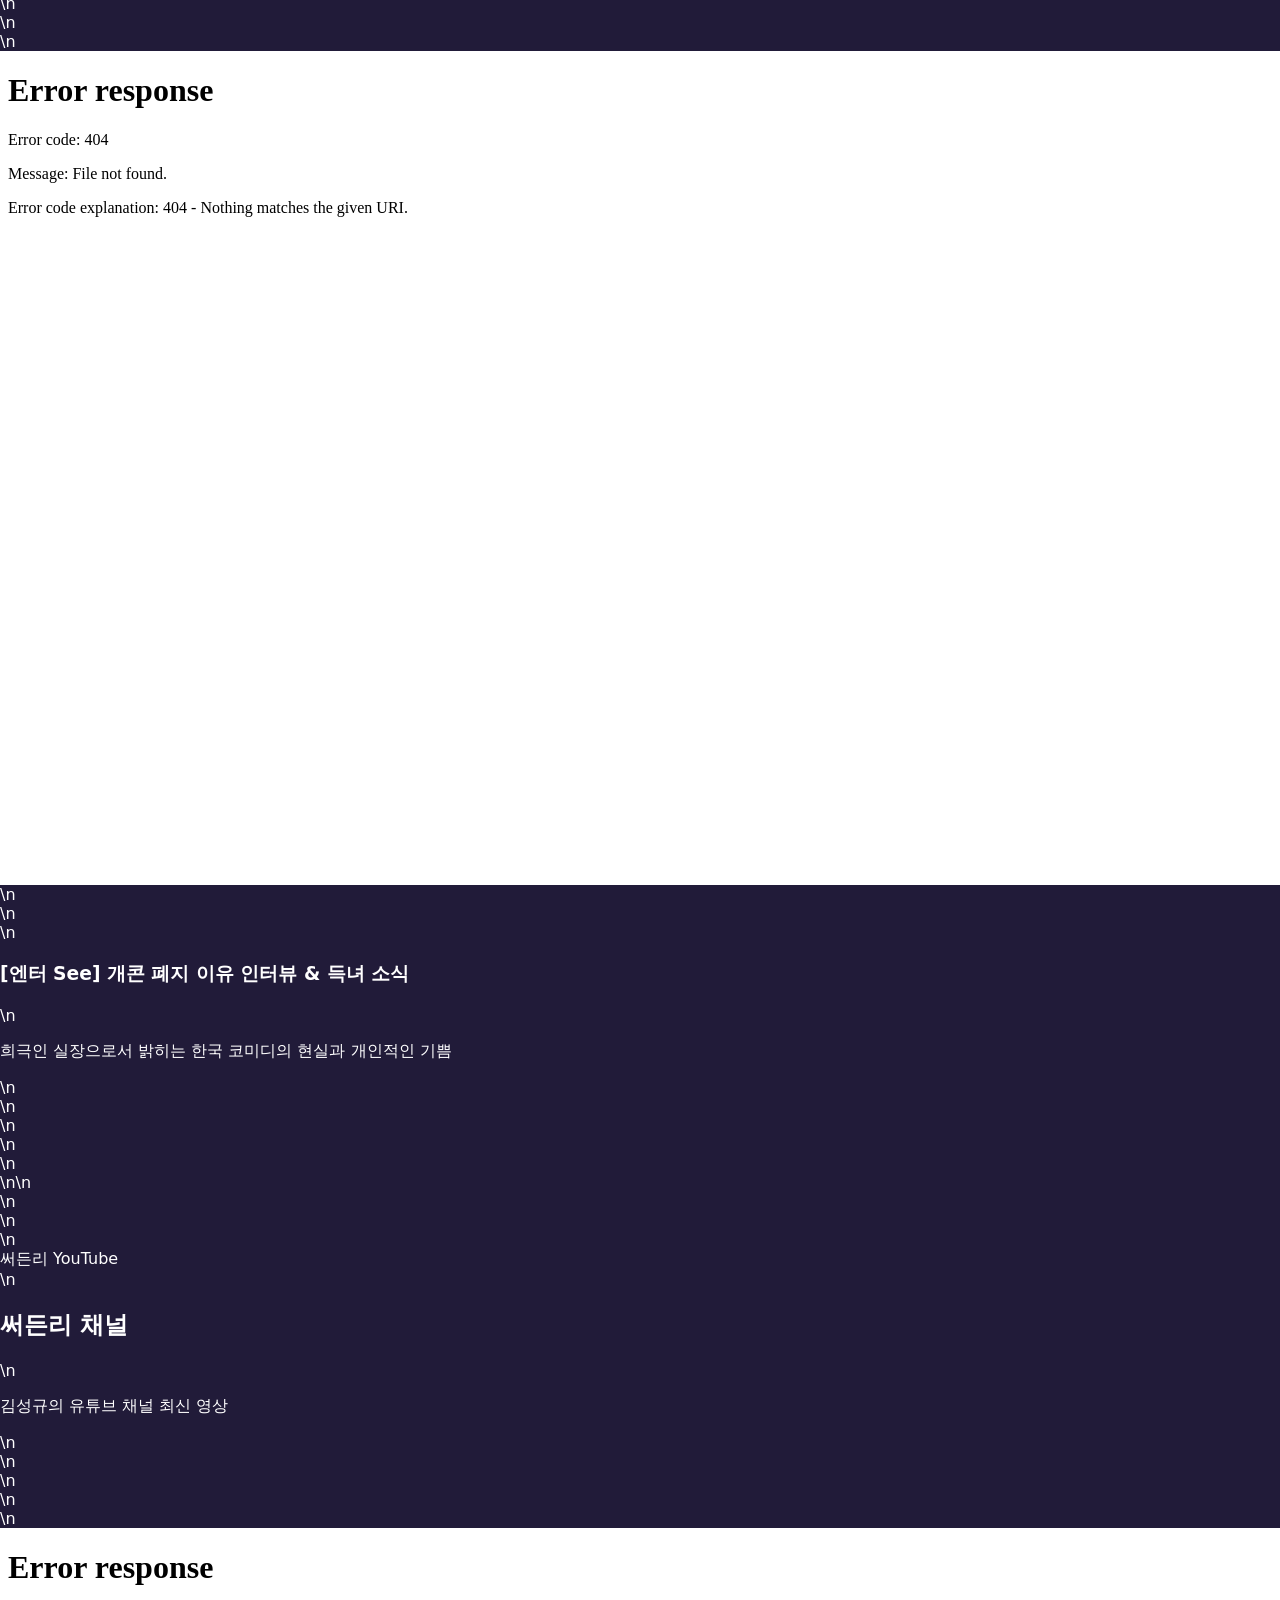
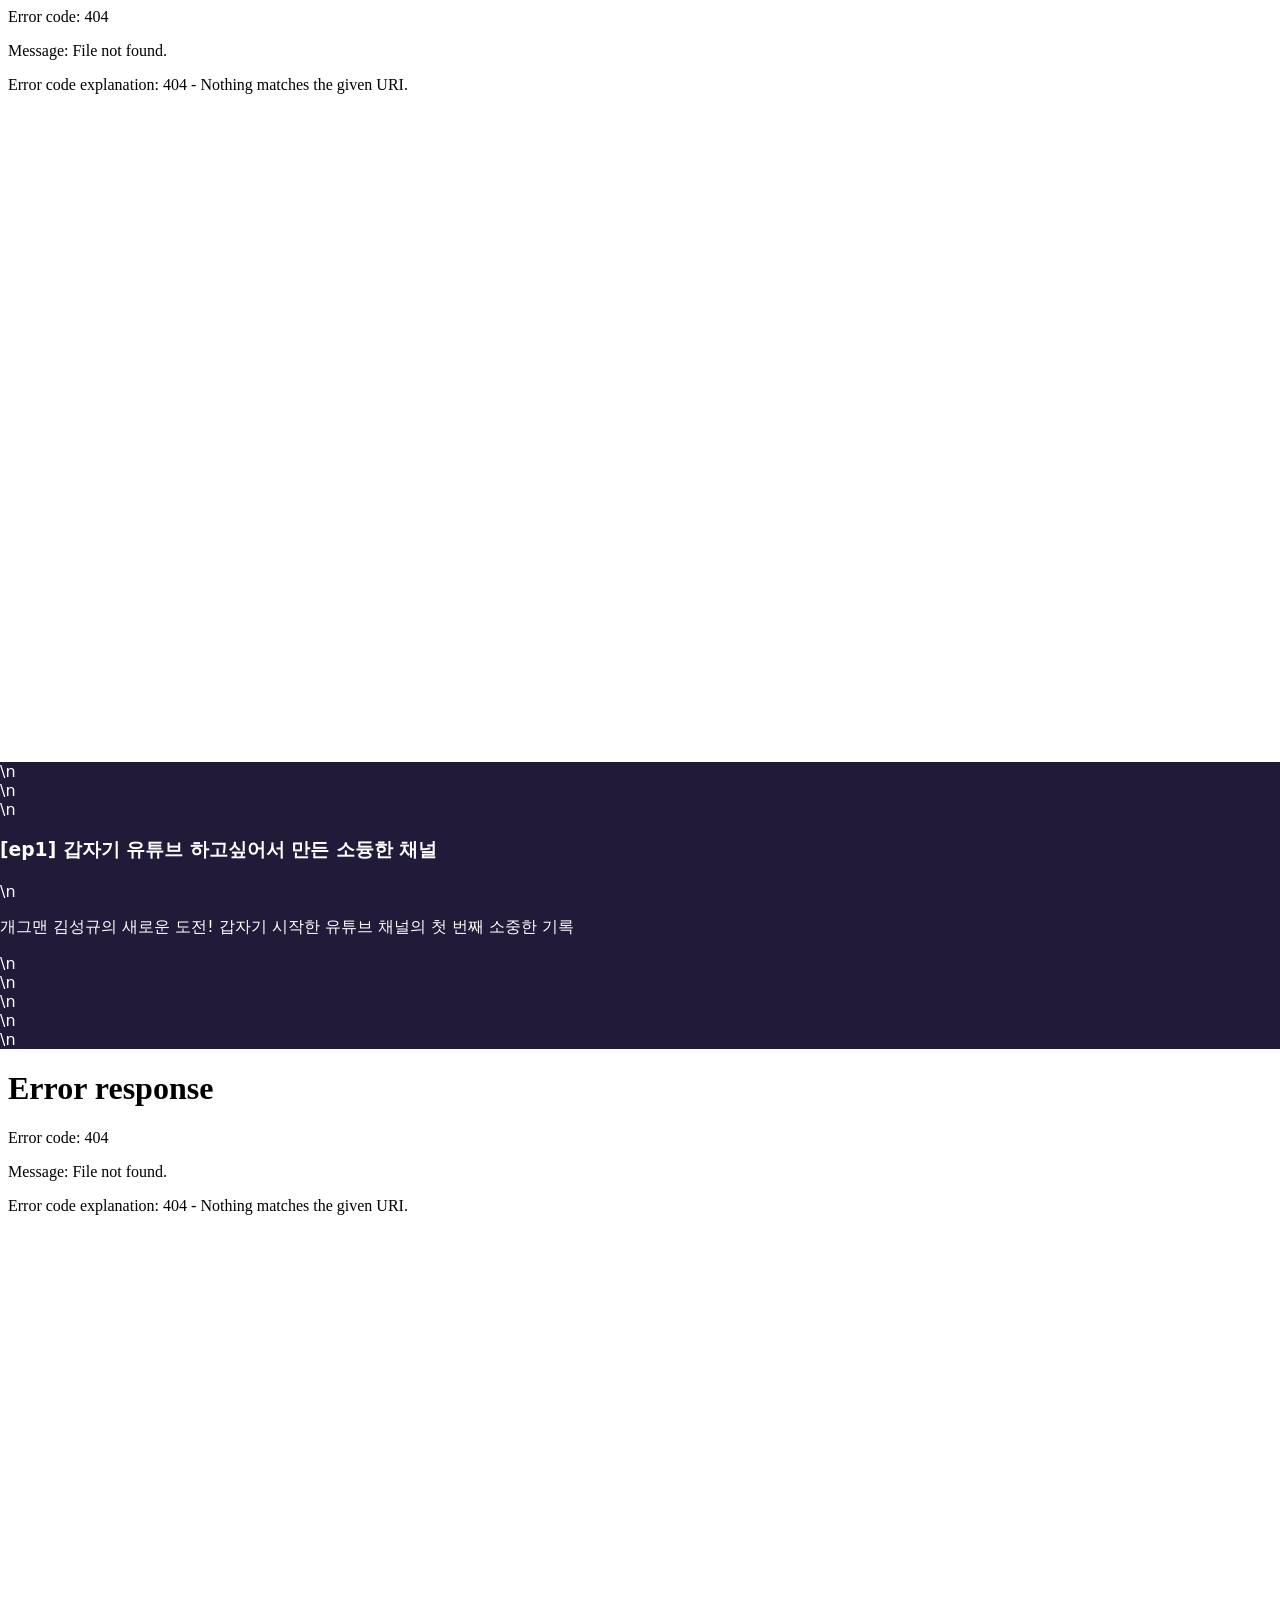
==== commit 27995d22: "Deploy SG Agency homepage with expanded profile, SG logo and home news" ====
--- a/index.html
+++ b/index.html
@@ -1,561 +1,3 @@
-<!DOCTYPE html>
-<html lang="ko">
-<head>
-  <meta charset="UTF-8" />
-  <meta name="viewport" content="width=device-width, initial-scale=1.0" />
-  <title>김성규 — 공연 연출가</title>
-  <link rel="preconnect" href="https://fonts.googleapis.com" />
-  <link rel="preconnect" href="https://fonts.gstatic.com" crossorigin />
-  <link href="https://fonts.googleapis.com/css2?family=Nanum+Brush+Script&family=Noto+Sans+KR:wght@300;400;500;700;900&family=SF+Pro+Display:wght@300;400;600&display=swap" rel="stylesheet" />
-  <link rel="stylesheet" href="style.css" />
-</head>
-<body>
-
-  <!-- NAV -->
-  <nav class="nav" id="nav">
-    <div class="nav-inner">
-      <a href="#" class="nav-logo">KSK</a>
-      <ul class="nav-links">
-        <li><a href="#about">소개</a></li>
-        <li><a href="#awards">수상</a></li>
-        <li><a href="#career">경력</a></li>
-        <li><a href="#works">작품</a></li>
-        <li><a href="#interview">인터뷰</a></li>
-        <li><a href="#production">컨츄리시스터즈</a></li>
-        <li><a href="#news">뉴스</a></li>
-        <li><a href="#gallery">갤러리</a></li>
-        <li><a href="#contact">연락처</a></li>
-      </ul>
-      <button class="nav-menu" id="menuBtn" aria-label="메뉴">
-        <span></span><span></span><span></span>
-      </button>
-    </div>
-  </nav>
-
-  <!-- MOBILE MENU -->
-  <div class="mobile-menu" id="mobileMenu">
-    <ul>
-      <li><a href="#about" class="mobile-link">소개</a></li>
-      <li><a href="#awards" class="mobile-link">수상</a></li>
-      <li><a href="#career" class="mobile-link">경력</a></li>
-      <li><a href="#works" class="mobile-link">작품</a></li>
-      <li><a href="#interview" class="mobile-link">인터뷰</a></li>
-      <li><a href="#production" class="mobile-link">컨츄리시스터즈</a></li>
-      <li><a href="#news" class="mobile-link">뉴스</a></li>
-      <li><a href="#gallery" class="mobile-link">갤러리</a></li>
-      <li><a href="#contact" class="mobile-link">연락처</a></li>
-    </ul>
-  </div>
-
-  <!-- HERO -->
-  <section class="hero" id="hero">
-    <div class="hero-video-wrap">
-      <!-- Premium abstract silver/light video background -->
-      <video autoplay muted loop playsinline class="hero-video">
-        <source src="https://player.vimeo.com/external/494441551.sd.mp4?s=330d07297e682d33452f3607f2324dc23a9d9e41&profile_id=165&oauth2_token_id=57447761" type="video/mp4">
-      </video>
-      <div class="hero-overlay"></div>
-    </div>
-    <div class="hero-content">
-      <div class="hero-badge reveal">Performance Director</div>
-      <h1 class="hero-title reveal">
-        <span class="hero-name-en">Kim Seong-gyu</span>
-        <span class="hero-name-kr signature-writing">김성규</span>
-      </h1>
-      <p class="hero-sub reveal">무대를 설계하고 감동을 연출하는 30년 경력의 디렉터</p>
-
-    </div>
-
-  </section>
-
-  <!-- STATS -->
-  <section class="stats-section">
-    <div class="container">
-      <div class="stats-row">
-        <div class="stats-item reveal">
-          <div class="stats-num-wrap">
-            <span class="stats-num" data-target="32">0</span><span class="stats-unit">년</span>
-          </div>
-          <span class="stats-label">경력</span>
-        </div>
-        <div class="stats-divider"></div>
-        <div class="stats-item reveal">
-          <div class="stats-num-wrap">
-            <span class="stats-num" data-target="100">0</span><span class="stats-unit">+</span>
-          </div>
-          <span class="stats-label">출연작품 및 행사</span>
-        </div>
-        <div class="stats-divider"></div>
-        <div class="stats-item reveal">
-          <div class="stats-num-wrap">
-            <span class="stats-num" data-target="5000">0</span><span class="stats-unit">+</span>
-          </div>
-          <span class="stats-label">강의 수강생</span>
-        </div>
-      </div>
-    </div>
-  </section>
-
-  <!-- QUOTE -->
-  <section class="quote-section">
-    <div class="container">
-      <blockquote class="main-quote">
-        <span class="mq-text">"웃음은 세상에서 가장 짧은 거리입니다."<br>전국 어디든지 찾아갑니다. 뭐든지 불러주세요.</span>
-        <span class="mq-author">— 김성규</span>
-      </blockquote>
-    </div>
-  </section>
-
-  <!-- ABOUT -->
-  <section class="about" id="about">
-    <div class="container">
-      <div class="about-grid">
-        <div class="about-image-wrap reveal-left">
-          <div class="about-image">
-            <div class="about-image-inner profile-slider">
-              <img src="images/KakaoTalk_20260419_234858977.jpg" alt="김성규 프로필 1" class="profile-img active">
-              <img src="images/KakaoTalk_20260419_234857640.jpg" alt="김성규 프로필 2" class="profile-img">
-              <img src="images/KakaoTalk_20260419_234900620.jpg" alt="김성규 프로필 3" class="profile-img">
-            </div>
-          </div>
-          <div class="about-image-deco"></div>
-        </div>
-        <div class="about-text reveal-right">
-          <div class="section-label">About</div>
-          <h2 class="section-title">무대를 그리는<br />연출가이자 개그맨</h2>
-          <p class="about-desc">
-            1994년 KBS 10기 공채 개그맨으로 데뷔하여 30년 가까이 대한민국 코미디의 자존심을 지켜온 김성규. 
-            세종대학교 성악과와 중앙대학교 예술대학원을 졸업한 탄탄한 기본기를 바탕으로, 
-            단순한 웃음을 넘어 연극, 뮤지컬, 교육 등 다양한 분야에서 예술적 깊이를 선보이고 있습니다.
-          </p>
-          <div class="about-stats">
-            <div class="stat">
-              <span class="stat-num">162<sup>cm</sup></span>
-              <span class="stat-label">1971.03.09</span>
-            </div>
-            <div class="stat">
-              <span class="stat-num">73<sup>kg</sup></span>
-              <span class="stat-label">기독교(성가대)</span>
-            </div>
-            <div class="stat">
-              <span class="stat-num">10<sup>기</sup></span>
-              <span class="stat-label">희극인실 실장</span>
-            </div>
-          </div>
-        </div>
-      </div>
-    </div>
-  </section>
-
-  <!-- AWARDS -->
-  <section class="awards" id="awards">
-    <div class="container">
-      <div class="section-header reveal">
-        <div class="section-label">Official</div>
-        <h2 class="section-title">공식 내역</h2>
-      </div>
-      <div class="awards-list">
-        <div class="award-item reveal">
-          <span class="award-year">Honor</span>
-          <span class="award-name">KBS 희극인 회장 역임</span>
-        </div>
-        <div class="award-item reveal">
-          <span class="award-year">Masters</span>
-          <span class="award-name">중앙대학교 예술대학원 공연영상학 석사</span>
-        </div>
-        <div class="award-item reveal">
-          <span class="award-year">2023</span>
-          <span class="award-name">대한민국한류문화대상 우수상 수상</span>
-        </div>
-        <div class="award-item reveal">
-          <span class="award-year">PR</span>
-          <span class="award-name">경기도 김포시 홍보대사</span>
-        </div>
-      </div>
-    </div>
-  </section>
-
-
-
-  <!-- PROFILE PDF -->
-  <section class="profile-pdf-section">
-    <div class="container">
-      <div class="section-header reveal">
-        <div class="section-label">Profile</div>
-        <h2 class="section-title">프로필 PDF</h2>
-      </div>
-      <div class="pdf-wrap reveal">
-        <iframe
-          src="images/2024_김성규 프로필 수정3-2.pdf"
-          class="pdf-viewer"
-          title="김성규 프로필 PDF"
-        ></iframe>
-        <a
-          href="images/2024_김성규 프로필 수정3-2.pdf"
-          download="김성규_프로필.pdf"
-          class="btn-primary pdf-download-btn"
-        >
-          <svg viewBox="0 0 24 24" fill="none" stroke="currentColor" stroke-width="2" stroke-linecap="round" stroke-linejoin="round" width="18" height="18"><path d="M21 15v4a2 2 0 0 1-2 2H5a2 2 0 0 1-2-2v-4"/><polyline points="7 10 12 15 17 10"/><line x1="12" y1="15" x2="12" y2="3"/></svg>
-          프로필 다운로드
-        </a>
-      </div>
-    </div>
-  </section>
-
-  <section class="works" id="works">
-    <div class="container">
-      <div class="section-header reveal">
-        <div class="section-label">Works</div>
-        <h2 class="section-title">주요 작품</h2>
-      </div>
-      <div class="works-grid">
-        <!-- 출연 뮤지컬 -->
-        <div class="work-card work-card--list reveal">
-          <div class="work-info">
-            <span class="work-tag">뮤지컬</span>
-            <h3>출연 및 연출 뮤지컬</h3>
-            <ul class="work-list">
-              <li><span class="wl-title">디바</span><span class="wl-role">총연출 및 주연</span><span class="wl-year">Recent</span></li>
-              <li><span class="wl-title">컨츄리 씨스터즈</span><span class="wl-role">총연출 — CTS 아트홀</span><span class="wl-year">Active</span></li>
-              <li><span class="wl-title">그대와 영원히</span><span class="wl-role">총연출 및 주연</span><span class="wl-year">Directing</span></li>
-              <li><span class="wl-title">드림헤어</span><span class="wl-role">주연 배우</span><span class="wl-year">-</span></li>
-              <li><span class="wl-title">로미오와 줄리엣</span><span class="wl-role">연출 및 배우</span><span class="wl-year">-</span></li>
-            </ul>
-          </div>
-        </div>
-
-        <!-- 출연 코미디프로그램 -->
-        <div class="work-card work-card--list reveal">
-          <div class="work-info">
-            <span class="work-tag">TV 방송</span>
-            <h3>출연 코미디 프로그램</h3>
-            <ul class="work-list">
-              <li><span class="wl-title">KBS 개그콘서트</span><span class="wl-role">주축 멤버 및 코너 연출</span><span class="wl-year">-</span></li>
-              <li><span class="wl-title">SBS 웃찾사</span><span class="wl-role">메인 게스트 및 활동</span><span class="wl-year">-</span></li>
-              <li><span class="wl-title">MBC 개그야</span><span class="wl-role">주요 멤버 활동</span><span class="wl-year">-</span></li>
-            </ul>
-          </div>
-        </div>
-
-        <!-- 출연 MC/리포터 -->
-        <div class="work-card work-card--list reveal">
-          <div class="work-info">
-            <span class="work-tag">방송/행사</span>
-            <h3>출연 MC 및 리포터</h3>
-            <ul class="work-list">
-              <li><span class="wl-title">SBS 모닝와이드</span><span class="wl-role">방송 패널 및 리포터</span><span class="wl-year">-</span></li>
-              <li><span class="wl-title">전국 축제 및 행사</span><span class="wl-role">메인 MC (100회 이상)</span><span class="wl-year">-</span></li>
-              <li><span class="wl-title">기업 비전 선포식</span><span class="wl-role">단독 MC 진행</span><span class="wl-year">-</span></li>
-              <li><span class="wl-title">대전 커플매칭 자기야</span><span class="wl-role">메인 MC 진행</span><span class="wl-year">-</span></li>
-              <li><span class="wl-title">CTS 크리스찬 커플 매칭</span><span class="wl-role">프로그램 진행</span><span class="wl-year">-</span></li>
-              <li><span class="wl-title">교회 각종 행사</span><span class="wl-role">메인 레크레이션/진행</span><span class="wl-year">-</span></li>
-              <li><span class="wl-title">가정 돌잔치 / 칠순잔치</span><span class="wl-role">프리미엄 가족행사 진행</span><span class="wl-year">-</span></li>
-            </ul>
-          </div>
-        </div>
-
-        <!-- 출연 기업 홍보 -->
-        <div class="work-card work-card--list reveal">
-          <div class="work-info">
-            <span class="work-tag">기업 홍보</span>
-            <h3>출연 기업 홍보</h3>
-            <ul class="work-list">
-              <li><span class="wl-title">해태 부라보 캔디</span><span class="wl-role">기업 CF</span><span class="wl-year">-</span></li>
-              <li><span class="wl-title">하늘매트</span><span class="wl-role">브랜드 홍보</span><span class="wl-year">-</span></li>
-              <li><span class="wl-title">씨즈캔디</span><span class="wl-role">브랜드 홍보</span><span class="wl-year">-</span></li>
-              <li><span class="wl-title">나리여성병원</span><span class="wl-role">브랜드 홍보</span><span class="wl-year">-</span></li>
-              <li><span class="wl-title">멘토포유</span><span class="wl-role">브랜드 홍보</span><span class="wl-year">-</span></li>
-              <li><span class="wl-title">플루비아</span><span class="wl-role">브랜드 홍보</span><span class="wl-year">-</span></li>
-              <li><span class="wl-title">쁠랑뜨</span><span class="wl-role">브랜드 홍보</span><span class="wl-year">-</span></li>
-            </ul>
-          </div>
-        </div>
-
-        <div class="work-card work-card--list reveal">
-          <div class="work-info">
-            <span class="work-tag">영화</span>
-            <h3>출연 영화</h3>
-            <ul class="work-list">
-              <li><span class="wl-title">세상끝의 사랑</span><span class="wl-role">단역 (PC방 손님4)</span><span class="wl-year">2015</span></li>
-              <li><span class="wl-title">마린 보이</span><span class="wl-role">단역 (카지노 딜러)</span><span class="wl-year">2009</span></li>
-              <li><span class="wl-title">공포 특공대</span><span class="wl-role">조연</span><span class="wl-year">2000</span></li>
-              <li><span class="wl-title">티라노의 발톱</span><span class="wl-role">조연 (원시인)</span><span class="wl-year">1994</span></li>
-              <li><span class="wl-title">칙칙미의 내일은…</span><span class="wl-role">단역</span><span class="wl-year">1991</span></li>
-            </ul>
-          </div>
-        </div>
-        <div class="work-card work-card--list reveal">
-          <div class="work-info">
-            <span class="work-tag">공연</span>
-            <h3>출연 공연</h3>
-            <ul class="work-list">
-              <li><span class="wl-title">연극 괜찮나</span><span class="wl-role">드림아트센터 3관</span><span class="wl-year">2020</span></li>
-              <li><span class="wl-title">그대와 영원히</span><span class="wl-role">이수아트홀</span><span class="wl-year">2017</span></li>
-              <li><span class="wl-title">그대와 영원히</span><span class="wl-role">대학로 서연아트홀</span><span class="wl-year">2017</span></li>
-              <li><span class="wl-title">우연히 행복해지다</span><span class="wl-role">해오름 예술극장</span><span class="wl-year">2016</span></li>
-              <li><span class="wl-title">갈릴리로 가요</span><span class="wl-role">연세대 백주년기념관</span><span class="wl-year">2016</span></li>
-            </ul>
-          </div>
-        </div>
-      </div>
-    </div>
-  </section>
-
-
-  <!-- INTERVIEW -->
-  <section class="interview" id="interview">
-    <div class="container">
-      <div class="section-header reveal">
-        <div class="section-label">Media & Interview</div>
-        <h2 class="section-title">인터뷰 영상</h2>
-      </div>
-      <div class="video-grid">
-        <div class="video-card reveal">
-          <div class="video-wrap">
-            <iframe src="https://www.youtube.com/embed/tYiLOTONFu4" title="개그맨 김성규의 신앙 이야기" frameborder="0" allow="accelerometer; autoplay; clipboard-write; encrypted-media; gyroscope; picture-in-picture" allowfullscreen></iframe>
-          </div>
-          <div class="video-info">
-            <h3>[매일 주와 함께] 개그맨 김성규의 신앙 이야기</h3>
-            <p>방황 속에서 발견한 하나님의 계획과 은혜로운 신앙 이야기</p>
-          </div>
-        </div>
-        <div class="video-card reveal">
-          <div class="video-wrap">
-            <iframe src="https://www.youtube.com/embed/b0-XDAL-Bn8" title="힐링토크회복 - 지금도 변하는 중입니다" frameborder="0" allow="accelerometer; autoplay; clipboard-write; encrypted-media; gyroscope; picture-in-picture" allowfullscreen></iframe>
-          </div>
-          <div class="video-info">
-            <h3>힐링토크회복 - 지금도 변하는 중입니다</h3>
-            <p>개그맨 김성규의 진솔한 인생 고백과 회복의 시간</p>
-          </div>
-        </div>
-        <div class="video-card reveal">
-          <div class="video-wrap">
-            <iframe src="https://www.youtube.com/embed/qTYOUPjD01E" title="행복한 사람과의 인터뷰" frameborder="0" allow="accelerometer; autoplay; clipboard-write; encrypted-media; gyroscope; picture-in-picture" allowfullscreen></iframe>
-          </div>
-          <div class="video-info">
-            <h3>행복한 사람과의 인터뷰 - 개그맨 김성규</h3>
-            <p>웃음을 주는 사람에서 행복을 전하는 사람으로의 여정</p>
-          </div>
-        </div>
-        <div class="video-card reveal">
-          <div class="video-wrap">
-            <iframe src="https://www.youtube.com/embed/DLM0Pp9CyFg" title="KBS 개콘 폐지 이유 인터뷰" frameborder="0" allow="accelerometer; autoplay; clipboard-write; encrypted-media; gyroscope; picture-in-picture" allowfullscreen></iframe>
-          </div>
-          <div class="video-info">
-            <h3>[엔터 See] 개콘 폐지 이유 인터뷰 & 득녀 소식</h3>
-            <p>희극인 실장으로서 밝히는 한국 코미디의 현실과 개인적인 기쁨</p>
-          </div>
-        </div>
-      </div>
-    </div>
-  </section>
-
-  <!-- SUDDENLY YOUTUBE -->
-  <section class="suddenly-yt" id="suddenly">
-    <div class="container">
-      <div class="section-header reveal">
-        <div class="section-label">써든리 YouTube</div>
-        <h2 class="section-title">써든리 채널</h2>
-        <p class="section-subtitle">김성규의 유튜브 채널 최신 영상</p>
-      </div>
-      <div class="video-grid" id="suddenlyGrid">
-        <div class="video-card reveal">
-          <div class="video-wrap">
-            <iframe src="https://www.youtube.com/embed/yRfhmXiAFYs" title="[ep1] 갑자기 유튜브 하고싶어서 만든 소듕한 채널" frameborder="0" allow="accelerometer; autoplay; clipboard-write; encrypted-media; gyroscope; picture-in-picture" allowfullscreen></iframe>
-          </div>
-          <div class="video-info">
-            <h3>[ep1] 갑자기 유튜브 하고싶어서 만든 소듕한 채널</h3>
-            <p>개그맨 김성규의 새로운 도전! 갑자기 시작한 유튜브 채널의 첫 번째 소중한 기록</p>
-          </div>
-        </div>
-        <div class="video-card reveal">
-          <div class="video-wrap">
-            <iframe src="https://www.youtube.com/embed/Sium-qu9dcM" title="[ep2] 김준호 김지민 초호화 결혼식장 근데 아빠가 김대희?!" frameborder="0" allow="accelerometer; autoplay; clipboard-write; encrypted-media; gyroscope; picture-in-picture" allowfullscreen></iframe>
-          </div>
-          <div class="video-info">
-            <h3>[ep2] 김준호 김지민 초호화 결혼식장 근데 아빠가 김대희?!</h3>
-            <p>김준호 & 김지민 커플의 결혼식장 투어? 그리고 반전의 아빠 김대희 등장!</p>
-          </div>
-        </div>
-        <div class="video-card reveal">
-          <div class="video-wrap">
-            <iframe src="https://www.youtube.com/embed/ICuelJ6C-54" title="[ep3] 내마음대로 집공개! 근데 우리집에 수상한 여자 사진이?!" frameborder="0" allow="accelerometer; autoplay; clipboard-write; encrypted-media; gyroscope; picture-in-picture" allowfullscreen></iframe>
-          </div>
-          <div class="video-info">
-            <h3>[ep3] 내마음대로 집공개! 근데 우리집에 수상한 여자 사진이?!</h3>
-            <p>김성규의 진솔한 일상 공개, 그리고 집안에서 발견된 의문의 사진 속 정체는?</p>
-          </div>
-        </div>
-        <div class="video-card reveal">
-          <div class="video-wrap">
-            <iframe src="https://www.youtube.com/embed/yYUFXSwaDhY" title="[성규가간다] 성규가 바람났다 티저편" frameborder="0" allow="accelerometer; autoplay; clipboard-write; encrypted-media; gyroscope; picture-in-picture" allowfullscreen></iframe>
-          </div>
-          <div class="video-info">
-            <h3>[성규가간다] 성규가 바람났다 티저편</h3>
-            <p>성규가 간다! 본격적인 여수 여행과 먹방 브이로그를 예고하는 티저 영상</p>
-          </div>
-        </div>
-      </div>
-      <div class="suddenly-more reveal" style="text-align:center;margin-top:32px;">
-        <a href="https://www.youtube.com/@%EA%B9%80%EC%84%B1%EA%B7%9C-t3p6f" target="_blank" rel="noopener" class="btn-ghost">채널 전체보기</a>
-      </div>
-    </div>
-  </section>
-
-  <!-- PRODUCTION -->
-  <section class="production" id="production">
-    <div class="container">
-      <div class="section-header reveal">
-        <div class="section-label">Current Production</div>
-        <h2 class="section-title">뮤지컬 ‘컨츄리 씨스터즈’</h2>
-        <p class="section-subtitle">잊고 지낸 믿음의 불씨를 다시 켜는 시간, 웃음과 감동의 문화선교</p>
-      </div>
-      <div class="video-grid">
-        <div class="video-card reveal">
-          <div class="video-wrap">
-            <iframe src="https://www.youtube.com/embed/54RrPB5GKfQ" title="GOODTV NEWS 컨츄리 씨스터즈" frameborder="0" allow="accelerometer; autoplay; clipboard-write; encrypted-media; gyroscope; picture-in-picture" allowfullscreen></iframe>
-          </div>
-          <div class="video-info">
-            <h3>[GOODTV NEWS] 복음을 전하는 기독 뮤지컬 ‘컨츄리 씨스터즈’</h3>
-            <p>평범한 시골 마을을 배경으로 신앙과 꿈을 노래하는 대학로 화제작</p>
-          </div>
-        </div>
-        <div class="video-card reveal">
-          <div class="video-wrap">
-            <iframe src="https://www.youtube.com/embed/9xYbMr4br9A" title="컨츄리 씨스터즈 공연 안내" frameborder="0" allow="accelerometer; autoplay; clipboard-write; encrypted-media; gyroscope; picture-in-picture" allowfullscreen></iframe>
-          </div>
-          <div class="video-info">
-            <h3>[공연 안내] 크리스천 뮤지컬 ‘컨츄리 씨스터즈’ CTS 아트홀</h3>
-            <p>2026. 05. 14 ~ 05. 16 | 노량진 CTS 아트홀 공연 현장</p>
-          </div>
-        </div>
-      </div>
-    </div>
-  </section>
-
-  <!-- NEWS -->
-  <section class="news" id="news">
-    <div class="container">
-      <div class="section-header reveal">
-        <div class="section-label">Latest News</div>
-        <h2 class="section-title">관련 뉴스</h2>
-      </div>
-      <div class="news-list">
-        <article class="news-item reveal">
-          <a href="https://www.joongang.co.kr/article/25421573" target="_blank" rel="noopener noreferrer">
-            <div class="news-date">2026.04.20</div>
-            <h3 class="news-subject">중앙대 예술대학원, 후반기 신입생 모집 - 개그맨 김성규 동문 활약</h3>
-            <p class="news-excerpt">중앙대학교 예술대학원이 후반기 신입생을 모집한다. 개그맨 김성규 등 다수의 유명 예술인들이 수학한 권위 있는 과정으로 알려져 있다.</p>
-          </a>
-        </article>
-        <article class="news-item reveal">
-          <a href="https://www.mk.co.kr/article/11495414" target="_blank" rel="noopener noreferrer">
-            <div class="news-date">2026.03.15</div>
-            <h3 class="news-subject">윤형빈·김학도·김성규, 개그맨에서 뮤지컬 배우로…‘프리마돈나’ 도전</h3>
-            <p class="news-excerpt">KBS 출신 개그맨 김성규와 윤형빈, 김학도가 뮤지컬 '프리마돈나'에 출연하며 대학로 무대에서 새로운 변신을 선보였다.</p>
-          </a>
-        </article>
-        <article class="news-item reveal">
-          <a href="https://www.meconomynews.com/news/articleView.html?idxno=127459" target="_blank" rel="noopener noreferrer">
-            <div class="news-date">2026.03.09</div>
-            <h3 class="news-subject">윤형빈·김학도·김성규 '프리마돈나' 성료... 제작자 김성규의 역량 빛나</h3>
-            <p class="news-excerpt">성황리에 막을 내린 뮤지컬 '프리마돈나'의 제작에 개그맨 출신 공연 연출가 김성규가 참여하여 탁월한 기획력을 입증했다.</p>
-          </a>
-        </article>
-        <article class="news-item reveal">
-          <a href="http://www.financialreview.co.kr/news/articleView.html?idxno=37744" target="_blank" rel="noopener noreferrer">
-            <div class="news-date">2026.02.24</div>
-            <h3 class="news-subject">쁠랑뜨, 쁠랑뜨스무디 공식 앰버서더로 개그맨 김성규 선정</h3>
-            <p class="news-excerpt">건강음료 전문 브랜드 쁠랑뜨에서 대중에게 신뢰받는 개그맨 겸 배우 김성규를 공식 홍보 모델로 선정했다.</p>
-          </a>
-        </article>
-      </div>
-      <div class="news-more reveal">
-        <a href="news.html" class="btn-ghost">뉴스 전체보기</a>
-      </div>
-    </div>
-  </section>
-  <!-- GALLERY -->
-  <section class="gallery" id="gallery">
-    <div class="container">
-      <div class="section-header reveal">
-        <div class="section-label">Gallery</div>
-        <h2 class="section-title">작품 갤러리</h2>
-      </div>
-      <div class="gallery-grid">
-        <div class="gallery-item reveal">
-          <img src="images/작품앨범/다운로드 (8).jpg" alt="갤러리 이미지 1">
-        </div>
-        <div class="gallery-item reveal">
-          <img src="images/작품앨범/컨츄리씨스터즈.jpg" alt="갤러리 이미지 2">
-        </div>
-        <div class="gallery-item reveal">
-          <img src="images/작품앨범/프리마돈나.jpg" alt="갤러리 이미지 3">
-        </div>
-        <div class="gallery-item reveal">
-          <img src="images/작품앨범/다운로드 (1).jpg" alt="갤러리 이미지 4">
-        </div>
-        <div class="gallery-item reveal">
-          <img src="images/작품앨범/다운로드.jpg" alt="갤러리 이미지 5">
-        </div>
-        <div class="gallery-item reveal">
-          <img src="images/작품앨범/다운로드 (2).jpg" alt="갤러리 이미지 6">
-        </div>
-      </div>
-    </div>
-  </section>
-
-
-  <!-- CONTACT -->
-  <section class="contact" id="contact">
-    <div class="container">
-      <div class="contact-card reveal">
-        <div class="section-label">Contact</div>
-        <h2 class="section-title">협업 문의</h2>
-        <p class="contact-desc">
-          광고, 행사 MC, 방송 출연, 간증, 공연, 섭외 등 모든 협업 문의를 환영합니다.
-        </p>
-        <div class="contact-info">
-
-          <a href="tel:+821090110654" class="contact-link">
-            <svg viewBox="0 0 24 24" fill="none" stroke="currentColor" stroke-width="1.5"><path d="M3 5a2 2 0 012-2h3.28a1 1 0 01.948.684l1.498 4.493a1 1 0 01-.502 1.21l-2.257 1.13a11.042 11.042 0 005.516 5.516l1.13-2.257a1 1 0 011.21-.502l4.493 1.498a1 1 0 01.684.949V19a2 2 0 01-2 2h-1C9.716 21 3 14.284 3 6V5z"/></svg>
-            010-9011-0654
-          </a>
-        </div>
-        <div class="social-links">
-          <a href="#" class="social-btn" aria-label="Instagram">
-            <svg viewBox="0 0 24 24" fill="none" stroke="currentColor" stroke-width="1.5"><rect x="2" y="2" width="20" height="20" rx="5" ry="5"/><path d="M16 11.37A4 4 0 1112.63 8 4 4 0 0116 11.37z"/><line x1="17.5" y1="6.5" x2="17.51" y2="6.5"/></svg>
-          </a>
-          <a href="#" class="social-btn" aria-label="YouTube">
-            <svg viewBox="0 0 24 24" fill="none" stroke="currentColor" stroke-width="1.5"><path d="M22.54 6.42a2.78 2.78 0 00-1.95-1.96C18.88 4 12 4 12 4s-6.88 0-8.59.46a2.78 2.78 0 00-1.95 1.96A29 29 0 001 12a29 29 0 00.46 5.58A2.78 2.78 0 003.41 19.6C5.12 20 12 20 12 20s6.88 0 8.59-.46a2.78 2.78 0 001.95-1.95A29 29 0 0023 12a29 29 0 00-.46-5.58z"/><polygon points="9.75 15.02 15.5 12 9.75 8.98 9.75 15.02"/></svg>
-          </a>
-          <a href="#" class="social-btn" aria-label="Twitter/X">
-            <svg viewBox="0 0 24 24" fill="none" stroke="currentColor" stroke-width="1.5"><path d="M23 3a10.9 10.9 0 01-3.14 1.53 4.48 4.48 0 00-7.86 3v1A10.66 10.66 0 013 4s-4 9 5 13a11.64 11.64 0 01-7 2c9 5 20 0 20-11.5a4.5 4.5 0 00-.08-.83A7.72 7.72 0 0023 3z"/></svg>
-          </a>
-        </div>
-      </div>
-    </div>
-  </section>
-
-  <!-- FOOTER -->
-  <footer class="footer">
-    <div class="container">
-      <div class="footer-inner">
-        <div class="footer-left">
-          <span class="footer-logo">KSK</span>
-          <p class="footer-copy">© 2026 김성규. All rights reserved.</p>
-        </div>
-        <div class="footer-right">
-          <p class="footer-credit">홈페이지 제작문의 <strong>하맘컨텐츠</strong> 1660-1195</p>
-        </div>
-      </div>
-    </div>
-  </footer>
-
-  <a href="tel:010-9011-0654" class="floating-btn" aria-label="Quick Contact">
-    <svg viewBox="0 0 24 24" fill="none" stroke="currentColor" stroke-width="2" stroke-linecap="round" stroke-linejoin="round"><path d="M21 15a2 2 0 0 1-2 2H7l-4 4V5a2 2 0 0 1 2-2h14a2 2 0 0 1 2 2z"></path></svg>
-  </a>
-
-  <script src="main.js"></script>
-</body>
-</html>
+<!doctype html><html lang="ko"><head><meta charset="utf-8"><meta name="viewport" content="width=device-width,initial-scale=1"><meta name="theme-color" content="#211b39"><title>SG AGENCY | 성규가 떴다 · 통합 홈페이지</title><style>
+*{box-sizing:border-box}body{margin:0;background:#211b39;font-family:system-ui,"Noto Sans KR",sans-serif;color:#fff;overflow:hidden}header{height:66px;display:flex;align-items:center;gap:12px;justify-content:space-between;padding:8px clamp(12px,3vw,32px);background:#211b39;box-shadow:0 2px 10px #0003}strong{font-weight:900;white-space:nowrap;font-size:17px}strong span{color:#ffdb39}nav{display:flex;gap:8px;flex-wrap:wrap;justify-content:flex-end}button{background:#ffffff15;color:#fff;border:1px solid #ffffff38;border-radius:24px;padding:9px 15px;cursor:pointer;font-size:13px;font-weight:750}button[aria-current="page"]{background:#ffdb39;border-color:#ffdb39;color:#1f1931}iframe{display:block;width:100%;height:calc(100dvh - 66px);border:0;background:white}@media(max-width:600px){header{height:92px;align-items:flex-start;flex-direction:column;justify-content:center;gap:6px}strong{font-size:15px}nav{width:100%;justify-content:space-between;flex-wrap:nowrap}button{font-size:12px;padding:7px 9px}iframe{height:calc(100dvh - 92px)}}
+</style></head><body><header><strong style="display:flex;align-items:center;gap:6px"><img src="[data-uri]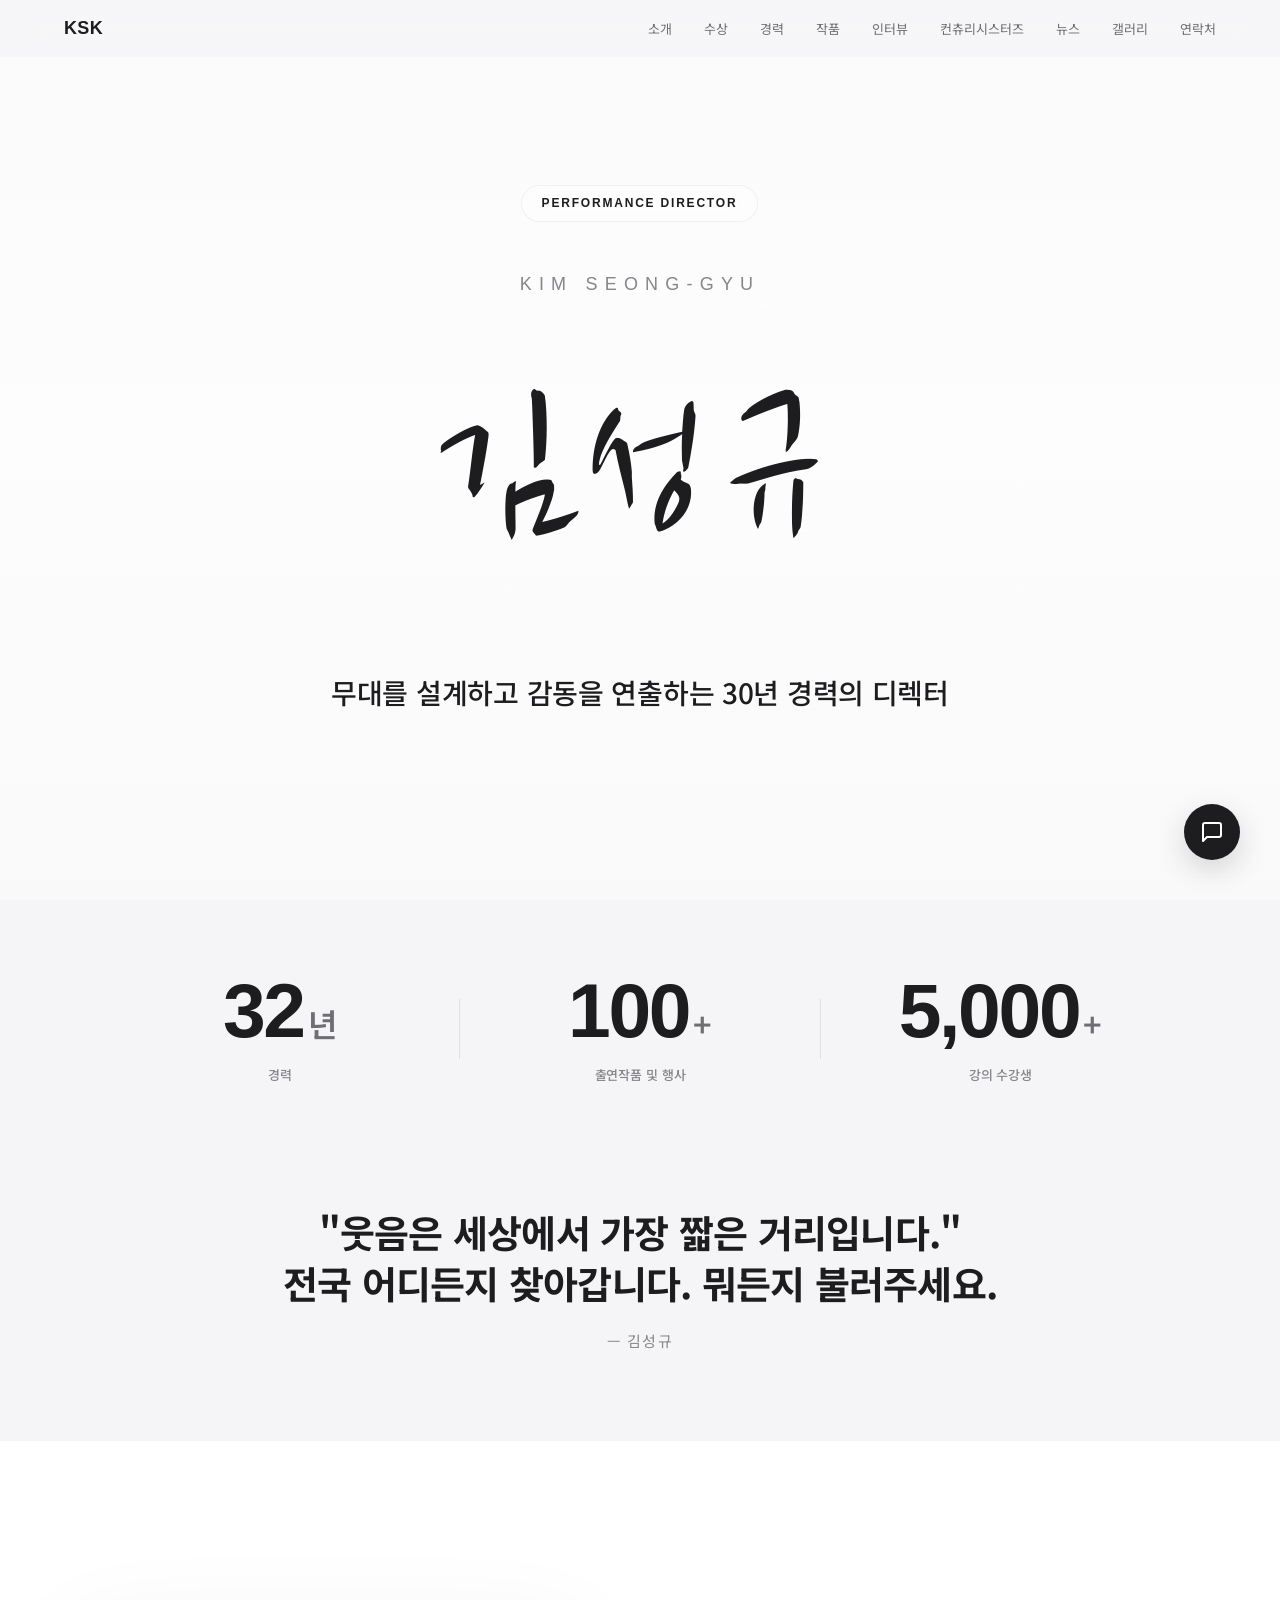
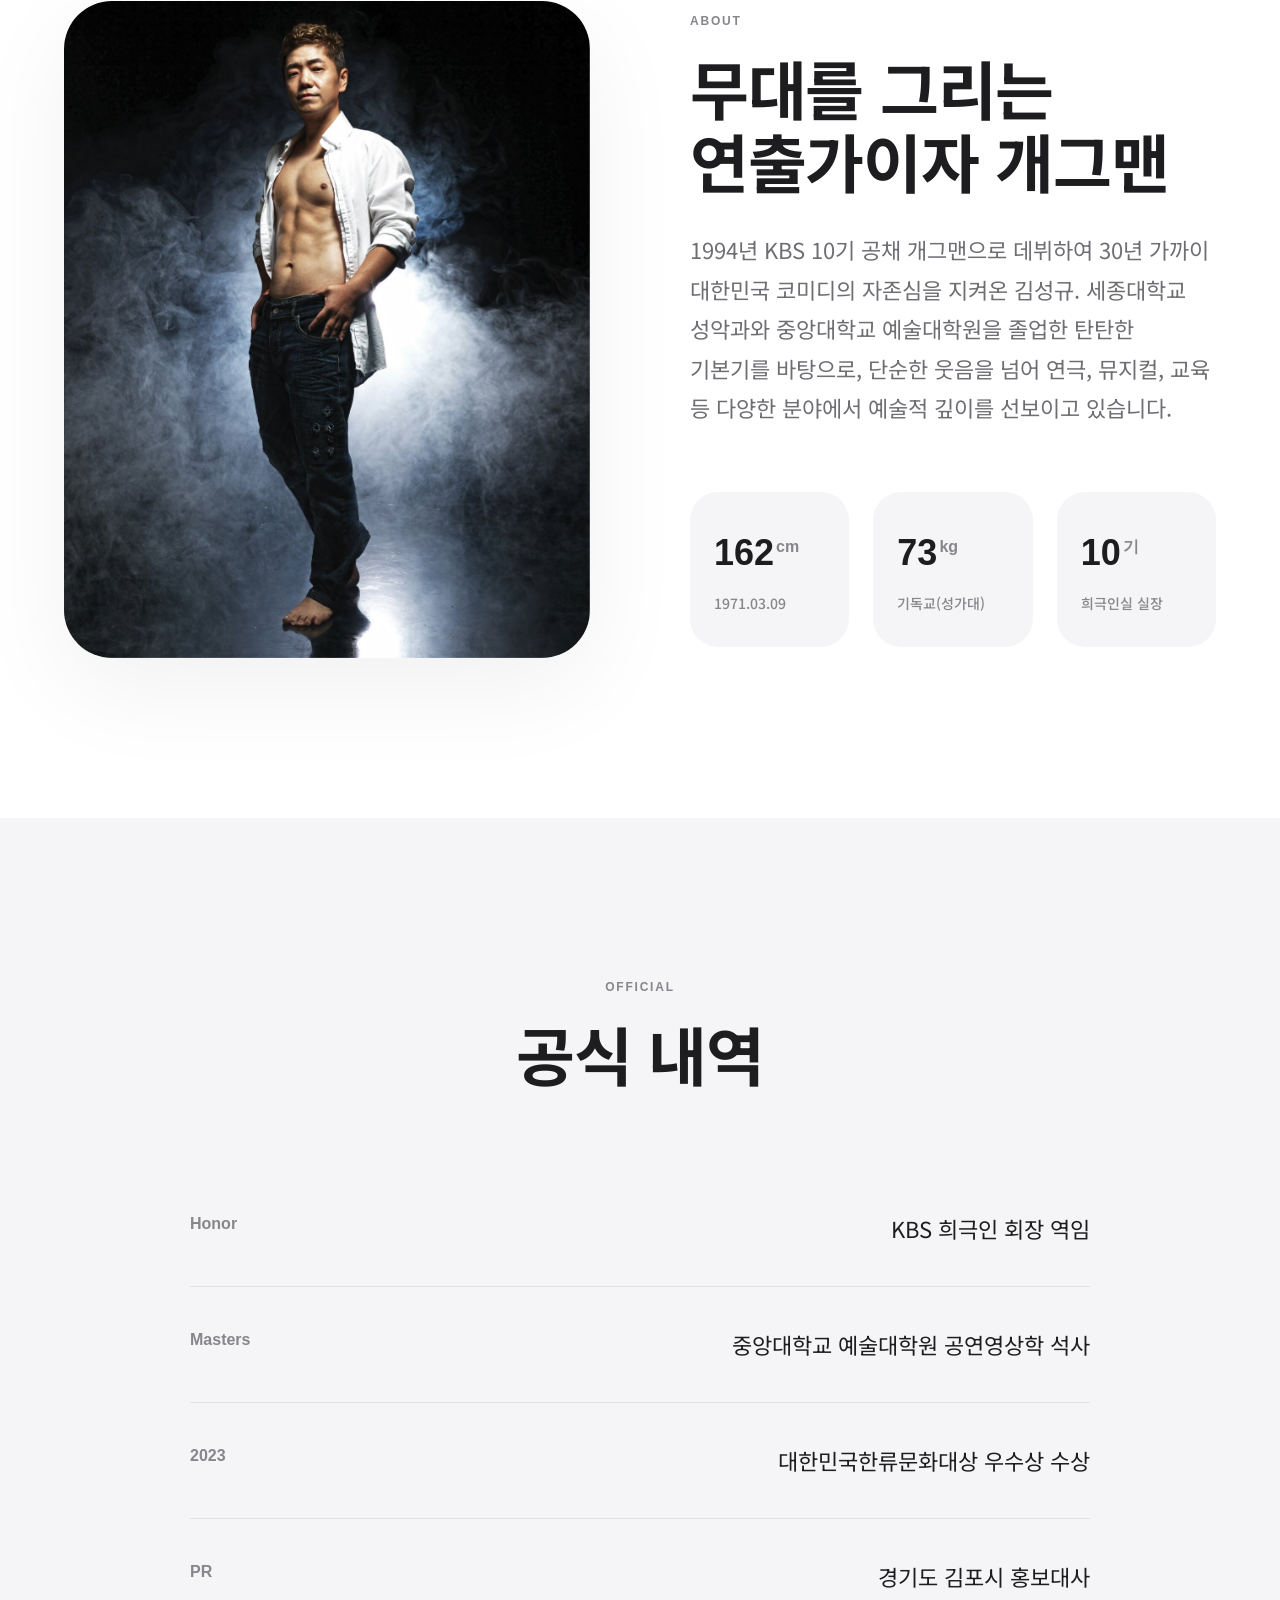
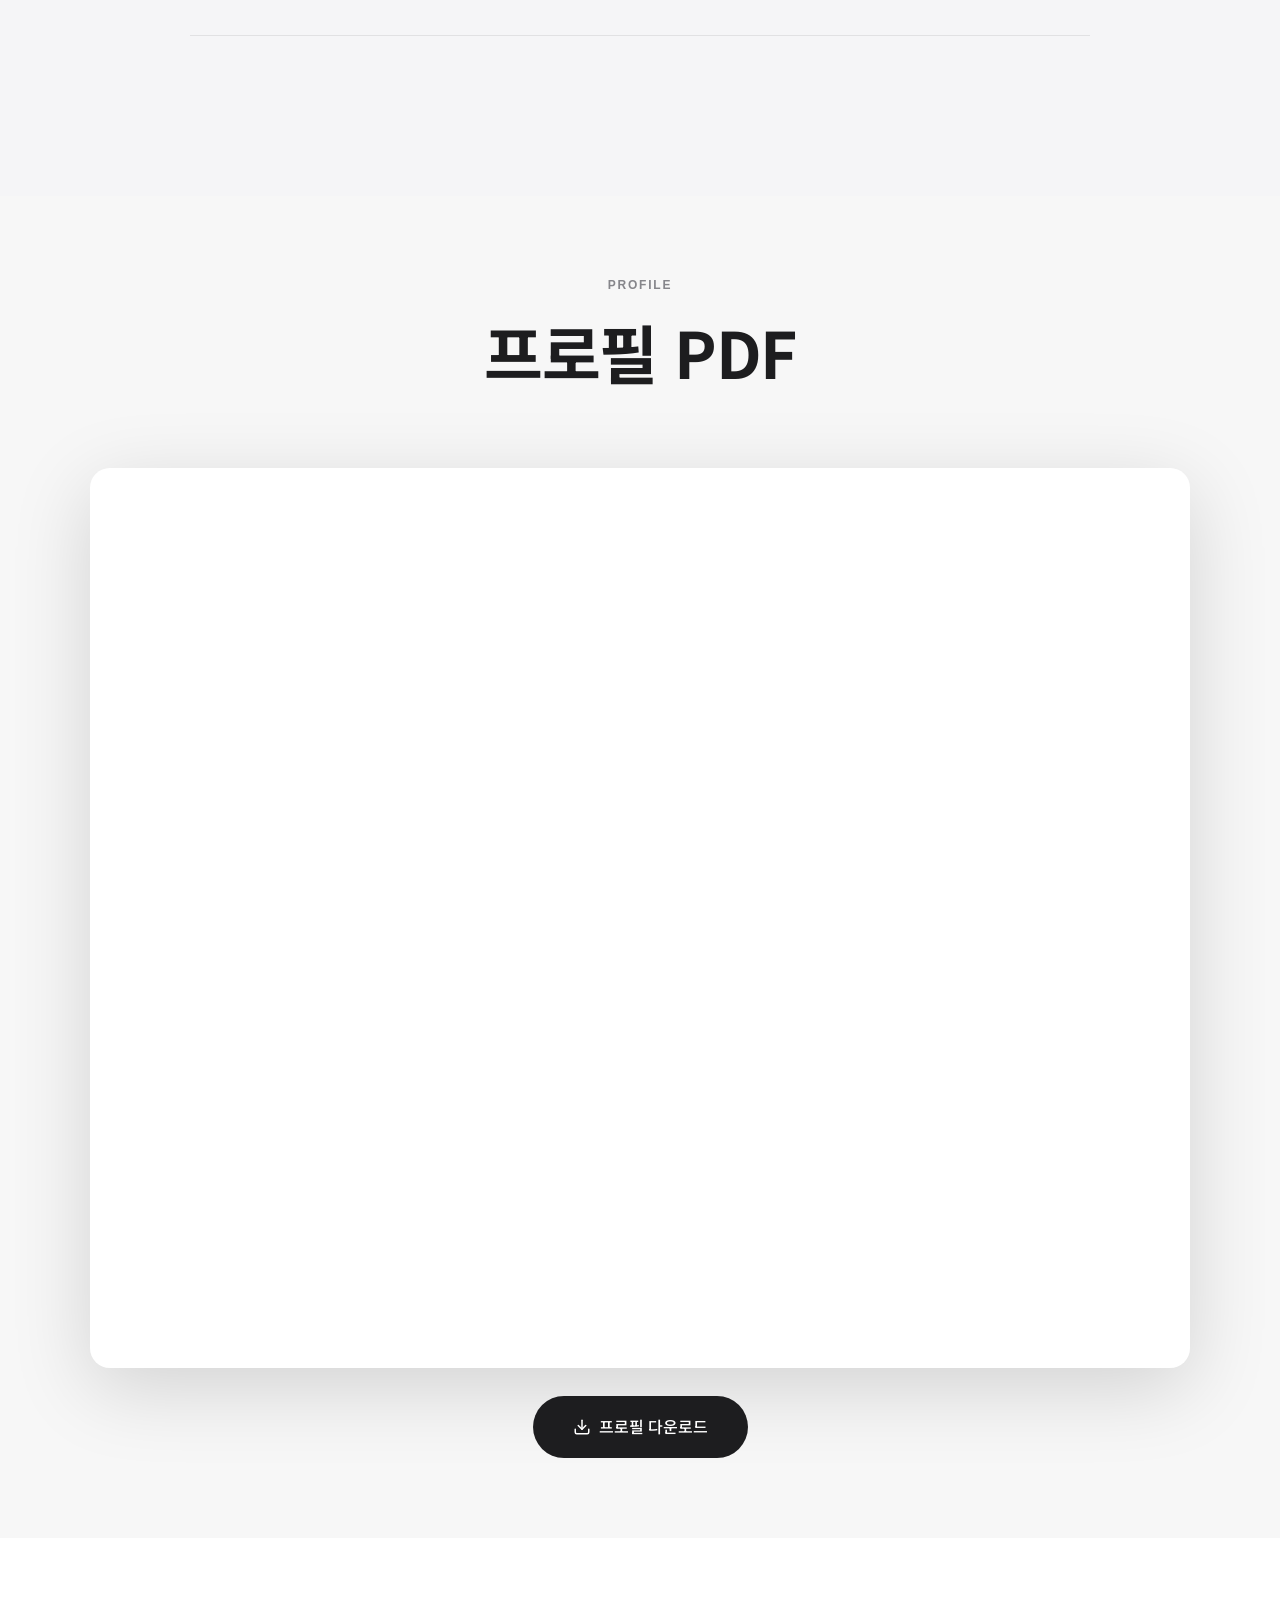
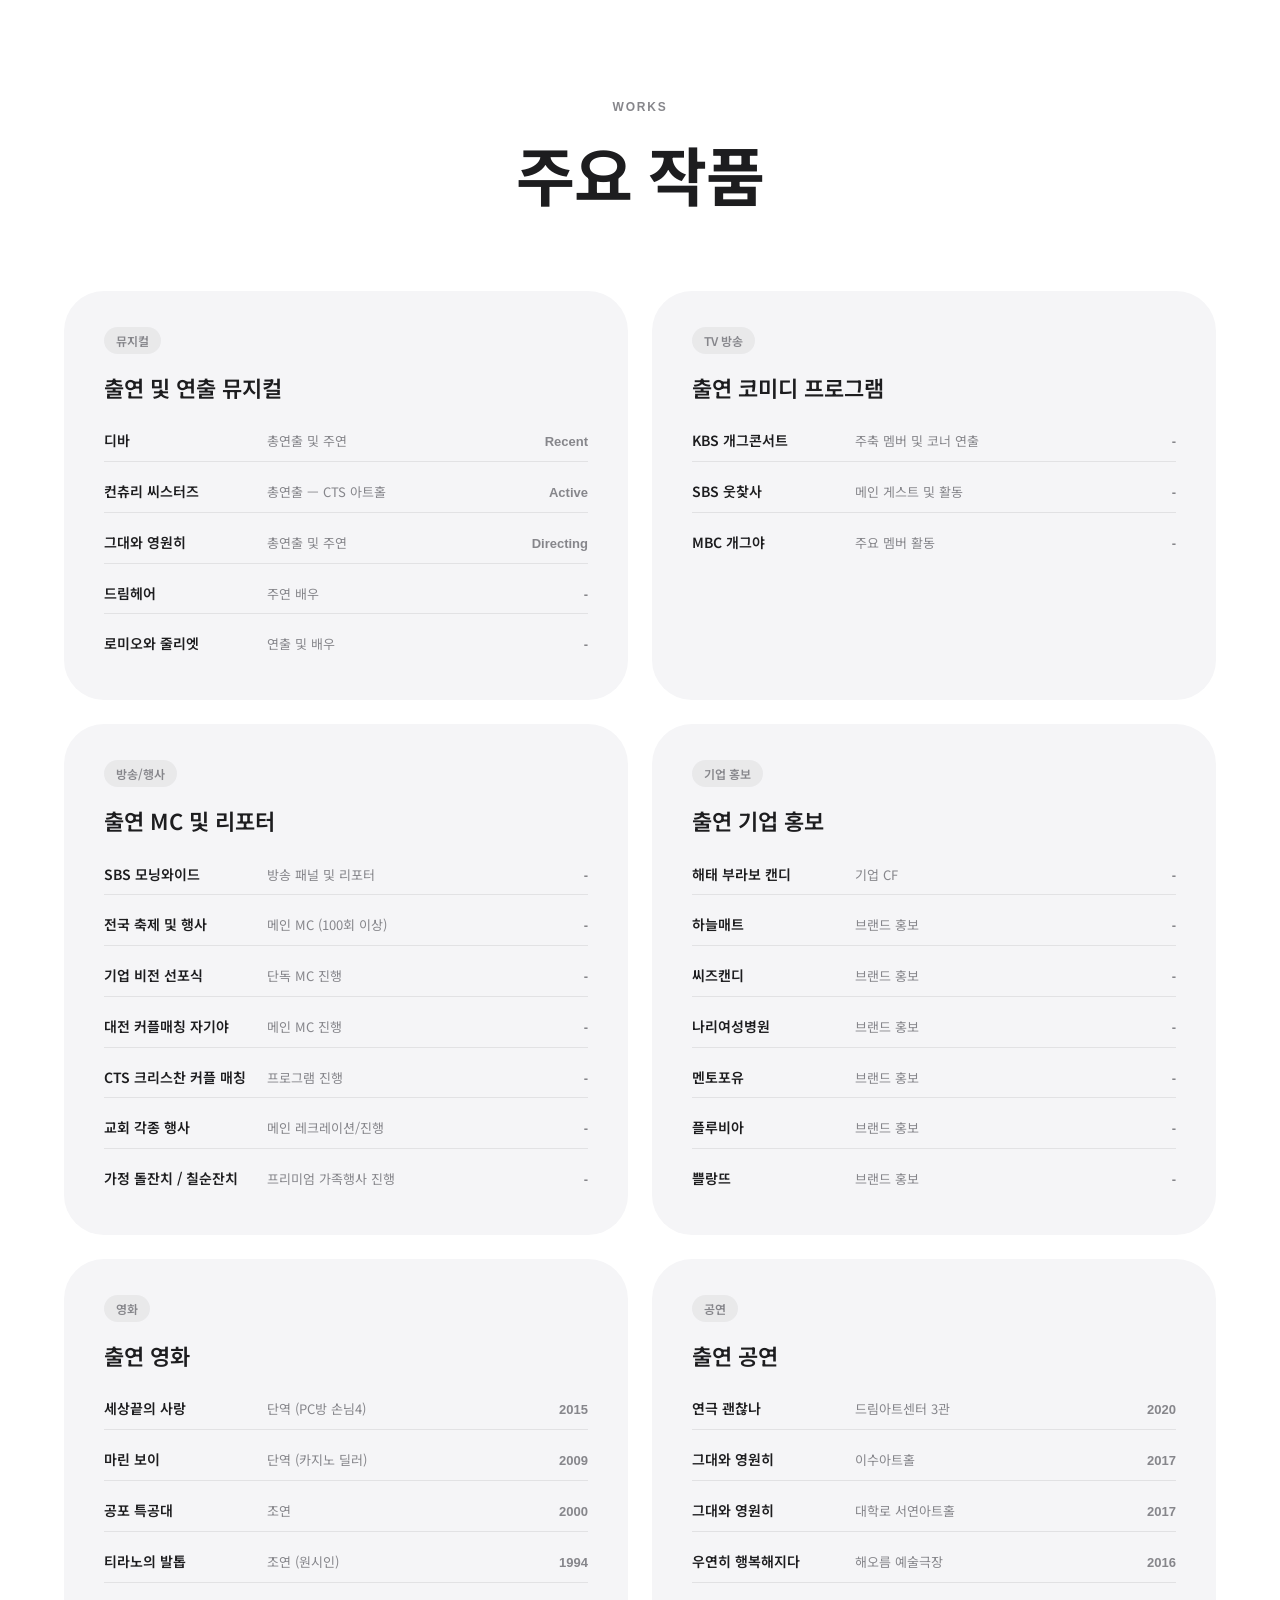
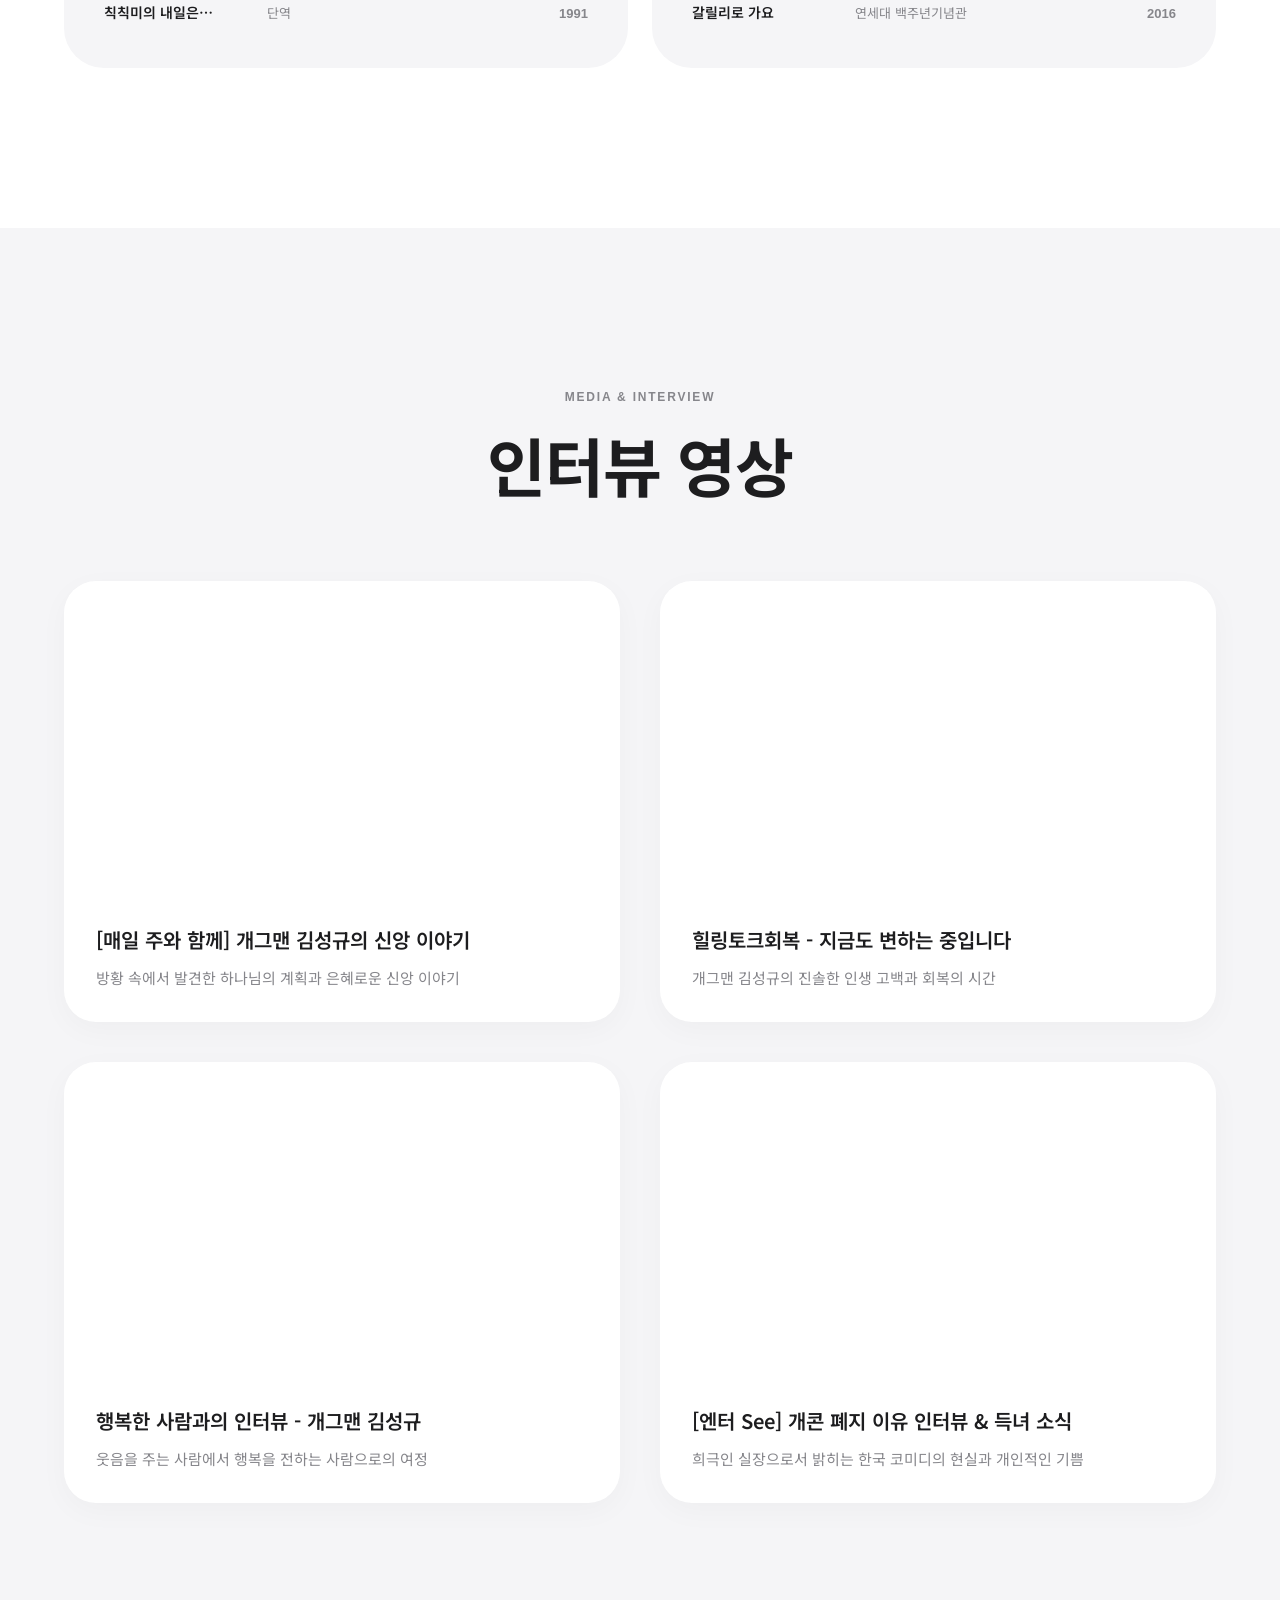
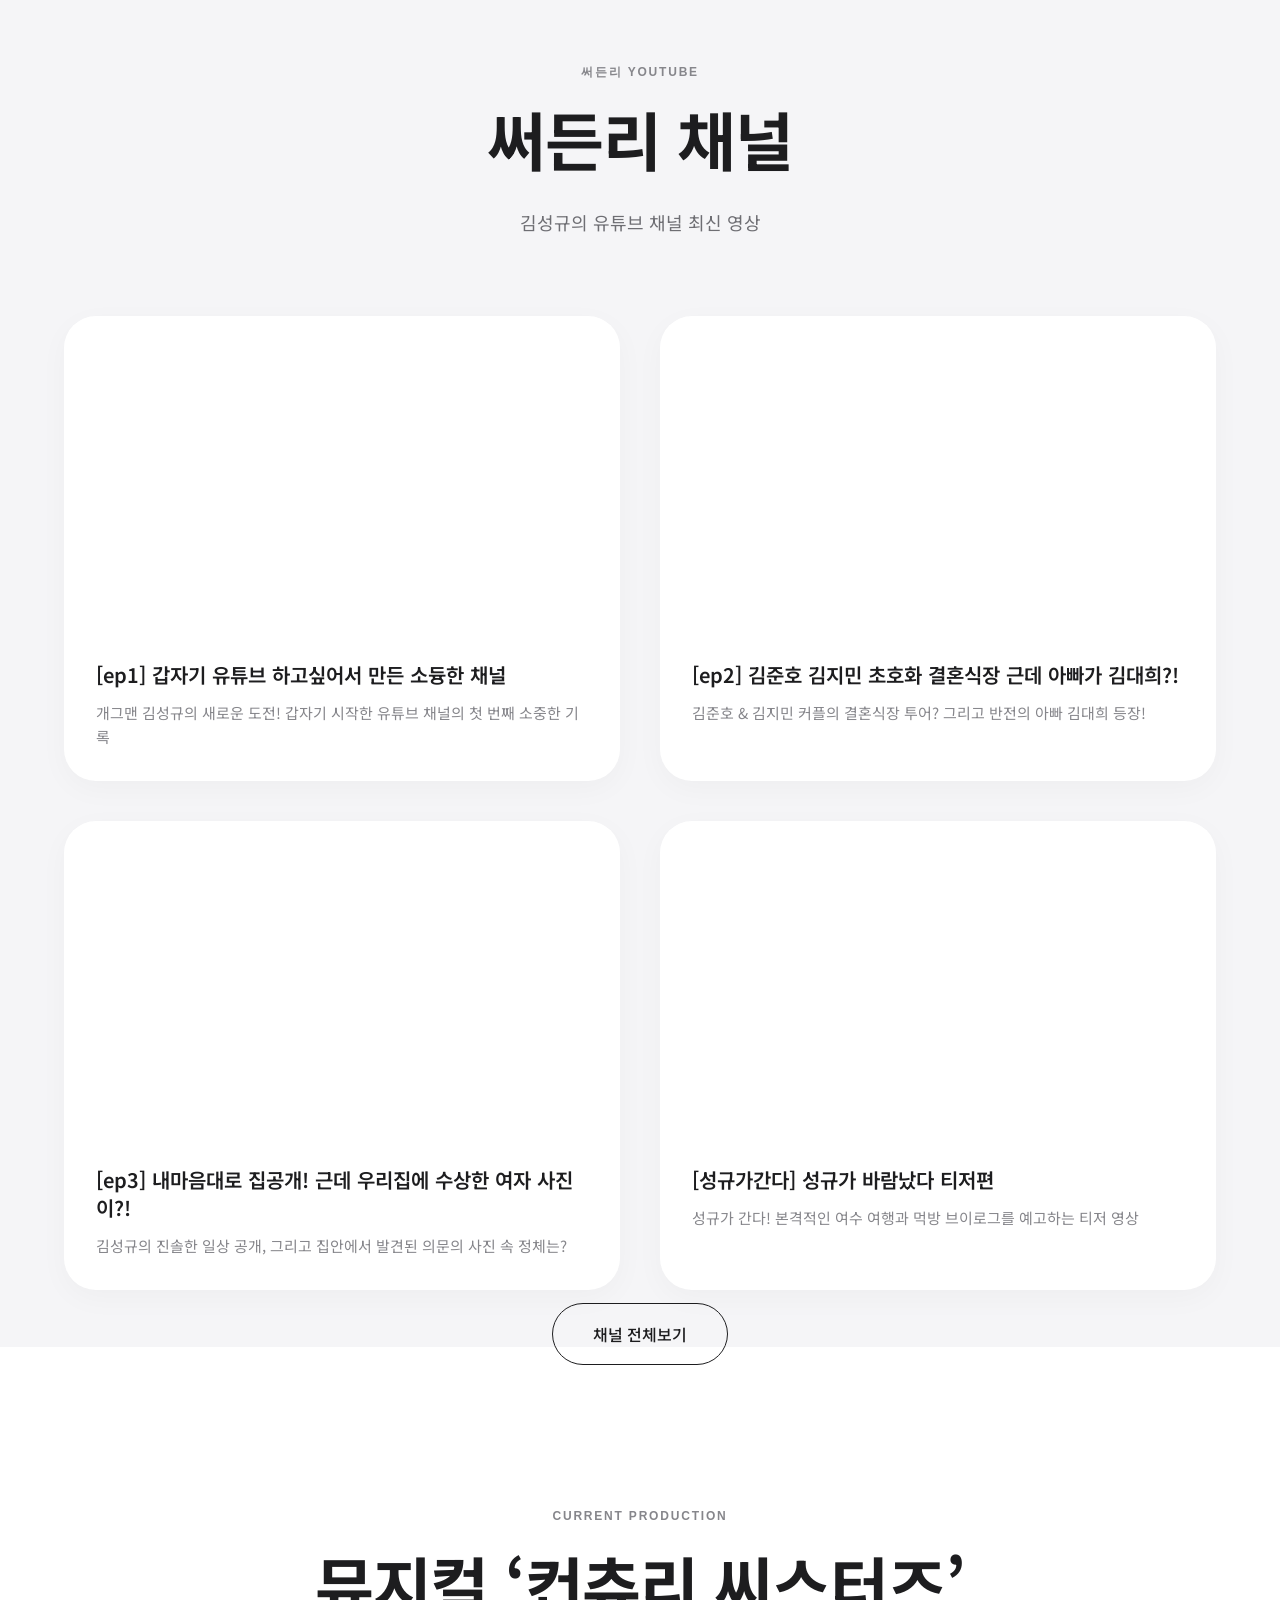
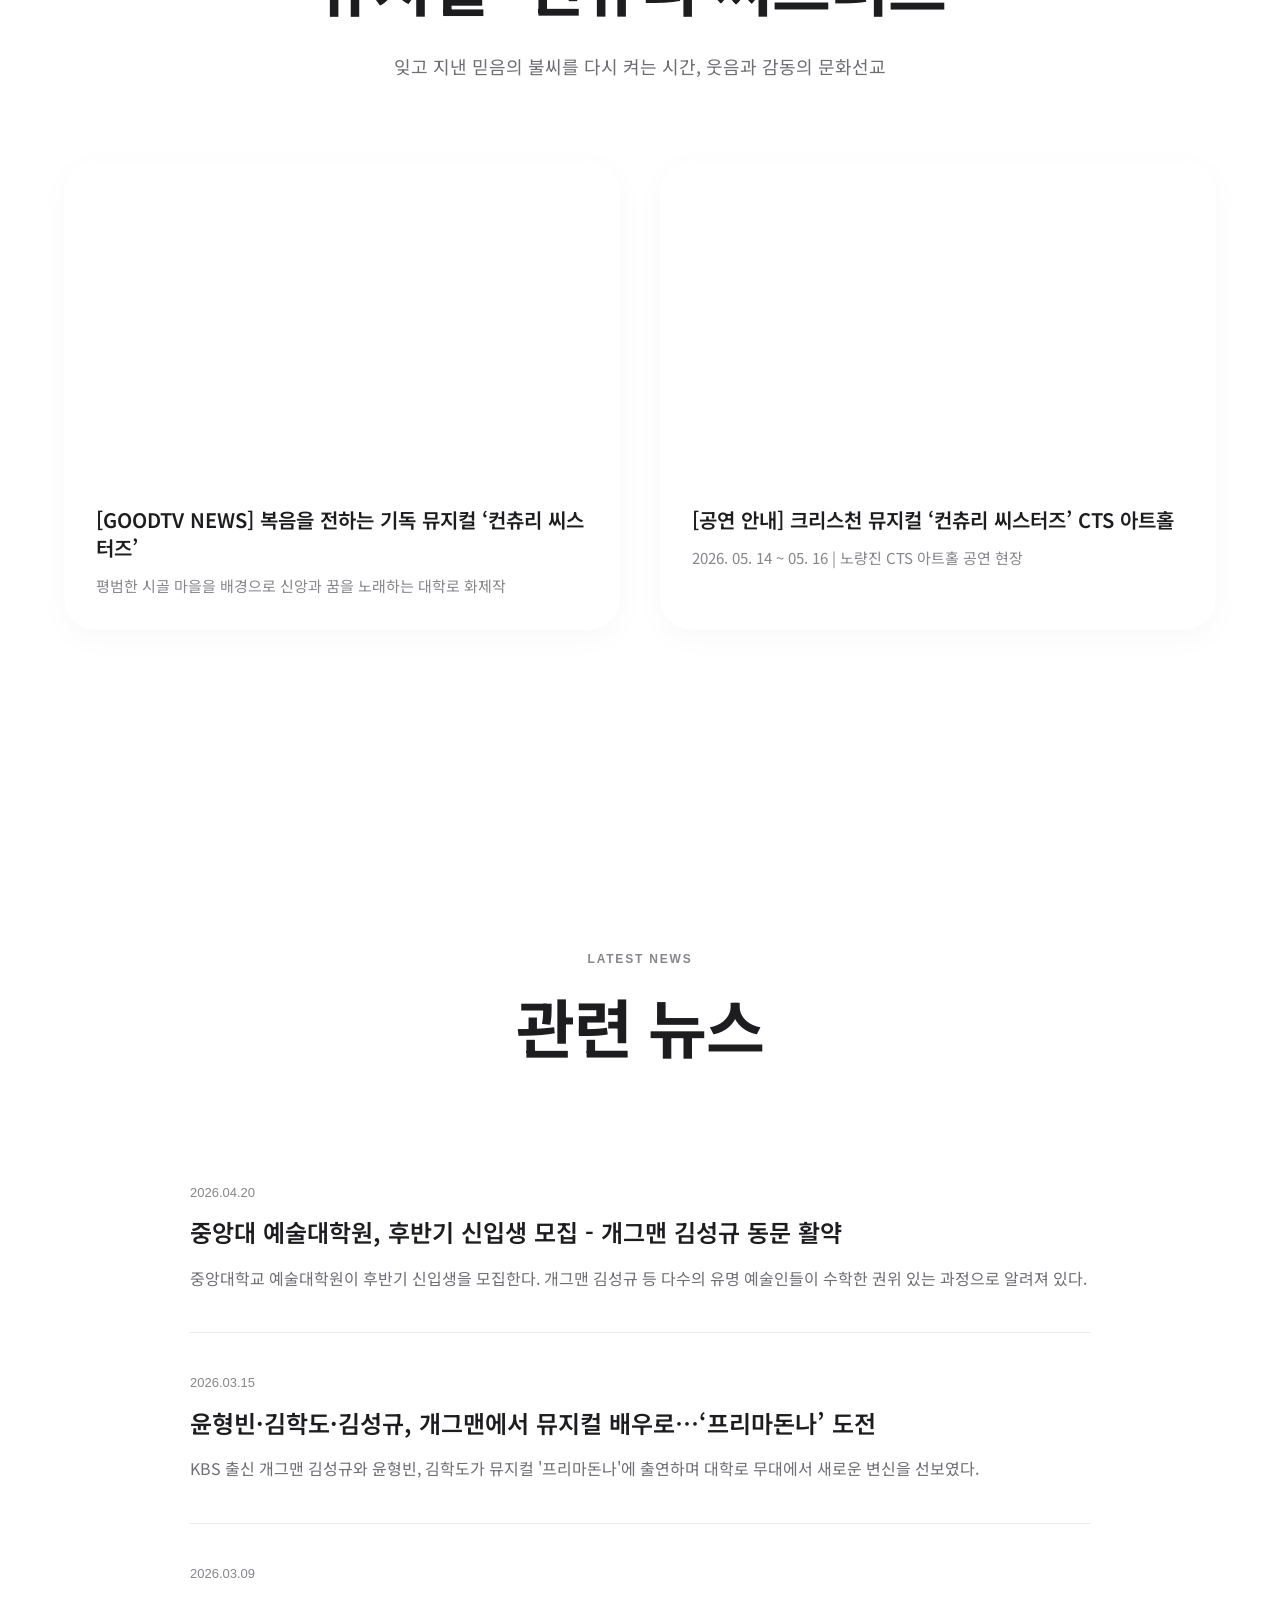
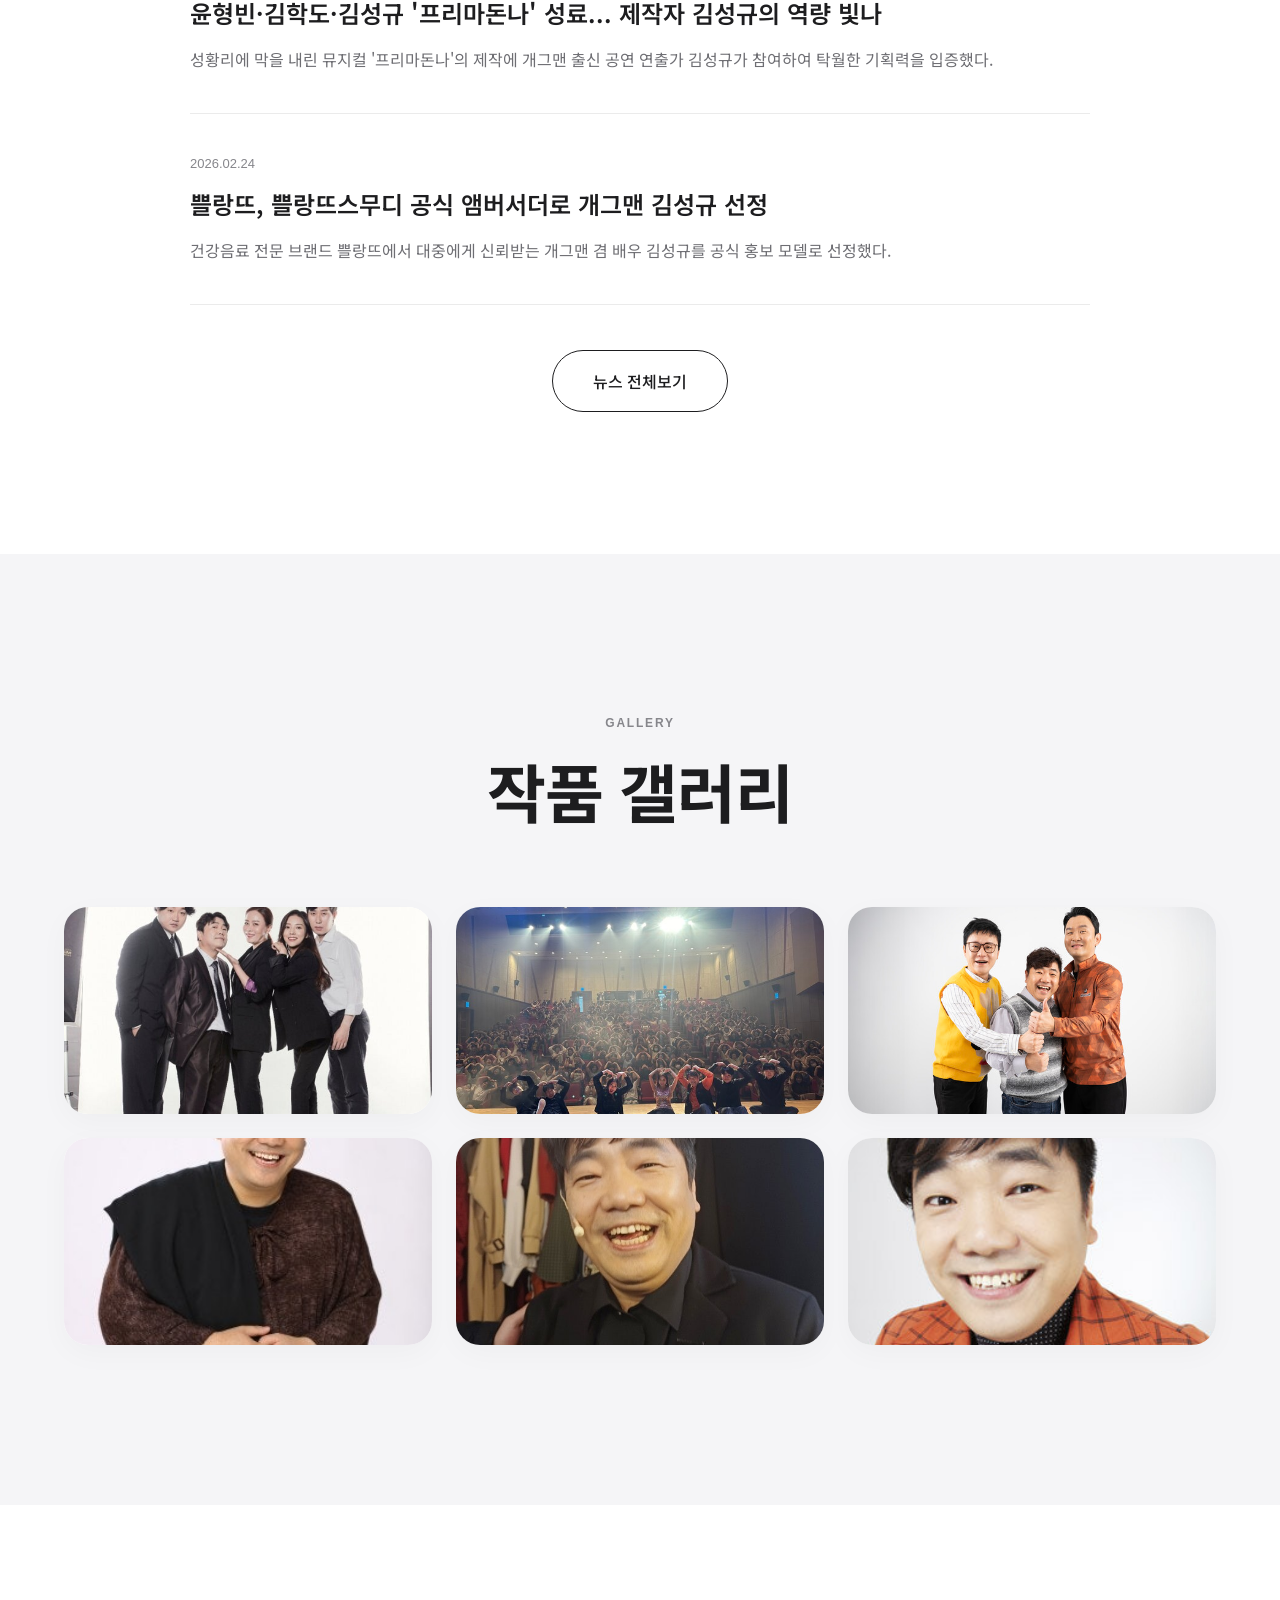
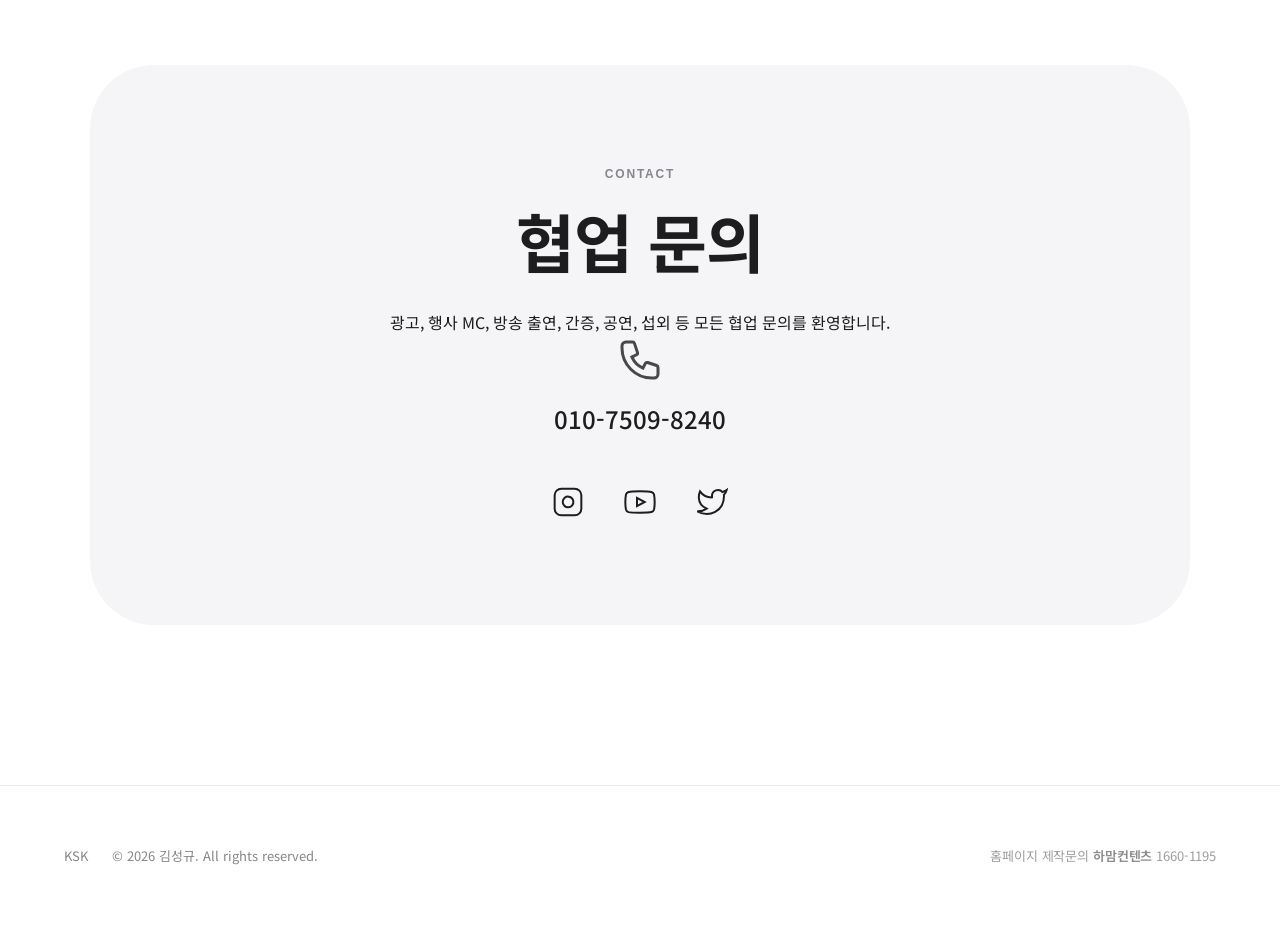
==== commit ef370d57: "Restore V1 personal profile homepage and update contact number" ====
--- a/index.html
+++ b/index.html
@@ -1,3 +1,561 @@
-<!doctype html><html lang="ko"><head><meta charset="utf-8"><meta name="viewport" content="width=device-width,initial-scale=1"><meta name="theme-color" content="#211b39"><title>SG AGENCY | 성규가 떴다 · 통합 홈페이지</title><style>
-*{box-sizing:border-box}body{margin:0;background:#211b39;font-family:system-ui,"Noto Sans KR",sans-serif;color:#fff;overflow:hidden}header{height:66px;display:flex;align-items:center;gap:12px;justify-content:space-between;padding:8px clamp(12px,3vw,32px);background:#211b39;box-shadow:0 2px 10px #0003}strong{font-weight:900;white-space:nowrap;font-size:17px}strong span{color:#ffdb39}nav{display:flex;gap:8px;flex-wrap:wrap;justify-content:flex-end}button{background:#ffffff15;color:#fff;border:1px solid #ffffff38;border-radius:24px;padding:9px 15px;cursor:pointer;font-size:13px;font-weight:750}button[aria-current="page"]{background:#ffdb39;border-color:#ffdb39;color:#1f1931}iframe{display:block;width:100%;height:calc(100dvh - 66px);border:0;background:white}@media(max-width:600px){header{height:92px;align-items:flex-start;flex-direction:column;justify-content:center;gap:6px}strong{font-size:15px}nav{width:100%;justify-content:space-between;flex-wrap:nowrap}button{font-size:12px;padding:7px 9px}iframe{height:calc(100dvh - 92px)}}
-</style></head><body><header><strong style="display:flex;align-items:center;gap:6px"><img src="[data-uri]